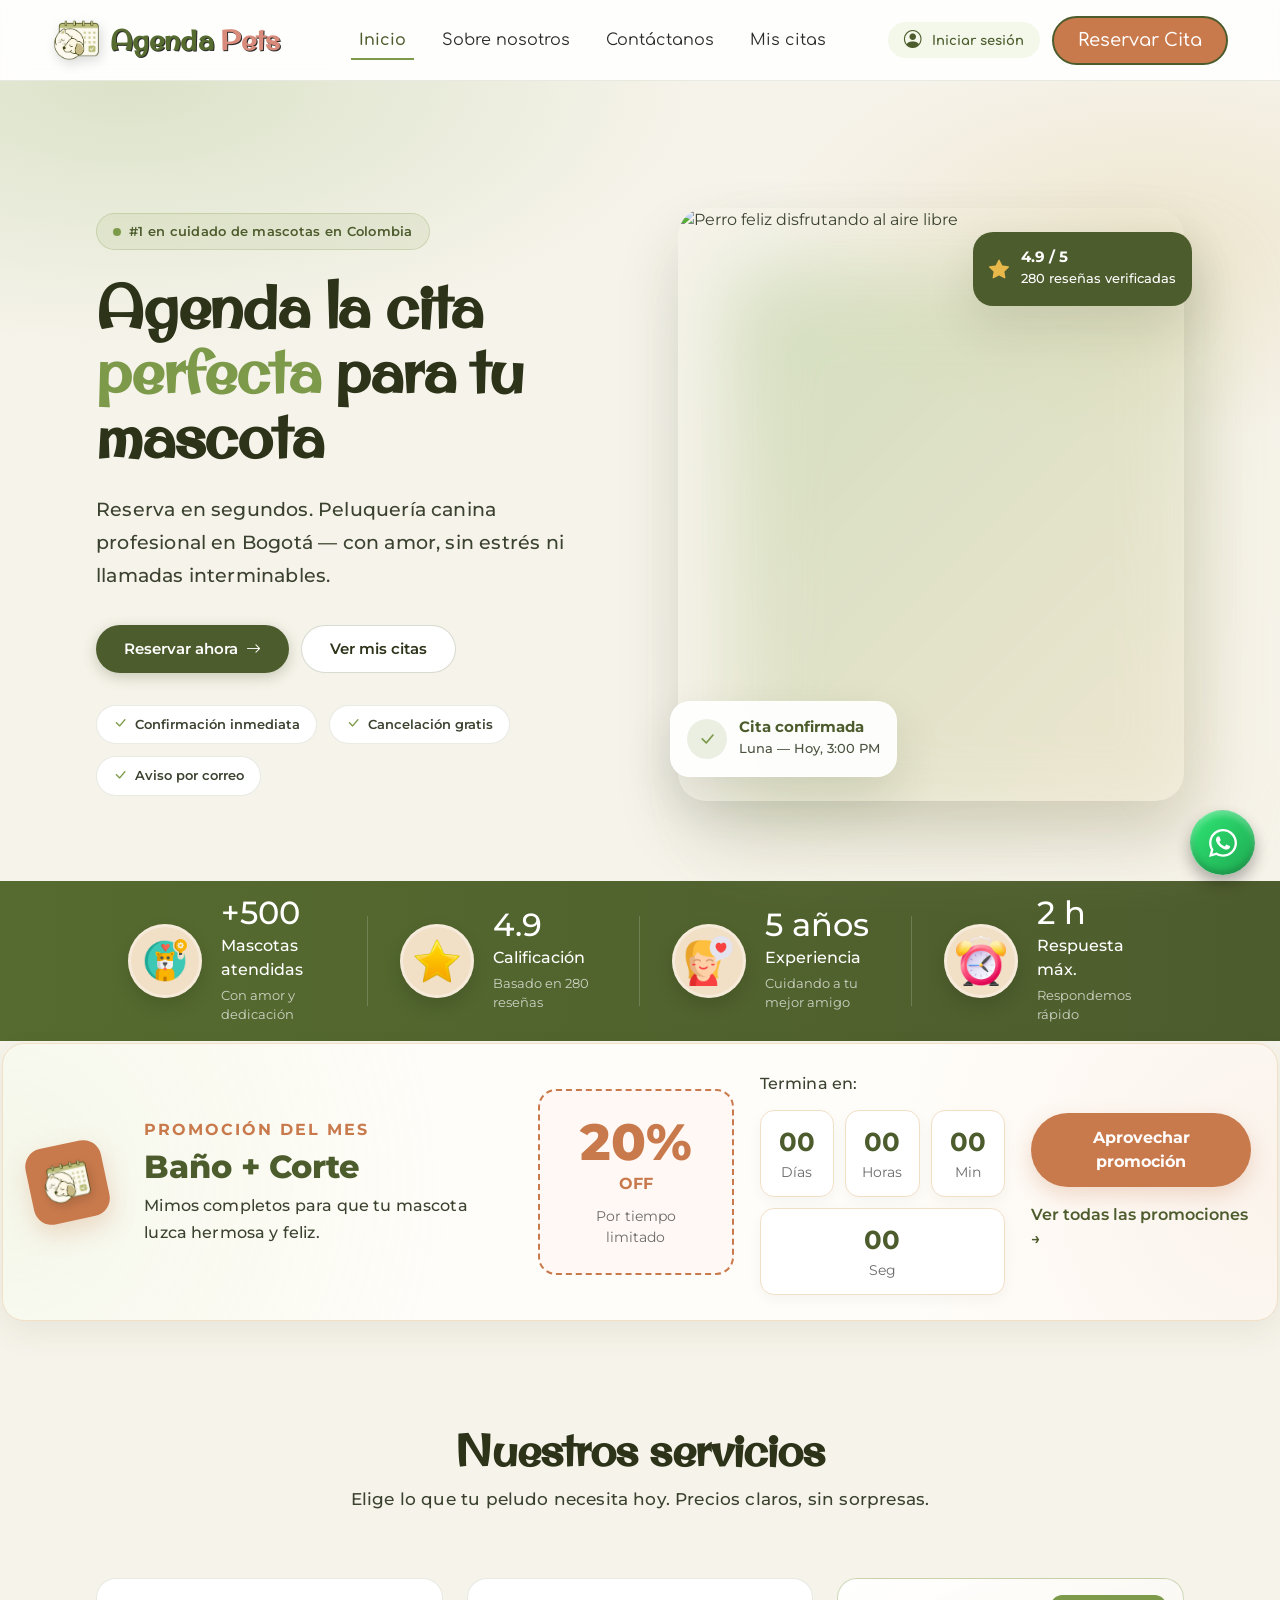
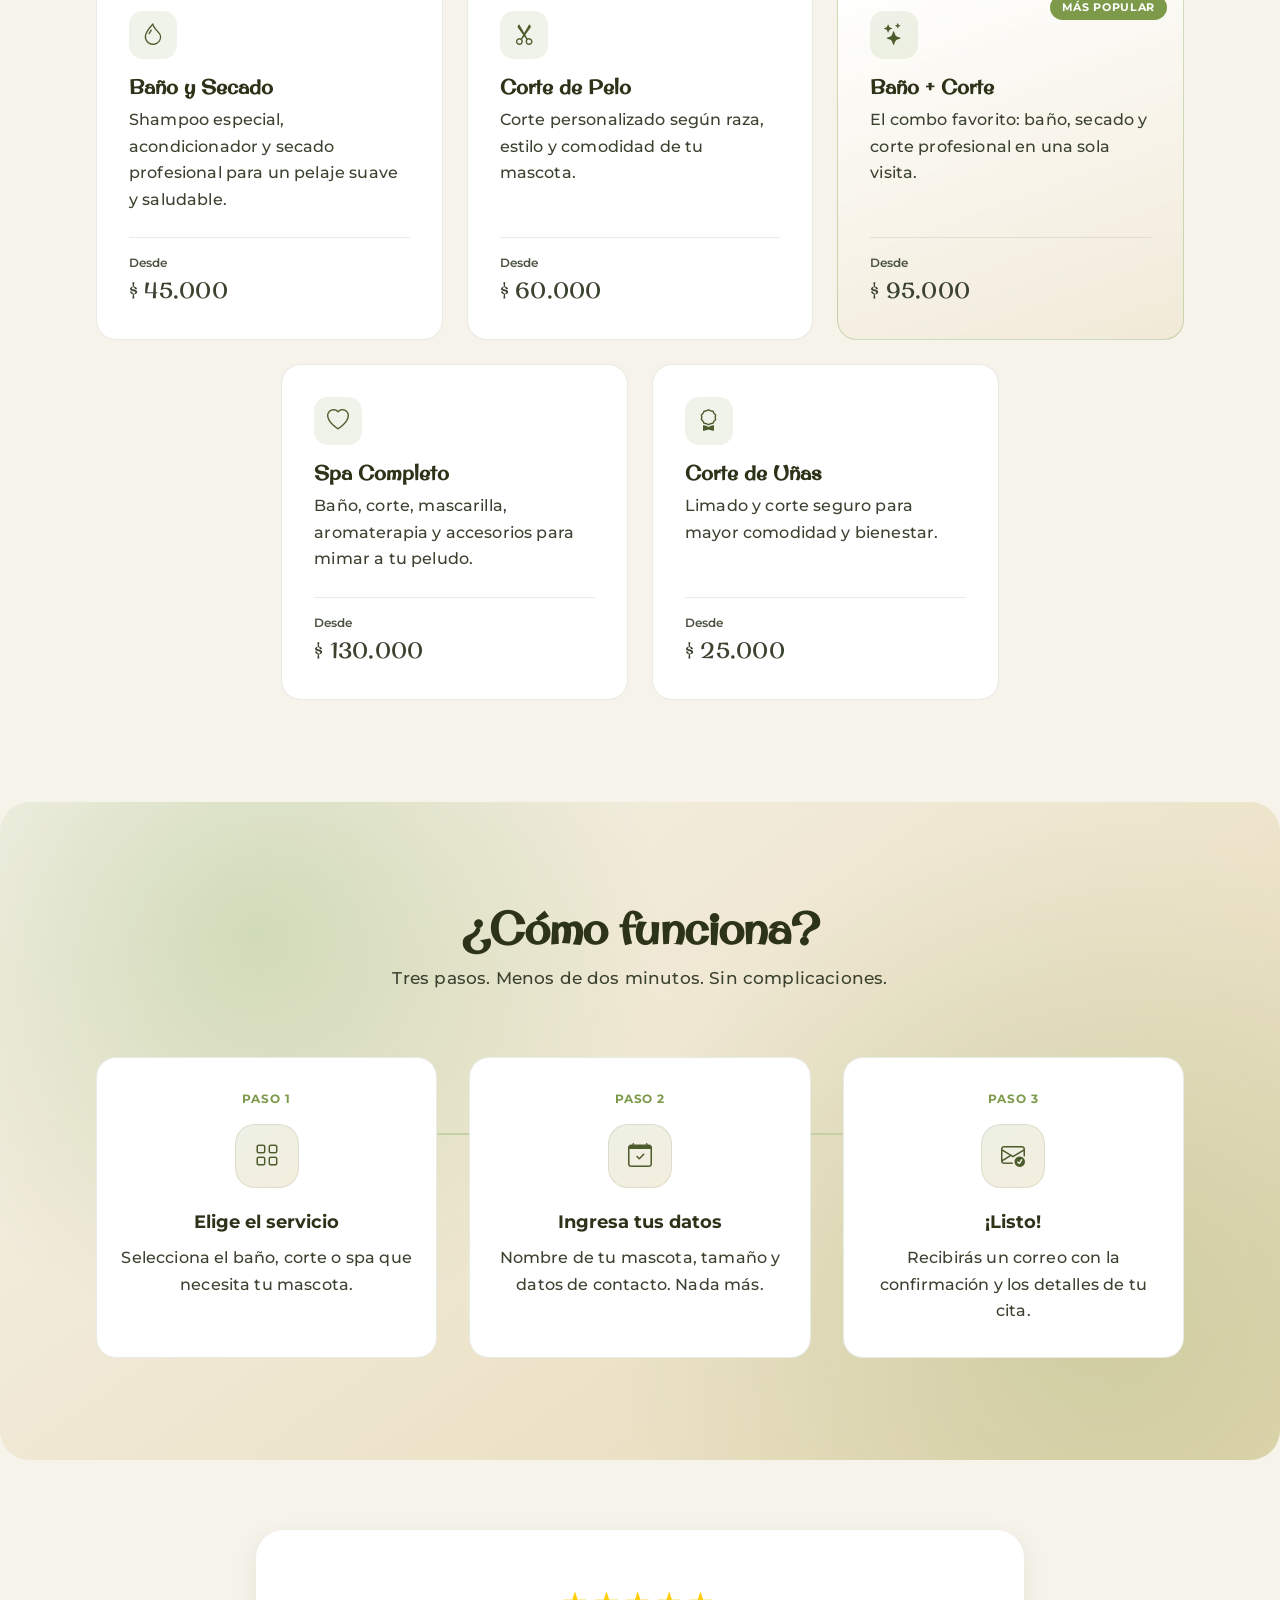
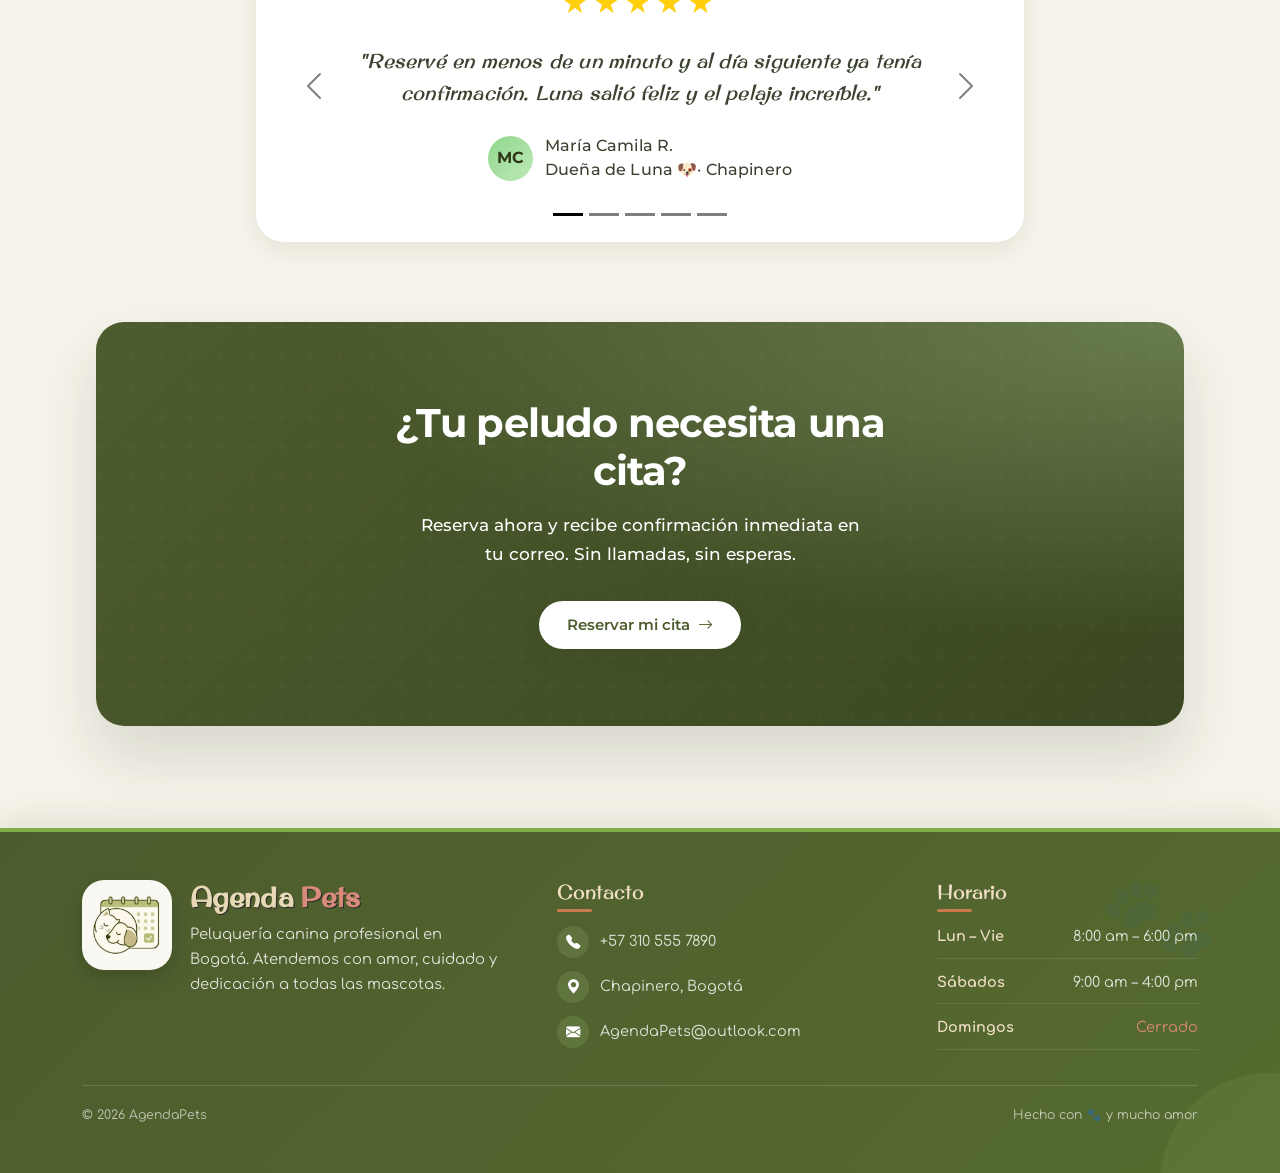
==== apps/client/index.html @ 938d4411 "estandar letras cada vista, boton wsp" ====
<!DOCTYPE html>
<html lang="es">

<head>
    <meta charset="UTF-8">
    <meta name="viewport" content="width=device-width, initial-scale=1.0">
    <meta name="description"
        content="AgendaPets — Reserva citas de peluquería canina en Bogotá en segundos. Confirmación inmediata, cancelación gratis y atención profesional.">
    <title>Inicio | AgendaPets — Reserva citas para tu mascota</title>
   
    <link rel="preconnect" href="https://fonts.gstatic.com" crossorigin>
    <link href="https://fonts.googleapis.com/css2?family=Comfortaa:wght@300..700&family=Montserrat:ital,wght@0,100..900;1,100..900&family=Original+Surfer&display=swap" rel="stylesheet">
    <link href="https://cdn.jsdelivr.net/npm/bootstrap@5.3.8/dist/css/bootstrap.min.css"  rel="stylesheet" integrity="sha384-sRIl4kxILFvY47J16cr9ZwB07vP4J8+LH7qKQnuqkuIAvNWLzeN8tE5YBujZqJLB" crossorigin="anonymous"> 
    <link rel="stylesheet"   href="https://cdn.jsdelivr.net/npm/bootstrap-icons@1.11.3/font/bootstrap-icons.min.css">

    <link rel="stylesheet" href="css/home.css">
    <link rel="stylesheet" href="./css/navbar.css">
    <link rel="stylesheet" href="./css/promo.css">
    <link rel="stylesheet" href="./css/auth.css">
    <link rel="stylesheet" href="styles.css">


</head>

<body class="home-page">

    <!-- TRAE NAVBAR -->
    <div id="navbar-container"></div>


    <main id="contenido-principal">
        <!-- Hero: valor + CTA principal (above the fold) -->
        <section class="home-hero" aria-labelledby="hero-heading">
            <div class="home-hero__bg" aria-hidden="true"></div>
            <div class="home-container">
                <div class="home-hero__grid">
                    <div class="home-reveal">
                        <div class="home-eyebrow">
                            <span class="home-eyebrow__dot" aria-hidden="true"></span>
                            #1 en cuidado de mascotas en Colombia
                        </div>
                        <h1 class="home-display" id="hero-heading">
                            Agenda la cita <em>perfecta</em> para tu mascota
                        </h1>
                        <p class="home-lead">
                            Reserva en segundos. Peluquería canina profesional en Bogotá — con amor, sin estrés ni
                            llamadas interminables.
                        </p>
                        <div class="home-actions" id="reservar">
                            <a href="reservar.html" class="home-btn home-btn--primary">
                                Reservar ahora
                                <i class="bi bi-arrow-right" aria-hidden="true"></i>
                            </a>
                            <a href="#" class="home-btn home-btn--ghost">Ver mis citas</a>
                        </div>
                        <ul class="home-trust" aria-label="Beneficios de reservar">
                            <li><i class="bi bi-check-lg" aria-hidden="true"></i> Confirmación inmediata</li>
                            <li><i class="bi bi-check-lg" aria-hidden="true"></i> Cancelación gratis</li>
                            <li><i class="bi bi-check-lg" aria-hidden="true"></i> Aviso por correo</li>
                        </ul>
                    </div>
                    <div class="home-hero__visual home-reveal">
                        <div class="home-hero__glow" aria-hidden="true"></div>
                        <img src="https://images.unsplash.com/photo-1745130179738-e9a8eafaf989?q=80&w=1160&auto=format&fit=crop"
                            alt="Perro feliz disfrutando al aire libre" class="home-hero__frame" width="580"
                            height="680" fetchpriority="high">
                        <div class="home-float home-float--rating" role="status" aria-label="Calificación 4.9 de 5">
                            <i class="bi bi-star-fill" aria-hidden="true"></i>
                            <div>
                                <strong>4.9 / 5</strong>
                                <span>280 reseñas verificadas</span>
                            </div>
                        </div>
                        <div class="home-float home-float--appointment">
                            <i class="bi bi-check-lg" aria-hidden="true"></i>
                            <div>
                                <strong>Cita confirmada</strong>
                                <span>Luna — Hoy, 3:00 PM</span>
                            </div>
                        </div>
                    </div>
                </div>
            </div>
        </section>



        <!-- Social proof: métricas de confianza -->
        <section class="home-stats">
            <div class="home-container">

                <div class="home-stats__grid">

                    <div class="home-stats__item">
                        <div class="home-stats__icon">
                            <img src="./assets/icons/perro.png" alt="">
                        </div>

                        <div>
                            <p class="home-stats__value">+500</p>
                            <p class="home-stats__label">Mascotas atendidas</p>
                            <span>Con amor y dedicación</span>
                        </div>
                    </div>

                    <div class="home-stats__item">
                        <div class="home-stats__icon">
                            <img src="./assets/icons/star.png" alt="">
                        </div>

                        <div>
                            <p class="home-stats__value">4.9</p>
                            <p class="home-stats__label">Calificación</p>
                            <span>Basado en 280 reseñas</span>
                        </div>
                    </div>

                    <div class="home-stats__item">
                        <div class="home-stats__icon">
                            <img src="./assets/icons/happy.png" alt="">
                        </div>

                        <div>
                            <p class="home-stats__value">5 años</p>
                            <p class="home-stats__label">Experiencia</p>
                            <span>Cuidando a tu mejor amigo</span>
                        </div>
                    </div>

                    <div class="home-stats__item">
                        <div class="home-stats__icon">
                            <img src="./assets/icons/time.png" alt="">
                        </div>

                        <div>
                            <p class="home-stats__value">2 h</p>
                            <p class="home-stats__label">Respuesta máx.</p>
                            <span>Respondemos rápido</span>
                        </div>
                    </div>

                </div>

            </div>
        </section>

        <div id="promo"></div>


        <!-- Servicios: progressive disclosure por tarjeta -->
        <section class="home-services home-section" id="servicios" aria-labelledby="services-heading">
            <div class="home-container">
                <header class="home-section-header home-section-header--center home-reveal">
                    <h2 class="home-display" id="services-heading">Nuestros servicios</h2>
                    <p>Elige lo que tu peludo necesita hoy. Precios claros, sin sorpresas.</p>
                </header>
                <div class="home-services__grid home-services__grid--five">
                    <article class="home-service home-reveal">
                        <div class="home-service__icon" aria-hidden="true"><i class="bi bi-droplet"></i></div>
                        <h3 class="home-service__title">Baño y Secado</h3>
                        <p class="home-service__text">Shampoo especial, acondicionador y secado profesional para un
                            pelaje suave y saludable.</p>
                        <div class="home-service__footer">
                            <div>
                                <span class="home-service__price-label">Desde</span>
                                <p class="home-service__price">$ 45.000</p>
                            </div>
                        </div>
                    </article>
                    <article class="home-service home-reveal">
                        <div class="home-service__icon" aria-hidden="true"><i class="bi bi-scissors"></i></div>
                        <h3 class="home-service__title">Corte de Pelo</h3>
                        <p class="home-service__text">Corte personalizado según raza, estilo y comodidad de tu mascota.
                        </p>
                        <div class="home-service__footer">
                            <div>
                                <span class="home-service__price-label">Desde</span>
                                <p class="home-service__price">$ 60.000</p>
                            </div>
                        </div>
                    </article>
                    <article class="home-service home-service--featured home-reveal">
                        <span class="home-service__badge">Más popular</span>
                        <div class="home-service__icon" aria-hidden="true"><i class="bi bi-stars"></i></div>
                        <h3 class="home-service__title">Baño + Corte</h3>
                        <p class="home-service__text">El combo favorito: baño, secado y corte profesional en una sola
                            visita.</p>
                        <div class="home-service__footer">
                            <div>
                                <span class="home-service__price-label">Desde</span>
                                <p class="home-service__price">$ 95.000</p>
                            </div>
                        </div>
                    </article>
                    <article class="home-service home-reveal">
                        <div class="home-service__icon" aria-hidden="true"><i class="bi bi-heart"></i></div>
                        <h3 class="home-service__title">Spa Completo</h3>
                        <p class="home-service__text">Baño, corte, mascarilla, aromaterapia y accesorios para mimar a tu
                            peludo.</p>
                        <div class="home-service__footer">
                            <div>
                                <span class="home-service__price-label">Desde</span>
                                <p class="home-service__price">$ 130.000</p>
                            </div>
                        </div>
                    </article>
                    <article class="home-service home-reveal">
                        <div class="home-service__icon" aria-hidden="true"><i class="bi bi-award"></i></div>
                        <h3 class="home-service__title">Corte de Uñas</h3>
                        <p class="home-service__text">Limado y corte seguro para mayor comodidad y bienestar.</p>
                        <div class="home-service__footer">
                            <div>
                                <span class="home-service__price-label">Desde</span>
                                <p class="home-service__price">$ 25.000</p>
                            </div>
                        </div>
                    </article>
                </div>
            </div>
        </section>

        <!-- Proceso: reducir fricción cognitiva (3 pasos) -->
        <section class="home-process home-section" id="como-funciona" aria-labelledby="process-heading">
            <div class="home-container">
                <header class="home-section-header home-section-header--center home-reveal">
                    <h2 class="home-display" id="process-heading">¿Cómo funciona?</h2>
                    <p>Tres pasos. Menos de dos minutos. Sin complicaciones.</p>
                </header>
                <div class="home-process__grid">
                    <article class="home-step home-reveal">
                        <span class="home-step__eyebrow">Paso 1</span>
                        <div class="home-step__icon-wrap" aria-hidden="true">
                            <i class="bi bi-grid"></i>
                        </div>
                        <h3 class="home-step__title">Elige el servicio</h3>
                        <p class="home-step__text">Selecciona el baño, corte o spa que necesita tu mascota.</p>
                    </article>
                    <article class="home-step home-reveal">
                        <span class="home-step__eyebrow">Paso 2</span>
                        <div class="home-step__icon-wrap" aria-hidden="true">
                            <i class="bi bi-calendar-check"></i>
                        </div>
                        <h3 class="home-step__title">Ingresa tus datos</h3>
                        <p class="home-step__text">Nombre de tu mascota, tamaño y datos de contacto. Nada más.</p>
                    </article>
                    <article class="home-step home-reveal">
                        <span class="home-step__eyebrow">Paso 3</span>
                        <div class="home-step__icon-wrap" aria-hidden="true">
                            <i class="bi bi-envelope-check"></i>
                        </div>
                        <h3 class="home-step__title">¡Listo!</h3>
                        <p class="home-step__text">Recibirás un correo con la confirmación y los detalles de tu cita.
                        </p>
                    </article>
                </div>
            </div>
        </section>

        <!-- Testimonial: prueba social, PENDIENTE VOLVERLO CARRUSEL O INCORPORAR ANIMACIÓN -->


        <div id="carouselExampleDark" class="carousel carousel-dark slide">
            <div class="carousel-indicators">
                <button type="button" data-bs-target="#carouselExampleDark" data-bs-slide-to="0" class="active"
                    aria-current="true" aria-label="Slide 1"></button>
                <button type="button" data-bs-target="#carouselExampleDark" data-bs-slide-to="1"
                    aria-label="Slide 2"></button>
                <button type="button" data-bs-target="#carouselExampleDark" data-bs-slide-to="2"
                    aria-label="Slide 3"></button>
                <button type="button" data-bs-target="#carouselExampleDark" data-bs-slide-to="3"
                    aria-label="Slide 4"></button>
                <button type="button" data-bs-target="#carouselExampleDark" data-bs-slide-to="4"
                    aria-label="Slide 5"></button>
            </div>
            <div class="carousel-inner">
                <div class="carousel-item active" data-bs-interval="10000">
                    <div class="home-proof__stars" aria-hidden="true">★★★★★</div>
                    <p class="home-proof__quote">
                        "Reservé en menos de un minuto y al día siguiente ya tenía confirmación. Luna salió feliz y
                        el pelaje increíble."
                    </p>
                    <footer class="home-proof__author">
                        <div class="home-proof__avatar" aria-hidden="true">MC</div>
                        <div>
                            <p class="home-proof__name">María Camila R.</p>
                            <p class="home-proof__meta">Dueña de Luna 🐶· Chapinero</p>
                        </div>
                    </footer>
                </div>
                <div class="carousel-item" data-bs-interval="2000">
                    <div class="home-proof__stars" aria-hidden="true">★★★★★</div>
                    <p class="home-proof__quote">
                        "Reservar en Agenda Pets fue muy facil y atendieron excelente a mi gatito Romeo."
                    </p>
                    <footer class="home-proof__author">
                        <div class="home-proof__avatar" aria-hidden="true">ET</div>
                        <div>
                            <p class="home-proof__name">Estefany Trujillo</p>
                            <p class="home-proof__meta">Dueña de Romeo 😺· Fontibrons</p>
                        </div>
                    </footer>
                </div>
                <div class="carousel-item">
                    <div class="home-proof__stars" aria-hidden="true">★★★★★</div>
                    <p class="home-proof__quote">
                        “Me encantó el servicio. Todo fue rápido,sencillo y mi perrito quedó hermoso.”
                    </p>
                    <footer class="home-proof__author">
                        <div class="home-proof__avatar" aria-hidden="true">JL</div>
                        <div>
                            <p class="home-proof__name">Juan López</p>
                            <p class="home-proof__meta">Dueño de Max 🐶· Teusaquillo</p>
                        </div>
                    </footer>
                </div>
                <div class="carousel-item">
                    <div class="home-proof__stars" aria-hidden="true">★★★★★</div>
                    <p class="home-proof__quote">
                        "Antes me demoraba mucho buscando dónde llevar a Toby. Ahora puedo reservar su cita rápidamente
                        y recibir la confirmación sin complicaciones."
                    </p>
                    <footer class="home-proof__author">
                        <div class="home-proof__avatar" aria-hidden="true">AC</div>
                        <div>
                            <p class="home-proof__name">Andrés Cepeda</p>
                            <p class="home-proof__meta">Dueño de Toby 🐶 · La Candelaria</p>
                        </div>
                    </footer>
                </div>
                <div class="carousel-item">
                    <div class="home-proof__stars" aria-hidden="true">★★★★★</div>
                    <p class="home-proof__quote">
                        "La atención fue excelente y trataron a mi gatita con muchísimo cuidado. Me gustó poder
                        encontrar todo en un solo lugar."
                    <footer class="home-proof__author">
                        <div class="home-proof__avatar" aria-hidden="true">AM</div>
                        <div>
                            <p class="home-proof__name">Alejandra Manjarres</p>
                            <p class="home-proof__meta">Dueña de Nala 🐱 · Chapinero</p>
                        </div>
                    </footer>
                </div>
            </div>

            <button class="carousel-control-prev" type="button" data-bs-target="#carouselExampleDark"
                data-bs-slide="prev">
                <span class="carousel-control-prev-icon" aria-hidden="true"></span>
                <span class="visually-hidden">Previous</span>
            </button>
            <button class="carousel-control-next" type="button" data-bs-target="#carouselExampleDark"
                data-bs-slide="next">
                <span class="carousel-control-next-icon" aria-hidden="true"></span>
                <span class="visually-hidden">Next</span>
            </button>
        </div>

        <!-- Testimonial: prueba social, PENDIENTE VOLVERLO CARRUSEL O INCORPORAR ANIMACIÓN -->


        <!-- CTA final: peak-end rule -->
        <section class="home-cta" aria-labelledby="cta-heading">
            <div class="home-container">
                <div class="home-cta__panel home-reveal">
                    <div class="home-cta__content">
                        <h2 class="home-cta__title" id="cta-heading">¿Tu peludo necesita una cita?</h2>
                        <p class="home-cta__text">Reserva ahora y recibe confirmación inmediata en tu correo. Sin
                            llamadas, sin esperas.</p>
                        <a href="reservar.html" class="home-btn home-btn--inverse">
                            Reservar mi cita
                            <i class="bi bi-arrow-right" aria-hidden="true"></i>
                        </a>
                    </div>
                </div>
            </div>
        </section>


  <a href="https://wa.me" class="whatsapp-3d" target="_blank" rel="noopener noreferrer">
  <!-- Icono de WhatsApp en SVG -->
  <svg viewBox="0 0 448 512" width="32" height="32">
    <path fill="currentColor" d="M380.9 97.1C339 55.1 283.2 32 223.9 32c-122.4 0-222 99.6-222 222 0 39.1 10.2 77.3 29.6 111L0 480l117.7-30.9c32.4 17.7 68.9 27 106.1 27h.1c122.3 0 224.1-99.6 224.1-222 0-59.3-25.2-115-67.1-157zm-157 341.6c-33.2 0-65.7-8.9-94-25.7l-6.7-4-69.8 18.3L72 359.2l-4.4-7c-18.5-29.4-28.2-63.3-28.2-98.2 0-101.7 82.8-184.5 184.6-184.5 49.3 0 95.6 19.2 130.4 54.1 34.8 34.9 56.2 81.2 56.1 130.5 0 101.8-84.9 184.6-186.6 184.6zm101.2-138.2c-5.5-2.8-32.8-16.2-37.9-18-5.1-1.9-8.8-2.8-12.5 2.8-3.7 5.6-14.3 18-17.6 21.8-3.2 3.7-6.5 4.2-12 1.4-32.6-16.3-54-29.1-75.5-66-5.7-9.8 5.7-9.1 16.3-30.3 1.8-3.7.9-6.9-.5-9.7-1.4-2.8-12.5-30.1-17.1-41.2-4.5-10.8-9.1-9.3-12.5-9.5-3.2-.2-6.9-.2-10.6-.2-3.7 0-9.7 1.4-14.8 6.9-5.1 5.6-19.4 19-19.4 46.3 0 27.3 19.9 53.7 22.6 57.4 2.8 3.7 39.1 59.7 94.8 83.8 35.2 15.2 49 16.5 66.6 13.9 10.7-1.6 32.8-13.4 37.4-26.4 4.6-13 4.6-24.1 3.2-26.4-1.3-2.5-5-3.9-10.5-6.6z"/>
  </svg>
</a>

    </main>


    <!-- INCLUYE EL FOOTER -->
    <div id="footer-container"></div>

    <script src="https://cdn.jsdelivr.net/npm/bootstrap@5.3.8/dist/js/bootstrap.bundle.min.js"  integrity="sha384-FKyoEForCGlyvwx9Hj09JcYn3nv7wiPVlz7YYwJrWVcXK/BmnVDxM+D2scQbITxI"  crossorigin="anonymous"></script>
    <script src="https://cdn.jsdelivr.net/npm/sweetalert2@11"></script>
    <script src="js/home.js"></script>
    <script src="./js/auth.js"></script>
    <script src="./js/promo.js" defer></script>
    <script src="./js/nav-footer.js" defer></script>
</body>

</html>
---- apps/client/css/home.css ----
/**
 * AgendaPets — Home Design System
 * Tokens + componentes exclusivos de la landing
 */

:root {
  /* Color */
  --color-bg: #F6F3EA;
  --color-bg-elevated: #FFFFFF;
  --color-bg-muted: #EDE8DC;
  --color-primary: #4D5C2D;
  --color-primary-hover: #3E4A24;
  --color-accent: #7C9A4A;
  --color-accent-soft: #A8C48A;
  --color-accent-muted: #E7D9B5;
  --color-text: #2C3319;
  --color-text-body: #3B4330;
  --color-text-secondary: #4A5340;
  --color-text-muted: #5D6652;
  --color-border: rgba(77, 92, 45, 0.12);
  --color-border-strong: rgba(77, 92, 45, 0.22);
  --color-star: #E8B84A;
  


  --ap-crema: #FAF8F2;
  --ap-cards: #FFFDF9;
  --ap-verdeOscuro: #4D5C2D;
  --ap-acento: #C97A4C;
  --texto: #6B6B6B;

  --ap-verdeOscuroNuevo: #556B2F;
  --ap-verdeMedioNuevo: #7C9A4A;
  --ap-verdeClaroNuevo: #BFD99A;
  --ap-beigeNuevo: #F1DFC6;
  --ap-doradosuave: #D2A441;
  --ap-coral: #D98B7B;
  --ap-blanco:#ffffff;
  --ap-negro:#2b2b2b;

  /* Anteriores */
  --ap-cream: #F6F3EA;
  --ap-dark-green: #4D5C2D;
  --ap-medium-green: #7C9A4A;
  --ap-light-green: #A8C48A;
  --ap-tan: #E7D9B5;

  /* Typography */
  --font-display: "Original Surfer", "Comfortaa", serif;
  --font-body: "Montserrat", system-ui, sans-serif;

  /* Spacing */
  --space-1: 0.25rem;
  --space-2: 0.5rem;
  --space-3: 0.75rem;
  --space-4: 1rem;
  --space-5: 1.5rem;
  --space-6: 2rem;
  --space-8: 3rem;
  --space-10: 4rem;
  --space-12: 5rem;
  --space-16: 7rem;

  /* Radius */
  --radius-sm: 0.5rem;
  --radius-md: 0.875rem;
  --radius-lg: 1.25rem;
  --radius-xl: 1.75rem;
  --radius-full: 9999px;

  /* Shadow */
  --shadow-sm: 0 1px 2px rgba(44, 51, 25, 0.06);
  --shadow-md: 0 8px 24px rgba(44, 51, 25, 0.08);
  --shadow-lg: 0 20px 48px rgba(44, 51, 25, 0.12);
  --shadow-xl: 0 32px 64px rgba(44, 51, 25, 0.14);

  /* Motion */
  --motion-fast: 150ms cubic-bezier(0.4, 0, 0.2, 1);
  --motion-base: 280ms cubic-bezier(0.4, 0, 0.2, 1);
  --motion-slow: 480ms cubic-bezier(0.22, 1, 0.36, 1);

  /* Layout */
  --container-max: 72rem;
  --nav-height: 5rem;
}

/* ── Page shell ── */
.home-page {
  background-color: var(--color-bg);
  color: var(--color-text-body);
  font-family: var(--font-body);
  -webkit-font-smoothing: antialiased;
  text-rendering: optimizeLegibility;
}

/* Párrafos en main: color sólido WCAG AA (excepto bloques oscuros) */
.home-page main p {
  color: var(--color-text-body);
  font-weight: 500;
  letter-spacing: 0.01em;
}

.home-page main .home-stats p,
.home-page main .home-cta__panel p {
  color: #ffffff;
  font-family: var(--font-body);
  letter-spacing: normal;
}

.home-page main {
  overflow-x: clip;
}

.home-container {
  margin-inline: auto;
  max-width: var(--container-max);
  padding-inline: clamp(var(--space-4), 4vw, var(--space-6));
}

.home-section {
  padding-block: clamp(var(--space-10), 8vw, var(--space-16));
}

.home-section--tight {
  padding-block: clamp(var(--space-8), 6vw, var(--space-10));
}

/* ── Eyebrow & headings ── */
.home-eyebrow {
  align-items: center;
  background: rgba(124, 154, 74, 0.1);
  border: 1px solid rgba(124, 154, 74, 0.25);
  border-radius: var(--radius-full);
  color: var(--color-primary);
  display: inline-flex;
  font-size: 0.8125rem;
  font-weight: 600;
  gap: var(--space-2);
  letter-spacing: 0.02em;
  margin-bottom: var(--space-5);
  padding: var(--space-2) var(--space-4);
}

.home-eyebrow__dot {
  animation: home-pulse 2s ease-in-out infinite;
  background: var(--color-accent);
  border-radius: 50%;
  flex-shrink: 0;
  height: 0.5rem;
  width: 0.5rem;
}

@keyframes home-pulse {

  0%,
  100% {
    opacity: 1;
    transform: scale(1);
  }

  50% {
    opacity: 0.6;
    transform: scale(0.85);
  }
}

.home-display {
  color: var(--color-text);
  font-family: var(--font-display);
  font-size: clamp(2.25rem, 5vw, 3.75rem);
  font-weight: 600;
  letter-spacing: -0.02em;
  line-height: 1.08;
  margin-bottom: var(--space-5);
}

.home-display em {
  color: var(--color-accent);
  font-style: normal;
}

.home-lead {
  color: var(--color-text-body);
  font-size: clamp(1.0625rem, 2vw, 1.1875rem);
  font-weight: 500;
  line-height: 1.75;
  margin-bottom: var(--space-6);
  max-width: 34rem;
}

.home-section-header {
  margin-bottom: clamp(var(--space-8), 6vw, var(--space-10));
  max-width: 40rem;
  text-align: center;
}

.home-section-header--center {
  margin-inline: auto;
}

.home-section-header .home-display {
  font-size: clamp(1.75rem, 3.5vw, 2.75rem);
  margin-bottom: var(--space-3);
}

.home-section-header p {
  color: var(--color-text-body);
  font-size: 1.0625rem;
  font-weight: 500;
  line-height: 1.7;
  margin-bottom: 0;
}

/* ── Buttons ── */
.home-actions {
  align-items: center;
  display: flex;
  flex-wrap: wrap;
  gap: var(--space-3);
  margin-bottom: var(--space-6);
}

.home-btn {
  align-items: center;
  border: none;
  border-radius: var(--radius-full);
  cursor: pointer;
  display: inline-flex;
  font-family: var(--font-body);
  font-size: 0.9375rem;
  font-weight: 600;
  gap: var(--space-2);
  justify-content: center;
  line-height: 1;
  min-height: 3rem;
  padding: 0.875rem 1.75rem;
  text-decoration: none;
  transition:
    background-color var(--motion-base),
    border-color var(--motion-base),
    box-shadow var(--motion-base),
    transform var(--motion-fast),
    color var(--motion-base);
}

.home-btn:focus-visible {
  outline: 2px solid var(--color-accent);
  outline-offset: 3px;
}

.home-btn--primary {
  background: var(--color-primary);
  box-shadow: 0 4px 14px rgba(77, 92, 45, 0.28);
  color: #fff;
}

.home-btn--primary:hover {
  background: var(--color-primary-hover);
  box-shadow: 0 8px 24px rgba(77, 92, 45, 0.32);
  color: #fff;
  transform: translateY(-1px);
}

.home-btn--ghost {
  background: var(--color-bg-elevated);
  border: 1px solid var(--color-border-strong);
  color: var(--color-text);
}

.home-btn--ghost:hover {
  background: var(--color-bg-muted);
  border-color: var(--color-primary);
  color: var(--color-primary);
}

.home-btn--inverse {
  background: #fff;
  box-shadow: var(--shadow-md);
  color: var(--color-primary);
}

.home-btn--inverse:hover {
  background: var(--color-accent-muted);
  color: var(--color-primary);
  transform: translateY(-1px);
}

.home-btn--sm {
  font-size: 0.875rem;
  min-height: 2.625rem;
  padding: 0.625rem 1.25rem;
}

.home-btn--block {
  width: 100%;
}

/* ── Trust chips ── */
.home-trust {
  display: flex;
  flex-wrap: wrap;
  gap: var(--space-3);
  list-style: none;
  margin: 0;
  padding: 0;
}

.home-trust li {
  align-items: center;
  background: var(--color-bg-elevated);
  border: 1px solid var(--color-border);
  border-radius: var(--radius-full);
  color: var(--color-text-body);
  display: inline-flex;
  font-size: 0.8125rem;
  font-weight: 600;
  gap: var(--space-2);
  padding: var(--space-2) var(--space-4);
}

.home-trust i {
  color: var(--color-accent);
  font-size: 0.9rem;
}

/* ── Hero ── */
.home-hero {
  isolation: isolate;
  padding-block: calc(var(--nav-height) + var(--space-8)) clamp(var(--space-10), 8vw, var(--space-12));
  position: relative;
}

.home-hero__bg {
  background:
    radial-gradient(ellipse 80% 60% at 10% 0%, rgba(168, 196, 138, 0.35), transparent 55%),
    radial-gradient(ellipse 60% 50% at 90% 20%, rgba(231, 217, 181, 0.5), transparent 50%),
    var(--color-bg);
  inset: 0;
  position: absolute;
  z-index: -1;

}

.home-hero__grid {
  align-items: center;
  display: grid;
  gap: clamp(var(--space-8), 6vw, var(--space-12));
  grid-template-columns: 1fr;
}

@media (min-width: 992px) {
  .home-hero__grid {
    grid-template-columns: 1fr 1fr;
  }
}

.home-hero__visual {
  position: relative;
}

.home-hero__frame {
  border-radius: var(--radius-xl);
  box-shadow: var(--shadow-xl);
  display: block;
  height: auto;
  object-fit: cover;
  width: 100%;
}

.home-hero__glow {
  background: linear-gradient(135deg, var(--color-accent-soft), var(--color-accent-muted));
  border-radius: var(--radius-xl);
  filter: blur(40px);
  inset: 10% -5% -5% 10%;
  opacity: 0.45;
  position: absolute;
  z-index: -1;
}

.home-float {
  backdrop-filter: blur(12px);
  background: rgba(255, 255, 255, 0.92);
  border: 1px solid rgba(255, 255, 255, 0.8);
  border-radius: var(--radius-lg);
  box-shadow: var(--shadow-lg);
  display: flex;
  gap: var(--space-3);
  padding: var(--space-4);
  position: absolute;
}

.home-float strong {
  color: var(--color-primary);
  display: block;
  font-size: 0.9375rem;
  font-weight: 700;
  line-height: 1.2;
}

.home-float span {
  color: var(--color-text-secondary);
  font-size: 0.8125rem;
  font-weight: 500;
}

.home-float--rating {
  align-items: center;
  background: var(--color-primary);
  border: none;
  color: #fff;
  right: -0.5rem;
  top: var(--space-5);
}

.home-float--rating i {
  color: var(--color-star);
  font-size: 1.25rem;
}

.home-float--rating strong,
.home-float--rating span {
  color: #fff;
}

.home-float--appointment {
  align-items: center;
  bottom: var(--space-5);
  left: -0.5rem;
}

.home-float--appointment i {
  align-items: center;
  background: rgba(124, 154, 74, 0.15);
  border-radius: 50%;
  color: var(--color-accent);
  display: flex;
  font-size: 1.125rem;
  height: 2.5rem;
  justify-content: center;
  width: 2.5rem;
}

/* FRANJA VERDE */
.home-stats{
background:linear-gradient(90deg,var(--ap-verdeOscuroNuevo),var(--ap-verdeOscuro));
padding:1rem 0;
overflow:hidden;
}

.home-stats__grid{
display:grid;
grid-template-columns:repeat(4,1fr);
}

.home-stats__item{
display:flex;
align-items:center;
gap:1.2rem;
padding:0 2rem;
position:relative;
}

.home-stats__item:not(:last-child)::after{
content:"";
position:absolute;
right:0;
top:50%;
transform:translateY(-50%);
width:1px;
height:70%;
background:rgba(255,255,255,.18);
}

.home-stats__icon{
width:74px;
height:74px;
background:var(--ap-beigeNuevo);
border-radius:50%;
display:flex;
justify-content:center;
align-items:center;
flex-shrink:0;
box-shadow:
0 8px 18px rgba(0,0,0,.12),
inset 0 0 0 3px rgba(255,255,255,.35);
transition:.35s;
}

.home-stats__icon:hover{
transform:translateY(-6px);
}

.home-stats__icon img{
width:50px;
height:50px;
object-fit:contain;
}

.home-stats__value{
font-size:2rem;
font-weight:700;
color:white;
line-height:1;
margin-bottom:.35rem;
}

.home-stats__label{
font-size:1rem;
font-weight:600;
color:white;
margin-bottom:.2rem;
}

.home-stats__item span{
display:block;
font-size:.82rem;
color:rgba(255,255,255,.72);
}

@media(max-width:992px){

.home-stats__grid{
grid-template-columns:repeat(2,1fr);
row-gap:2rem;
}

.home-stats__item:nth-child(2)::after{
display:none;
}

}

@media(max-width:640px){

.home-stats{
padding:2.5rem 0;
}

.home-stats__grid{
grid-template-columns:1fr;
gap:2rem;
}

.home-stats__item{
justify-content:center;
text-align:left;
}

.home-stats__item::after{
display:none;
}

.home-stats__icon{
width:68px;
height:68px;
}

.home-stats__value{
font-size:1.8rem;
}

}
/* ── Service cards ── */
.home-services {
  background: var(--color-bg);
}

.home-services__grid {
  display: grid;
  gap: var(--space-5);
  grid-template-columns: 1fr;
}

@media (min-width: 768px) {
  .home-services__grid {
    grid-template-columns: repeat(2, 1fr);
  }
}

@media (min-width: 1200px) {
  .home-services__grid--five {
    grid-template-columns: repeat(6, 1fr);
  }

  .home-services__grid--five .home-service {
    grid-column: span 2;
  }

  .home-services__grid--five .home-service:nth-child(4) {
    grid-column: 2 / span 2;
  }

  .home-services__grid--five .home-service:nth-child(5) {
    grid-column: 4 / span 2;
  }
}

@media (min-width: 1200px) {
  .home-services__grid:not(.home-services__grid--five) {
    grid-template-columns: repeat(3, 1fr);
  }
}

.home-service {
  background: var(--color-bg-elevated);
  border: 1px solid var(--color-border);
  border-radius: var(--radius-lg);
  display: flex;
  flex-direction: column;
  padding: var(--space-6);
  position: relative;
  transition:
    border-color var(--motion-base),
    box-shadow var(--motion-base),
    transform var(--motion-base);
}

.home-service:hover {
  border-color: var(--color-border-strong);
  box-shadow: var(--shadow-md);
  transform: translateY(-4px);
}

.home-service--featured {
  background: linear-gradient(160deg, #fff 0%, rgba(231, 217, 181, 0.35) 100%);
  border-color: rgba(124, 154, 74, 0.35);
}

.home-service__badge {
  background: var(--color-accent);
  border-radius: var(--radius-full);
  color: #fff;
  font-size: 0.6875rem;
  font-weight: 700;
  letter-spacing: 0.06em;
  padding: var(--space-1) var(--space-3);
  position: absolute;
  right: var(--space-4);
  text-transform: uppercase;
  top: var(--space-4);
}

.home-service__icon {
  align-items: center;
  background: rgba(124, 154, 74, 0.12);
  border-radius: var(--radius-md);
  color: var(--color-primary);
  display: flex;
  font-size: 1.375rem;
  height: 3rem;
  justify-content: center;
  margin-bottom: var(--space-4);
  width: 3rem;
}

.home-service__title {
  color: var(--color-text);
  font-family: var(--font-display);
  font-size: 1.25rem;
  font-weight: 600;
  margin-bottom: var(--space-2);
}

.home-service__text {
  color: var(--color-text-body);
  flex-grow: 1;
  font-size: 0.975rem;
  font-weight: 500;
  line-height: 1.7;
  margin-bottom: var(--space-5);
}

.home-service__footer {
  align-items: flex-end;
  border-top: 1px solid var(--color-border);
  display: flex;
  justify-content: space-between;
  padding-top: var(--space-4);
}

.home-service__price-label {
  color: var(--color-text-secondary);
  display: block;
  font-size: 0.75rem;
  font-weight: 600;
  margin-bottom: 0.125rem;
}

.home-service__price {
  color: var(--color-text);
  font-family: var(--font-display);
  font-size: 1.375rem;
  font-weight: 600;
  margin: 0;
}



/* ── Process ── */
.home-process {

  border-radius: 30px;
  color: #4D5C2D;

  background:
    radial-gradient(circle at 20% 20%,
      rgba(168, 196, 138, 0.45),
      transparent 35%),
    radial-gradient(circle at 85% 75%,
      rgba(124, 154, 74, 0.25),
      transparent 40%),
    linear-gradient(145deg,
      #F6F3EA,
      #E7D9B5);

}

.home-process__grid {
  display: grid;
  gap: var(--space-5);
  grid-template-columns: 1fr;
  position: relative;
}

@media (min-width: 992px) {
  .home-process__grid {
    gap: var(--space-6);
    grid-template-columns: repeat(3, 1fr);
  }

  .home-process__grid::before {
    background: linear-gradient(90deg, transparent, var(--color-accent-soft), transparent);
    content: "";
    height: 2px;
    left: 12%;
    position: absolute;
    right: 12%;
    top: 4.75rem;
    z-index: 0;
  }
}

.home-step {
  background: var(--color-bg-elevated);
  border: 1px solid var(--color-border);
  border-radius: var(--radius-lg);
  padding: var(--space-6) var(--space-5);
  position: relative;
  text-align: center;
  z-index: 1;
}

.home-step__eyebrow {
  color: var(--color-accent);
  display: block;
  font-family: var(--font-body);
  font-size: 0.75rem;
  font-weight: 700;
  letter-spacing: 0.08em;
  margin-bottom: var(--space-4);
  text-transform: uppercase;
}

.home-step__icon-wrap {
  align-items: center;
  background: linear-gradient(145deg, rgba(124, 154, 74, 0.14), rgba(231, 217, 181, 0.45));
  border: 1px solid var(--color-border);
  border-radius: var(--radius-lg);
  color: var(--color-primary);
  display: inline-flex;
  font-size: 1.5rem;
  height: 4rem;
  justify-content: center;
  margin: 0 auto var(--space-5);
  width: 4rem;
}

.home-step__title {
  color: var(--color-text);
  font-family: var(--font-body);
  font-size: 1.125rem;
  font-weight: 700;
  margin-bottom: var(--space-3);
}

.home-step__text {
  color: var(--color-text-body);
  font-size: 0.975rem;
  font-weight: 500;
  line-height: 1.7;
  margin: 0;
}

/* ── Social proof TESTIMONIOS ── */
#carouselExampleDark {
  max-width: 48rem;
  margin: 70px auto 80px;
  background: var(--color-bg-elevated);
  border-radius: var(--radius-xl);
  box-shadow: var(--shadow-md);
  overflow: hidden;
}

#carouselExampleDark .carousel-item {
  min-height: 280px;
  padding: 50px 80px 60px;
  text-align: center;
}

/* Animación */
#carouselExampleDark:hover {
  transform: translateY(-6px);
  box-shadow: 0 18px 40px rgba(0, 0, 0, 0.12);
}

.home-proof__stars {
  color: #FFCF0D;
  font-size: 30px;
  letter-spacing: .15em;
  margin-bottom: 20px;
}


.home-proof__quote {
  color: var(--color-text-body);
  font-family: var(--font-display);
  font-size: 1.25rem;
  font-style: italic;
  line-height: 1.6;
  max-width: 38rem;
  margin: 0 auto 25px;
}

.home-proof__author {
  display: flex;
  align-items: center;
  justify-content: center;
  gap: 12px;
}

.home-proof__avatar {
  display: flex;
  align-items: center;
  justify-content: center;
  width: 45px;
  height: 45px;
  border-radius: 50%;
  background: linear-gradient(135deg, #4fc049a3, #9cdd92a5);
  color: #2e3819;
  font-weight: bold;
}

.home-proof__name,
.home-proof__meta {
  margin: 0;
  text-align: left;
}


/* ── CTA ── */
.home-cta {
  background: var(--color-bg);
  padding-bottom: clamp(var(--space-10), 8vw, var(--space-16));
}

.home-cta__panel {
  background:
    radial-gradient(ellipse at top right, rgba(168, 196, 138, 0.4), transparent 55%),
    linear-gradient(135deg, var(--color-primary) 0%, #3a4722 100%);
  border-radius: var(--radius-xl);
  box-shadow: var(--shadow-xl);
  overflow: hidden;
  padding: clamp(var(--space-8), 6vw, var(--space-12));
  position: relative;
  text-align: center;
}

.home-cta__panel::before {
  background: url("data:image/svg+xml,%3Csvg width='60' height='60' viewBox='0 0 60 60' xmlns='http://www.w3.org/2000/svg'%3E%3Cg fill='none' fill-rule='evenodd'%3E%3Cg fill='%23ffffff' fill-opacity='0.04'%3E%3Cpath d='M36 34v-4h-2v4h-4v2h4v4h2v-4h4v-2h-4zm0-30V0h-2v4h-4v2h4v4h2V6h4V4h-4zM6 34v-4H4v4H0v2h4v4h2v-4h4v-2H6zM6 4V0H4v4H0v2h4v4h2V6h4V4H6z'/%3E%3C/g%3E%3C/g%3E%3C/svg%3E");
  content: "";
  inset: 0;
  opacity: 0.5;
  position: absolute;
}

.home-cta__content {
  margin-inline: auto;
  max-width: 32rem;
  position: relative;
  z-index: 1;
}

.home-cta__title {
  color: #ffffff;
  font-family: var(--font-body);
  font-size: clamp(1.75rem, 4vw, 2.5rem);
  font-weight: 700;
  letter-spacing: -0.02em;
  line-height: 1.2;
  margin-bottom: var(--space-4);
}

.home-cta__text {
  color: #f0f4e8;
  font-size: 1.0625rem;
  font-weight: 500;
  line-height: 1.7;
  margin-bottom: var(--space-6);
  max-width: 28rem;
  margin-inline: auto;
}

/* ── Reveal animation ── */
.home-reveal {
  opacity: 0;
  transform: translateY(24px);
  transition:
    opacity var(--motion-slow),
    transform var(--motion-slow);
}

.home-reveal.is-visible {
  opacity: 1;
  transform: translateY(0);
}

/* ── Navbar enhancement on home ── */
.home-page .navbar {
  backdrop-filter: blur(12px);
  background: rgba(255, 255, 255, 0.85) !important;
  border-bottom: 1px solid var(--color-border);
  transition: box-shadow var(--motion-base);
}

.home-page .navbar.is-scrolled {
  box-shadow: var(--shadow-sm);
}

.home-page .nav-link.active {
  color: var(--color-primary) !important;
  font-weight: 600;
}

/* ── Reduced motion ── */
@media (prefers-reduced-motion: reduce) {
  .home-reveal {
    opacity: 1;
    transform: none;
    transition: none;
  }

  .home-eyebrow__dot {
    animation: none;
  }

  .home-btn,
  .home-service {
    transition: none;
  }
}

/* ── Mobile refinements ── */
@media (max-width: 767.98px) {
  .home-float--rating {
    right: var(--space-2);
    top: var(--space-2);
  }

  .home-float--appointment {
    bottom: var(--space-2);
    left: var(--space-2);
  }

  .home-actions {
    flex-direction: column;
    align-items: stretch;
  }

  .home-service__footer {
    align-items: stretch;
    flex-direction: column;
    gap: var(--space-4);
  }
}

/* ── Mobile refinements testimonios ── */
@media (max-width: 768px) {

  #carouselExampleDark {
    margin: var(--space-6) var(--space-4) var(--space-8);
  }

  #carouselExampleDark .carousel-item {
    min-height: 330px;
    padding: 50px 45px 65px;
  }

  .home-proof__quote {
    font-size: 1rem;
  }

}
---- apps/client/css/navbar.css ----
:root {
     --ap-crema: #FAF8F2;
     --ap-cards: #FFFDF9;
     --ap-verdeOscuro: #4D5C2D;
     --ap-acento: #C97A4C;
     --texto: #6B6B6B;

     --ap-verdeOscuroNuevo: #556B2F;
     --ap-verdeMedioNuevo: #7C9A4A;
     --ap-verdeClaroNuevo: #BFD99A;
     --ap-beigeNuevo: #F1DFC6;
     --ap-doradosuave: #D2A441;
     --ap-coral: #D98B7B;
    --ap-blanco:#ffffff;
    --ap-negro:#2b2b2b;

     /* Anteriores */
     --ap-cream: #F6F3EA;
     --ap-dark-green: #4D5C2D;
     --ap-medium-green: #7C9A4A;
     --ap-light-green: #A8C48A;
     --ap-tan: #E7D9B5;
 }


 /* =========================
   NAVBAR
========================= */


 .navbar {
     background-color: var(--ap-blanco);
     padding: 10px 40px;
     font-family: "Comfortaa", sans-serif;
     position: fixed;
    top: 0;
    left: 0;
    width: 100%;
    z-index: 1000;
 }

 /* =========================
   LOGO
========================= */

 .navbar-brand {
     display: flex;
     align-items: center;
     gap: 8px;
     color: var(--ap-negro);
     text-decoration: none;
     font-size: 25px;
     font-weight: 900;
     letter-spacing: 0.2px;
     font-family: 'Original Surfer', sans-serif;
     transition: transform 0.3s ease;
 }



 /* =========================
   CONTENEDOR DEL MENÚ
========================= */

 .navbar-collapse {
     display: flex;
     align-items: center;
 }

 /* =========================
   LINKS
========================= */

 .navbar-nav {
     display: flex;
     gap: 20px;

     margin: 0 auto;
 }


 .nav-link:hover {
     color: var(--ap-medium-green);
 }

 /* =========================
   BOTONES DEL NAVBAR
========================= */

 .navbar-actions {
     display: flex;
     align-items: center;
     gap: 12px;
 }

 
 .btn-inicioSesion {
    background-color: var(--ap-blanco);
     color: var(--ap-dark-green);
     border: 2px solid var(--ap-dark-green);
     border-radius: 50px;
     padding: 9px 24px;
     font-size: 18px;
     font-weight: 500;
     text-decoration: none;
     transition: all 0.3s ease;
     white-space: nowrap;
 }

 .btn-inicioSesion:hover {
     background-color: var(--ap-verdeOscuroNuevo);
     color: var(--ap-blanco);
 }

 .btn-reserva {
    
     background-color: var(--ap-acento);
     color: var(--ap-blanco);
     border: 2px solid var(--ap-dark-green);
     border-radius: 50px;
     padding: 9px 24px;
     font-size: 18px;
     font-weight: 500;
     text-decoration: none;
     transition: all 0.3s ease;
     white-space: nowrap;
 }

 .btn-reserva:hover {
     background-color: var(--ap-verdeOscuro);
     color: var(--ap-blanco);
     border: 2px solid var(--ap-beigeNuevo);
 }

 /* =========================
   HAMBURGUESA
========================= */

 .navbar-toggler {
     border: 1px solid #ddd;
 }

 .navbar-toggler:focus {
     box-shadow: none;
 }

 @media (max-width: 991.98px) {

     .navbar {
         padding: 8px 20px;
     }

     .navbar-collapse {
         flex-direction: column;
         align-items: center;

         padding-top: 20px;
         padding-bottom: 20px;
     }

     .navbar-nav {
         flex-direction: column;
         align-items: center;

         gap: 5px;

         margin: 0;
     }

     .navbar-actions {
         flex-direction: column;
         margin-top: 15px;
         width: 100%;
     }

     .btn-inicioSesion,
     .btn-reserva,
     .sesion-chip--out,
     .sesion-chip--in {
         width: 100%;
         justify-content: center;
         text-align: center;
     }
 }



 /* =========================
   INDICADOR DE PÁGINA ACTIVA
========================= */

 /* Línea */
 .nav-link::after {
     content: "";
     position: absolute;

     left: 0;
     bottom: 0;

     width: 0;
     height: 2px;

     background-color: var(--ap-medium-green);

     transition: width 0.5s ease;
 }

 /* Hover */
 .nav-link:hover::after {
     width: 100%;
 }

 /* Página actual */
 .nav-link.active {
     color: var(--ap-negro);
 }

 .nav-link.active::after {
     width: 100%;
 }


 /* //// */
 /* =========================
   INDICADOR DE PÁGINA ACTIVA
========================= */

 .nav-link {
     position: relative;
     color: var(--ap-negro);
     font-size: 16px;
     text-decoration: none;
     padding: 8px 2px;
 }


 .nav-link.disabled::after {
     display: none;
 }

 .navbar-toggler-icon {
     background-image: none;

     width: 24px;
     height: 18px;

     position: relative;

     border-top: 2px solid var(--ap-dark-green);
     /* border-bottom: 2px solid var(--ap-dark-green); */
 }

 .navbar-toggler-icon::before {
     content: "";

     position: absolute;

     left: 0;
     top: 7px;

     width: 24px;
     height: 2px;

     background-color: var(--ap-dark-green);
 }

 .navbar-toggler[aria-expanded="true"] .navbar-toggler-icon {
     border-top: none;
     border-bottom: none;
 }

 .navbar-toggler[aria-expanded="true"] .navbar-toggler-icon::before {
     transform: rotate(45deg);
     transition: transform 0.3s ease;
 }



 /* Animación sutil al pasar el cursor sobre todo el bloque */
 .navbar-brand:hover {
     transform: translateY(-2px);
 }

 /* /* Estilo para el logo / */
 .logo-agenda {
     height: 50px;
     width: auto;
     filter: drop-shadow(2px 4px 6px rgba(0, 0, 0, 0.15));
     transition: transform 0.4s cubic-bezier(0.175, 0.885, 0.32, 1.275);
 }


 /* /* Contenedor del texto / */
 .brand-text {
     display: flex;
     gap: 6px;
     font-size: 28px;
     font-weight: 700;
     letter-spacing: 0.1px;
 }

 /* /* Estilo para la palabra "Agenda" (Color sólido amigable) / */
 .word-agenda {
     color: var(--ap-verdeOscuroNuevo);
     text-shadow: 1px 1px 0px var(--ap-negro),
         1px 1px 0px rgba(0, 0, 0, 0.05);
 }

  .word-agenda-footer {
     color: var(--ap-tan);
     text-shadow: 1px 1px 0px var(--ap-negro),
         1px 1px 0px rgba(0, 0, 0, 0.05);
 }



 /* /* Estilo para la palabra "Pets" (Efecto Gradiente y Brillo) / */
 .word-pets {
     color: var(--ap-coral);
     text-shadow: 1px 1px 0px var(--ap-negro),
         1px 1px 0px rgba(0, 0, 0, 0.05);
     
     transition: color 0.3s ease, text-shadow 0.3s ease; 
 }
---- apps/client/css/promo.css ----
.promo{
display:grid;
grid-template-columns:90px minmax(250px,1.5fr) minmax(180px,.8fr) minmax(220px,1fr) minmax(220px,.9fr);
gap:clamp(1rem,2vw,2rem);
align-items:center;
padding:clamp(1rem,2vw,2rem);
background:var(--ap-cards);
border:1px solid var(--ap-beigeNuevo);
border-radius:22px;
box-shadow:0 12px 30px rgba(77,92,45,.08);
margin:2px;
position:relative;
overflow:hidden;
}

.promo:before{
content:"";
position:absolute;
inset:0;
background:
radial-gradient(circle at left,rgba(191,217,154,.16),transparent 35%),
radial-gradient(circle at right,rgba(201,122,76,.08),transparent 30%);
pointer-events:none;
}

.promo>*{
position:relative;
z-index:1;
}

.promo__tag{
width:clamp(60px,6vw,78px);
height:clamp(60px,6vw,78px);
background:var(--ap-acento);
border-radius:18px;
display:flex;
justify-content:center;
align-items:center;
color:#fff;
font-size:clamp(1.6rem,2vw,2.3rem);
transform:rotate(-12deg);
box-shadow:0 10px 25px rgba(201,122,76,.25);
transition:.35s;
}

.promo:hover .promo__tag{
transform:rotate(-12deg) translateY(-6px);
}

.promo__label{
font-size:clamp(.75rem,.5vw+.6rem,.9rem);
letter-spacing:2px;
font-weight:700;
color:var(--ap-acento);
}

.promo h2{
margin:.4rem 0;
font-size:clamp(1.4rem,2vw+1rem,2.4rem);
font-weight:800;
line-height:1.15;
color:var(--ap-verdeOscuro);
}

.promo p{
margin:0;
font-size:clamp(.9rem,.5vw+.8rem,1.05rem);
line-height:1.7;
color:var(--texto);
}

.promo__discount{
padding:clamp(1rem,2vw,1.6rem);
border:2px dashed var(--ap-acento);
border-radius:18px;
background:#FFF8F4;
text-align:center;
}

.promo__number{
display:block;
font-size:clamp(2rem,4vw,3.8rem);
font-weight:800;
color:var(--ap-acento);
line-height:1;
}

.promo__off{
display:block;
margin-top:.3rem;
font-size:clamp(1rem,1vw+.7rem,1.5rem);
font-weight:700;
color:var(--ap-acento);
}

.promo__discount small{
display:block;
margin-top:.6rem;
font-size:clamp(.75rem,.4vw+.65rem,.9rem);
color:var(--texto);
}

.promo__count p{
margin-bottom:.8rem;
font-weight:700;
font-size:clamp(.9rem,.5vw+.7rem,1rem);
color:var(--ap-verdeOscuro);
}

.promo__timer{
display:flex;
gap:.7rem;
flex-wrap:wrap;
}

.promo__timer div{
flex:1;
min-width:60px;
padding:.8rem .5rem;
display:flex;
flex-direction:column;
justify-content:center;
align-items:center;
background:#fff;
border:1px solid var(--ap-beigeNuevo);
border-radius:14px;
box-shadow:0 5px 14px rgba(0,0,0,.04);
}

.promo__timer span{
font-size:clamp(1.2rem,2vw,2rem);
font-weight:700;
color:var(--ap-verdeOscuro);
}

.promo__timer small{
font-size:clamp(.65rem,.4vw+.55rem,.8rem);
color:var(--texto);
}

.promo__action{
display:flex;
flex-direction:column;
gap:1rem;
}

.promo__button{
padding:clamp(.8rem,1vw,1rem) clamp(1.3rem,2vw,2rem);
background:var(--ap-acento);
border:none;
border-radius:999px;
font-size:clamp(.85rem,.5vw+.8rem,1rem);
font-weight:700;
color:#fff;
cursor:pointer;
transition:.3s;
box-shadow:0 8px 20px rgba(201,122,76,.25);
}

.promo__button:hover{
background:var(--ap-coral);
transform:translateY(-3px);
}

.promo__action a{
font-size:clamp(.8rem,.5vw+.7rem,.95rem);
font-weight:600;
text-decoration:none;
color:var(--ap-verdeOscuro);
}

.promo__action a:hover{
color:var(--ap-acento);
}

@media(max-width:1200px){

.promo{
grid-template-columns:1fr 1fr;
}

.promo__tag{
grid-column:1/-1;
justify-self:center;
}

}

@media(max-width:768px){

.promo{
grid-template-columns:1fr;
text-align:center;
}

.promo__info,
.promo__discount,
.promo__count,
.promo__action{
width:100%;
}

.promo__timer{
justify-content:center;
}

.promo__action{
align-items:center;
}

.promo__button{
width:100%;
max-width:340px;
}

}

.promo__timer span{
display:inline-block;
}

.flip{
animation:flip .35s ease;
}

@keyframes flip{
0%{
transform:translateY(8px);
opacity:.4;
}
50%{
transform:scale(1.15);
}
100%{
transform:translateY(0);
opacity:1;
}
}

.promo__timer span{
display:inline-block;
}

.flip{
animation:numberFlip .45s cubic-bezier(.22,1,.36,1);
}

@keyframes numberFlip{

0%{
transform:translateY(12px) scale(.9);
opacity:0;
}

60%{
transform:translateY(-4px) scale(1.12);
opacity:1;
}

100%{
transform:translateY(0) scale(1);
opacity:1;
}

}
---- apps/client/css/auth.css ----
:root{
  --ink:#2c3319;
  --muted:#667056;
  --green:#4d5c2d;
  --sage:#7c9a4a;
  --leaf:#a8c48a;
  --tan:#e7d9b5;
  --cream:#f6f3ea;
  --card:#fffdf8;
}

.sesion-slot{display:flex;align-items:center}

.sesion-chip{
  display:inline-flex;
  align-items:center;
  gap:10px;
  max-width:280px;
  border:0;
  text-align:left;
  font:inherit;
  cursor:pointer;
}

.sesion-chip--out{
  border-radius:999px;
  padding:8px 16px;
  background:#f3f8ea;
  color:var(--green);
  font:700 .82rem Comfortaa,sans-serif;
  white-space:nowrap;
  transition:background .2s,transform .15s;
}
.sesion-chip--out:hover{background:#e3eed1;transform:translateY(-1px)}
.sesion-chip--out i{font-size:1.1rem}

.sesion-chip--in{
  border-radius:999px;
  padding:6px 8px 6px 6px;
  background:#fff;
  box-shadow:0 6px 18px rgba(44,51,25,.08);
  border:1px solid #ebe4d4;
  cursor:default;
}

.sesion-chip__avatar{
  width:36px;
  height:36px;
  border-radius:50%;
  display:grid;
  place-items:center;
  flex-shrink:0;
  background:linear-gradient(160deg,var(--sage),var(--green));
  color:#fff;
  font:700 .95rem Comfortaa,sans-serif;
}

.sesion-chip__copy{
  display:flex;
  flex-direction:column;
  min-width:0;
  line-height:1.2;
}
.sesion-chip__copy strong{
  font:700 .78rem Comfortaa,sans-serif;
  color:var(--ink);
  white-space:nowrap;
  overflow:hidden;
  text-overflow:ellipsis;
  max-width:130px;
}
.sesion-chip__copy small{
  color:var(--sage);
  font-size:.68rem;
  font-weight:600;
}

.sesion-chip__dot{
  width:7px;
  height:7px;
  border-radius:50%;
  background:#7c9a4a;
  box-shadow:0 0 0 3px rgba(124,154,74,.25);
  flex-shrink:0;
}

.sesion-chip__salir{
  border:0;
  border-radius:999px;
  padding:7px 12px;
  background:#f3eee3;
  color:var(--green);
  font:700 .72rem Comfortaa,sans-serif;
  white-space:nowrap;
}
.sesion-chip__salir:hover{background:#e7d9b5}

.auth-overlay{position:fixed;inset:0;z-index:1080;display:grid;place-items:center;padding:20px;background:rgba(44,51,25,.42);backdrop-filter:blur(10px)}
.auth-overlay[hidden]{display:none}
.auth-modal{position:relative;width:min(420px,100%);background:var(--card);border-radius:28px;padding:32px 28px 28px;box-shadow:0 24px 64px rgba(44,51,25,.22);animation:authIn .22s ease}
.auth-alerta{display:flex;align-items:flex-start;gap:10px;margin:0 28px 16px 0;padding:12px 14px;border-radius:16px;font-size:.86rem;line-height:1.35;animation:authIn .18s ease}
.auth-alerta[hidden]{display:none}
.auth-alerta i{font-size:1.15rem;margin-top:1px;flex-shrink:0}
.auth-alerta div{display:flex;flex-direction:column;gap:2px;min-width:0}
.auth-alerta strong{font:700 .82rem Comfortaa,sans-serif}
.auth-alerta span{font-weight:500}
.auth-alerta--error{background:#fdecea;color:#8a2b1f}
.auth-alerta--warning{background:#fff3e8;color:#8a4b1f}
.auth-alerta--success{background:#eef5e3;color:#3f5a22}
.auth-alerta--info{background:#eaf1fb;color:#3d5a80}
@keyframes authIn{from{opacity:0;transform:translateY(12px) scale(.98)}to{opacity:1;transform:none}}
.auth-modal__close{position:absolute;top:14px;right:14px;width:36px;height:36px;border:0;border-radius:50%;background:#f3eee3;color:var(--green);display:grid;place-items:center}
.auth-modal__logo{display:block;margin:0 auto 12px;border-radius:12px}
.auth-modal h2{margin:0 0 6px;font:500 1.7rem/1.15 Fraunces,serif;text-align:center;color:var(--ink)}
.auth-modal__lead{margin:0 auto 20px;max-width:320px;text-align:center;color:var(--muted);font-size:.9rem;line-height:1.45}
.auth-switch{display:grid;grid-template-columns:1fr 1fr;gap:4px;padding:4px;margin-bottom:22px;border-radius:999px;background:#f3eee3}
.auth-switch__btn{border:0;border-radius:999px;padding:10px 12px;background:transparent;color:var(--muted);font:700 .82rem Comfortaa,sans-serif;transition:background .2s,color .2s,box-shadow .2s}
.auth-switch__btn.is-on{background:#fff;color:var(--green);box-shadow:0 4px 12px rgba(44,51,25,.08)}
.auth-form label{display:block;margin:0 0 8px;font:700 .78rem Comfortaa,sans-serif;color:var(--green)}
.auth-form input{width:100%;border:1px solid #e4ddcf;border-radius:16px;padding:14px 16px;background:#fbfaf6;font:500 1rem Montserrat,sans-serif;color:var(--ink)}
.auth-form input:focus{outline:0;border-color:var(--sage);background:#fff;box-shadow:0 0 0 4px rgba(124,154,74,.18)}
.auth-email{display:flex;align-items:stretch;margin-bottom:16px;border:1px solid #e4ddcf;border-radius:16px;background:#fbfaf6;overflow:hidden}
.auth-email span{display:grid;place-items:center;padding:0 14px;font-weight:700;color:var(--green);background:#eef5e3;border-right:1px solid #e4ddcf}
.auth-email input{border:0;border-radius:0;background:transparent}
.auth-email input:focus{box-shadow:none;background:transparent}
.auth-email:focus-within{border-color:var(--sage);box-shadow:0 0 0 4px rgba(124,154,74,.18);background:#fff}
.auth-pass{position:relative;margin-bottom:16px;overflow:visible}
.auth-pass input{padding-right:48px}
.auth-pass__toggle{position:absolute;right:8px;top:50%;transform:translateY(-50%);width:38px;height:38px;border:0;border-radius:50%;background:#eef5e3;color:var(--green);z-index:3;display:grid;place-items:center;font-size:1.15rem;cursor:pointer}
.auth-pass__toggle:hover{background:#dce8c4;color:var(--ink)}
#auth-confirm-wrap,#auth-nombre-wrap{margin-bottom:8px}
.auth-form__submit{width:100%;margin-top:10px;padding:14px 26px;border:0;border-radius:999px;background:var(--sage);color:#fff;font:700 .95rem Comfortaa,sans-serif}
.auth-form__submit:hover{background:var(--green)}

@media (max-width:991.98px){
  .sesion-chip__copy small{display:none}
  .sesion-chip--in{max-width:100%}
}
@media (max-width:640px){
  .auth-modal{padding:28px 20px 22px}
}
---- apps/client/styles.css ----
/* //INCLUSION COLORES ESTANDARIZADOS */
 :root {
     --ap-crema: #FAF8F2;
     --ap-cards: #FFFDF9;
     --ap-verdeOscuro: #4D5C2D;
     --ap-acento: #C97A4C;
     --texto: #6B6B6B;

     --ap-verdeOscuroNuevo: #556B2F;
     --ap-verdeMedioNuevo: #7EAE45;
     --ap-verdeClaroNuevo: #BFD99A;
     --ap-beigeNuevo: #F1DFC6;
     --ap-doradosuave: #D2A441;
     --ap-coral: #D98B7B;
    --ap-blanco:#ffffff;
    --ap-negro:#2b2b2b;

     /* Anteriores */
     --ap-cream: #F6F3EA;
     --ap-dark-green: #4D5C2D;
     --ap-medium-green: #7C9A4A;
     --ap-light-green: #A8C48A;
     --ap-tan: #E7D9B5;
 }


body {
  background-color: var(--ap-cream);
  color: var(--ap-dark-green);
  font-family: "Montserrat", sans-serif;
 padding-top: 80px; 
}

/* ── Intro ── */
.about-hero {
  background-color: var(--ap-cream);
  padding: 4rem 0 3rem;
}

.about-hero__title {
  font-size: clamp(2rem, 5vw, 3.25rem);
  font-weight: 800;
  letter-spacing: 0.04em;
  line-height: 1.15;
  font-family: "Original Surfer", "Comfortaa";
}

.about-hero__title--dark {
  color: var(--ap-dark-green);
}

.about-hero__title--accent {
  color: var(--ap-medium-green);
}

.about-hero__text {
  color: var(--ap-dark-green);
  font-size: clamp(0.95rem, 2vw, 1.1rem);
  line-height: 1.75;
  max-width: 900px;
}

/* ── Misión ── */
.about-mission {
  background: linear-gradient(90deg, var(--ap-tan) 0%, var(--ap-cream) 65%);
  padding: 3.5rem 0;
}

/* ── Visión ── */
.about-vision {
  background-color: var(--ap-cream);
  padding: 3.5rem 0 3.5rem;
}

/* ── Equipo ── */
.team-section {
  background-color: var(--ap-cream);
  padding: 3.5rem 0 5rem;
}

.team-section__title {
  font-size: clamp(1.75rem, 4vw, 2.75rem);
  font-weight: 800;
  letter-spacing: 0.04em;
  line-height: 1.15;
  font-family: "Original Surfer", "Comfortaa";
}

.team-section__title--dark {
  color: var(--ap-dark-green);
}

.team-section__title--accent {
  color: var(--ap-medium-green);
}

.team-card {
  background-color: #fff;
  border: 1px solid var(--ap-light-green);
  border-radius: 1.25rem;
  box-shadow: 0 4px 18px rgba(77, 92, 45, 0.08);
  padding: 2rem 1.5rem 1.75rem;
}

.team-card__photo-wrapper {
  margin: 0 auto 1.25rem;
  max-width: 220px;
  position: relative;
}

.team-card__photo {
  display: block;
  height: 260px;
  margin: 0 auto;
  object-fit: cover;
  object-position: center top;
  width: 100%;
}

.team-card__avatar {
  align-items: center;
  background: linear-gradient(180deg, var(--ap-tan) 0%, var(--ap-light-green) 100%);
  border-radius: 0.75rem;
  color: var(--ap-dark-green);
  display: flex;
  font-size: 2.5rem;
  font-weight: 700;
  height: 260px;
  justify-content: center;
  margin: 0 auto;
  width: 100%;
}

.team-card__name {
  color: var(--ap-dark-green);
  font-size: clamp(1.1rem, 2.5vw, 1.35rem);
  font-weight: 700;
  margin-bottom: 0.35rem;
}

.team-card__role {
  color: var(--ap-medium-green);
  font-size: 0.95rem;
  font-weight: 600;
  margin-bottom: 0.75rem;
}

.team-card__description {
  color: var(--ap-dark-green);
  font-size: 0.9rem;
  line-height: 1.65;
  margin-bottom: 1.25rem;
  opacity: 0.9;
}

.team-card__social {
  display: flex;
  gap: 0.65rem;
  justify-content: center;
  padding-top: 0.25rem;
}

.team-card__social-link {
  align-items: center;
  background-color: var(--ap-dark-green);
  border-radius: 0.45rem;
  color: #fff;
  display: inline-flex;
  font-size: 1rem;
  height: 2.25rem;
  justify-content: center;
  text-decoration: none;
  transition: background-color 0.2s ease, transform 0.2s ease;
  width: 2.25rem;
}

.team-card__social-link:hover {
  background-color: var(--ap-medium-green);
  color: #fff;
  transform: translateY(-2px);
}



/* ── Cards Misión / Visión ─REVISARRRRRRRRRR */
.about-card {
  background-color: #fff;
  border: 1px solid #d9d9d9;
  border-radius: 1.25rem;
  box-shadow: 0 4px 18px rgba(77, 92, 45, 0.08);
  padding: 2.5rem 2rem;
}

.about-card__title {
  color: var(--ap-medium-green);
  font-size: clamp(1.75rem, 3vw, 2.25rem);
  font-weight: 700;
  margin-bottom: 1.25rem;
}

.about-card__text {
  color: var(--ap-dark-green);
  font-size: clamp(0.95rem, 2vw, 1.05rem);
  line-height: 1.7;
  margin-bottom: 0;
}

/* ── Imágenes ── */
.about-image {
  border-radius: 1.25rem;
  box-shadow: 0 6px 20px rgba(77, 92, 45, 0.12);
  display: block;
  width: 100%;
}

.about-row {
  align-items: center;
}

@media (max-width: 767.98px) {
  .about-hero {
    padding: 3rem 0 2rem;
  }

  .about-mission,
  .about-vision,
  .team-section {
    padding: 2.5rem 0;
  }

  .team-card__photo,
  .team-card__avatar {
    height: 220px;
  }

  /*.team-section .offset-lg-2 {
    margin-left: 0;
  } */

  .about-card {
    margin-top: 1.5rem;
    padding: 2rem 1.5rem;
  }
}



/*ARREGLOS SOBRE NOSOTROS*/

.imgYtexHistoria {
  display: flex;
  align-items: center;
  gap: 40px;
}

.perro_feliz {
  width: 50%;
  border-radius: 10%;
}
@media (max-width: 768px) {
  .perro_feliz{
    width: 100%;
    margin-bottom: 35px;
  }

  .imgYtexHistoria {
  display: block;
  align-items: center;
  gap: 40px;
 
}

  
}

.texHistoria {
  text-align: left;

}

.imgYtexHistoria h3 {
  font-size: 1.8rem;
  margin-bottom: 15px;
  text-align: left;
}

.imgYtexHistoria .about-hero__text {
  margin: 0;
}


.team-card__photo-wrapper {
  margin: 0 auto 1.25rem;
  max-width: 80px;
  position: relative;
}

.team-card__photo {
  display: block;
  height: 80px;
  margin: 0 auto;
  object-fit: cover;
  object-position: center top;
  width: 100%;
}



/*SECCION Contactanos*/

.fondoContaco {
  padding-top: 30px;
  background-image: url("assets/contactanos/fondo.png");
  background-size: cover;
  
}

.Fotogato {
  max-width: 100%;
  height: auto;
  /* Mascara en degradado transparente al final para eliminar el corte brusco */
  -webkit-mask-image: linear-gradient(to bottom, rgba(0,0,0,1) 82%, rgba(0,0,0,0) 100%);
  mask-image: linear-gradient(to bottom, rgba(0,0,0,1) 82%, rgba(0,0,0,0) 100%);
}

@media (min-width: 768px) {
  .Fotogato {
    display: block;
    width: 100%;
    max-width: 520px;
    height: 500px;
    object-fit: contain;
    object-position: bottom;

    -webkit-mask-image: linear-gradient(to bottom,  black 80%, transparent 100%);
    mask-image: linear-gradient(to bottom, black 80%,  transparent 100%);  }
  
}


/* SECCION FAQ */
.botonEnviar {
  background-color: #7C9A4A;
  border: #384320;
}

.botonEnviar:hover {
  background-color: #A8C48A;
}

.botonEnviar {
  margin-bottom: 15px;
}

/* Estilos para la sección FAQ */
.faq-seccion {
  background-color: rgba(255, 255, 255, 0.4); /* Fondo sutil para diferenciarlo del formulario */
  border-radius: 24px;
  padding-top: 150px;
  margin-top: 90px;
  padding-bottom: 150px;
  margin-bottom: 0px;
}

/* Personalización del acordeón */
.accordion-button:not(.collapsed) {
  color: #556B2F !important;
  background-color: rgba(107, 142, 35, 0.08) !important;
  box-shadow: none !important;
}

.accordion-button:focus {
  box-shadow: none !important;
  border-color: rgba(0,0,0,0.125);
}

.titulo-faq {
  font-size: clamp(2rem, 5vw, 3.25rem);
  color: #556B2F;
  font-weight: 700;
  margin-bottom: 30px;
  font-family: "Original Surfer", "Comfortaa", cursive;
}

/* =====================================================
   FOOTER AGENDAPETS
===================================================== */

.footer {
    position: relative;
    overflow: hidden;
    margin-top: auto;
    background: linear-gradient(135deg, var(--ap-verdeOscuro) 0%, var(--ap-verdeOscuroNuevo) 100%  );
    color: white;
    border-top: 4px solid var(--ap-verdeMedioNuevo);
    box-shadow: 0 -8px 30px rgba(77, 92, 45, 0.12);
    font-family: "Comfortaa", sans-serif;
}


/* Decoración */
.footer::before {
    content: "🐾";
    position: absolute;
    right: 5%;
    top: 20px;
    font-size: 90px;
    opacity: 0.06;
    transform: rotate(-15deg);
    pointer-events: none;
}


/* Otra decoración */
.footer::after {
    content: "";
    position: absolute;
    width: 220px;
    height: 220px;
    right: -100px;
    bottom: -120px;
    background: var(--ap-verdeClaroNuevo);
    border-radius: 50%;
    opacity: 0.08;
    pointer-events: none;
}


/* =====================================================
   LOGO
===================================================== */

.footer-logo {
    width: 90px;
    min-width: 90px;
    margin-right: 18px;
    padding: 8px;
    background: var(--ap-crema);
    border-radius: 22px;
    box-shadow: 0 8px 20px rgba(0, 0, 0, 0.15);
    transition:
        transform 0.35s ease,
        box-shadow 0.35s ease;
}

.footer-logo img {
    display: block;
    width: 100%;
    height: auto;
}

.footer-logo:hover {
    transform: translateY(-6px) rotate(-3deg);
    box-shadow:
        0 14px 28px rgba(0, 0, 0, 0.22);
}


/* =====================================================
   TITULOS
===================================================== */

.footer-title {
    color: white;
    font-family: "Original Surfer", cursive;
    font-size: 1.8rem;
    letter-spacing: 0.5px;
}

.footer-heading {
    position: relative;
    display: inline-block;
    margin-bottom: 22px;
    color: var(--ap-beigeNuevo);
    font-family: "Original Surfer", cursive;
    font-size: 1.25rem;
}


/* Línea debajo del título */
.footer-heading::after {
    content: "";
    position: absolute;
    left: 0;
    bottom: -8px;
    width: 35px;
    height: 3px;
    background: var(--ap-acento);
    border-radius: 50px;
    transition: width 0.3s ease;
}

.footer-heading:hover::after {
    width: 70px;
}


/* =====================================================
   DESCRIPCIÓN
===================================================== */

.footer-description {
    max-width: 330px;
    color: rgba(255, 255, 255, 0.82);
    line-height: 1.7;
    font-size: 0.92rem;
}


/* =====================================================
   LISTAS
===================================================== */

.footer-list {
    display: flex;
    flex-direction: column;
    gap: 13px;
    padding: 0;
    margin: 0;
    list-style: none;
}

.footer-list li {
    color: rgba(255, 255, 255, 0.82);
    font-size: 0.9rem;
}


/* =====================================================
   LINKS
===================================================== */

.footer-list a {
    display: flex;
    align-items: center;
    gap: 11px;
    width: fit-content;
    color: rgba(255, 255, 255, 0.82);
    text-decoration: none;
    transition:
        color 0.3s ease,
        transform 0.3s ease;
}

.footer-list a i {
    display: flex;
    align-items: center;
    justify-content: center;
    width: 32px;
    height: 32px;
    color: white;
    background: rgba(191, 217, 154, 0.15);
    border-radius: 50%;
    transition:
        background 0.3s ease,
        transform 0.3s ease;
}

.footer-list a:hover {
    color: white;
    transform: translateX(6px);
}

.footer-list a:hover i {
    background: var(--ap-acento);
    transform: scale(1.1) rotate(8deg);
}


/* =====================================================
   HORARIOS
===================================================== */

.footer-hours li {
    display: flex;
    justify-content: space-between;
    gap: 15px;
    padding-bottom: 10px;
    border-bottom: 1px solid rgba(255, 255, 255, 0.1);
}

.footer-hours .day {
    color: var(--ap-beigeNuevo);
    font-weight: 700;
}

.footer-hours .closed {
    color: var(--ap-coral);
}


/* =====================================================
   PARTE INFERIOR
===================================================== */

.footer-bottom {
    position: relative;
    z-index: 2;
    display: flex;
    justify-content: space-between;
    align-items: center;
    gap: 20px;
    margin-top: 35px;
    padding-top: 20px;
    border-top: 1px solid rgba(255, 255, 255, 0.15);
    color: rgba(255, 255, 255, 0.65);
    font-size: 0.78rem;
}


/* =====================================================
   RESPONSIVE
===================================================== */

@media (max-width: 768px) {

    .footer {
        text-align: center;
    }

    .footer-brand {
        justify-content: center;
        text-align: left;
    }

    .footer-description {
        margin-left: auto;
        margin-right: auto;
    }

    .footer-heading::after {
        left: 50%;
        transform: translateX(-50%);
    }

    .footer-list a {
        margin: 0 auto;
    }

    .footer-hours li {
        max-width: 300px;
        margin: 0 auto;
    }

    .footer-bottom {
        flex-direction: column;
        justify-content: center;
    }
}


/* boton whatsapp/////////////////////////////////////////// */
.whatsapp-3d {
  position: fixed;
  bottom: 25px;
  right: 25px;
  width: 65px;
  height: 65px;
  /* Gradiente para dar volumen esférico */
  background: linear-gradient(135deg, #2fe675 0%, #1ea850 100%);
  color: #fff;
  border-radius: 50%;
  z-index: 1000;
  /* Alineación del icono */
  display: flex;
  align-items: center;
  justify-content: center;
  
  /* Efecto 3D: Borde superior iluminado y sombras profundas abajo */
  border-top: 1px solid rgba(255, 255, 255, 0.4);
  border-left: 1px solid rgba(255, 255, 255, 0.2);
  box-shadow:     inset 0 4px 6px rgba(255, 255, 255, 0.3),  /* Brillo interno */
    inset 0 -4px 6px rgba(0, 0, 0, 0.2),       /* Sombra interna inferior */
    0 8px 15px rgba(0, 0, 0, 0.3),             /* Sombra proyectada en el fondo */
    0 0 0 0 rgba(37, 211, 102, 0.5);           /* Base para la animación de pulso */
   /* Transiciones suaves */
  transition: all 0.3s cubic-bezier(0.175, 0.885, 0.32, 1.275);
  animation: pulso3d 2s infinite;
}

.whatsapp-3d:hover {
  transform: translateY(-5px) scale(1.05); /* Se eleva en el eje Y */
  box-shadow:  inset 0 4px 6px rgba(255, 255, 255, 0.4), inset 0 -4px 6px rgba(0, 0, 0, 0.1), 0 15px 25px rgba(0, 0, 0, 0.4);   /* La sombra se aleja aumentando el 3D */
  background: linear-gradient(135deg, #3df284 0%, #22b959 100%);
}

/* Efecto al hacer clic (Active) */
.whatsapp-3d:active {
  transform: translateY(2px) scale(0.98);    /* Se hunde al presionarlo */
  box-shadow:  inset 0 4px 8px rgba(0, 0, 0, 0.3), 0 3px 5px rgba(0, 0, 0, 0.2);
}

/* Animación de pulso de onda tridimensional en el fondo */
@keyframes pulso3d {
  0% {box-shadow: inset 0 4px 6px rgba(255, 255, 255, 0.3), inset 0 -4px 6px rgba(0, 0, 0, 0.2), 0 8px 15px rgba(0, 0, 0, 0.3), 0 0 0 0 rgba(37, 211, 102, 0.7);  }
  70% {box-shadow: inset 0 4px 6px rgba(255, 255, 255, 0.3), inset 0 -4px 6px rgba(0, 0, 0, 0.2), 0 8px 15px rgba(0, 0, 0, 0.3), 0 0 0 15px rgba(37, 211, 102, 0);  }
  100% { box-shadow: inset 0 4px 6px rgba(255, 255, 255, 0.3), inset 0 -4px 6px rgba(0, 0, 0, 0.2), 0 8px 15px rgba(0, 0, 0, 0.3), 0 0 0 0 rgba(37, 211, 102, 0);  }
}
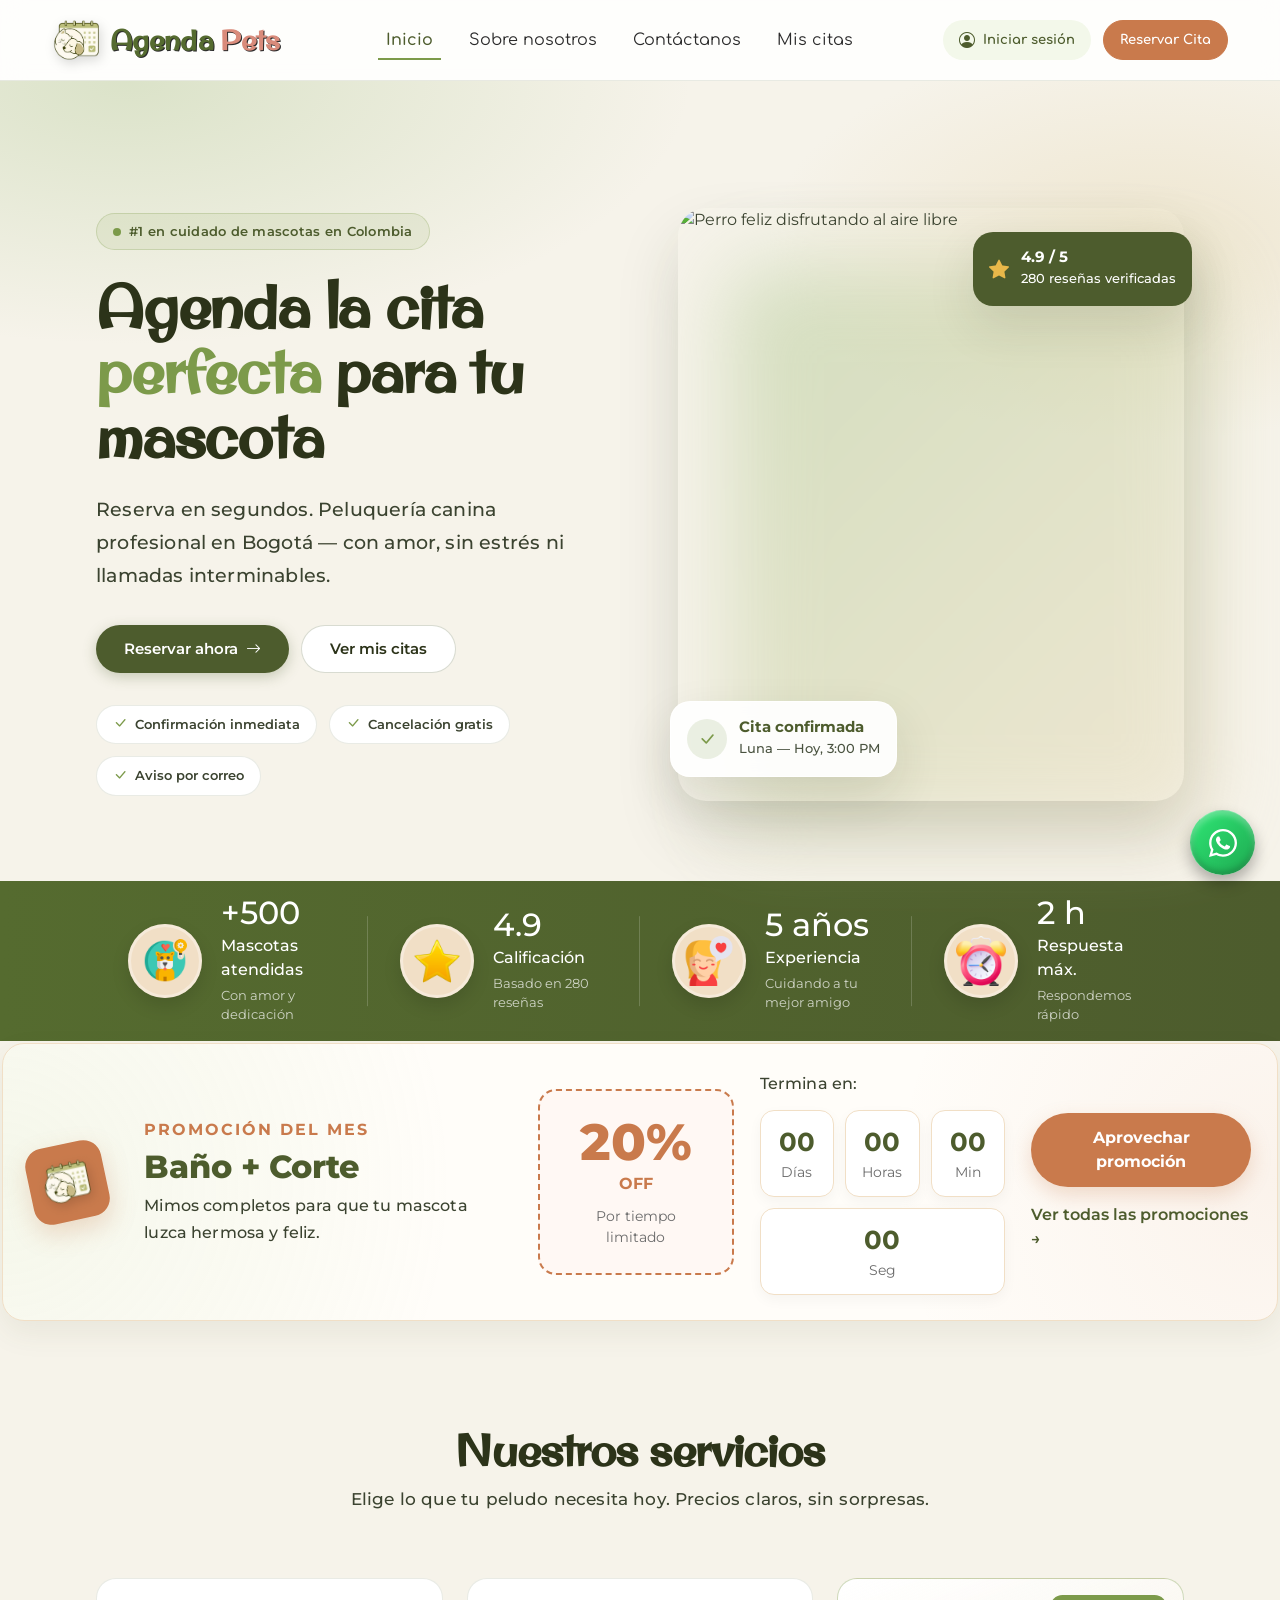
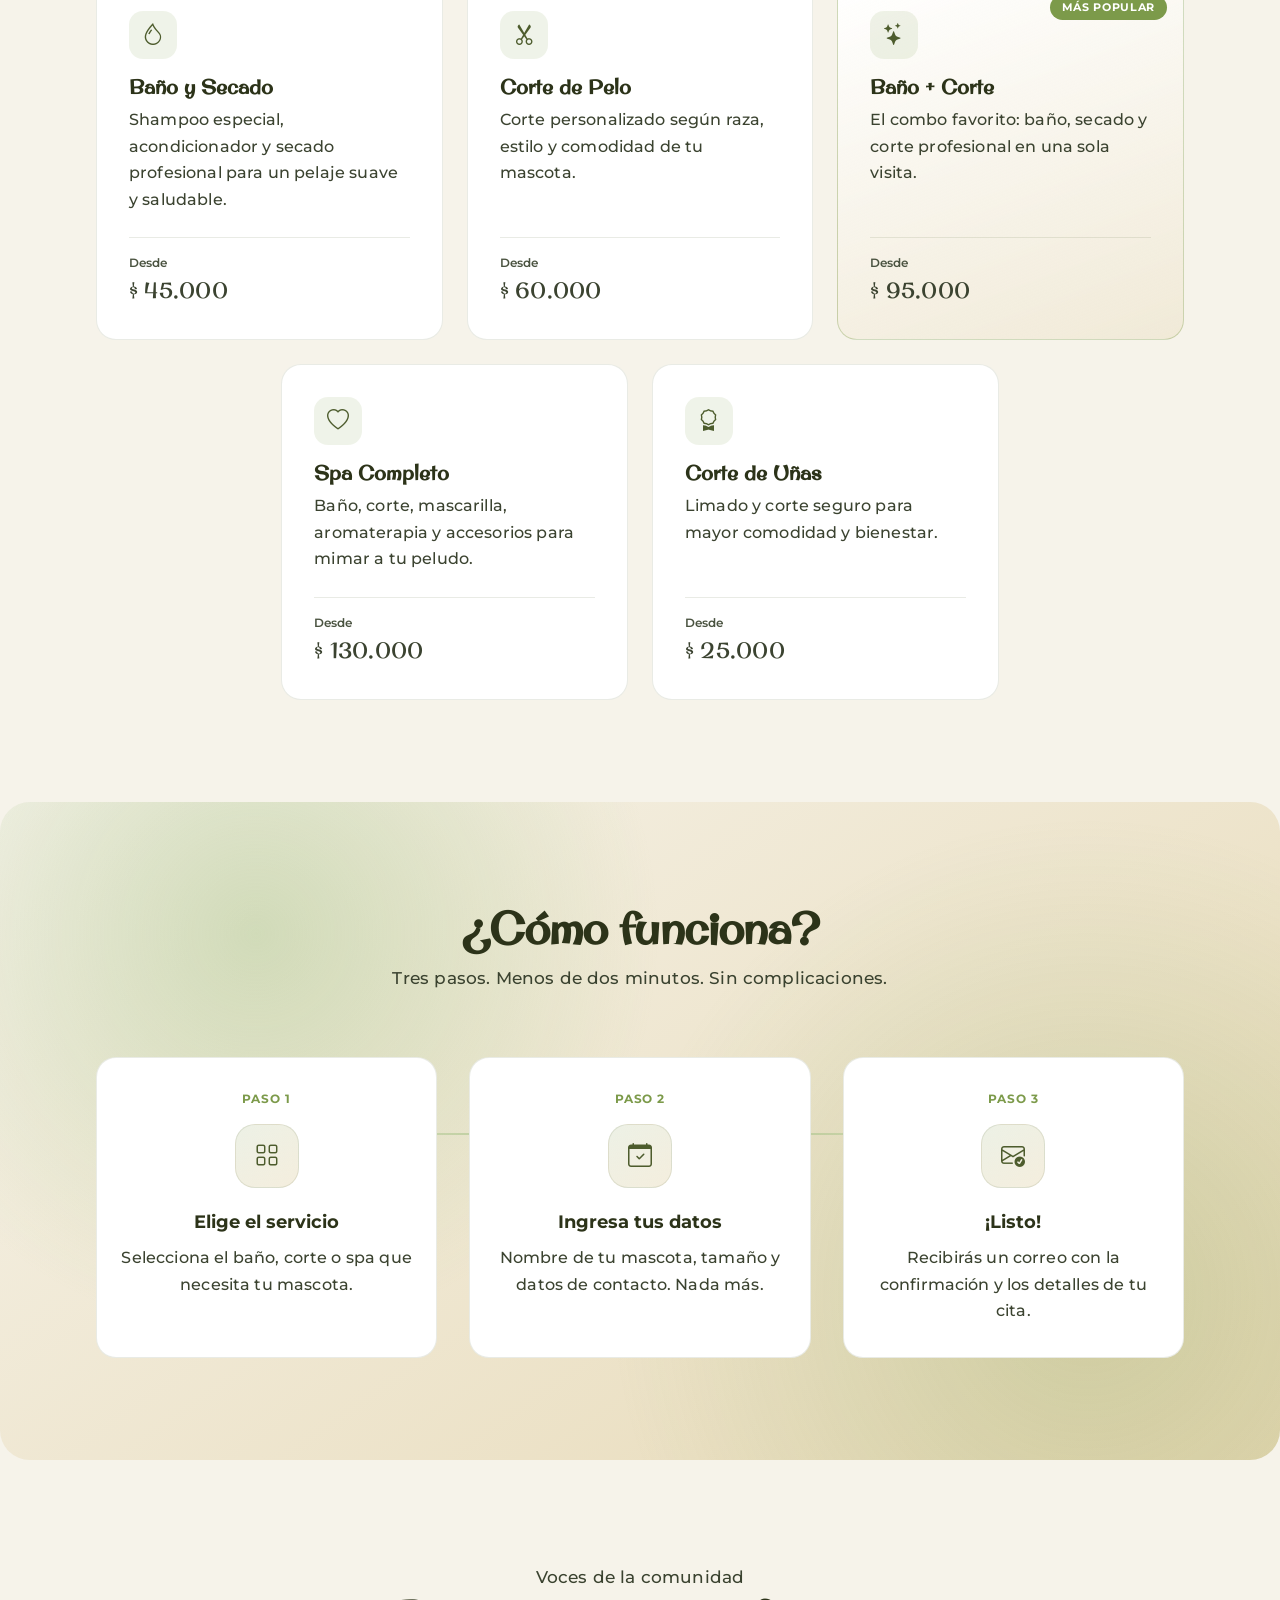
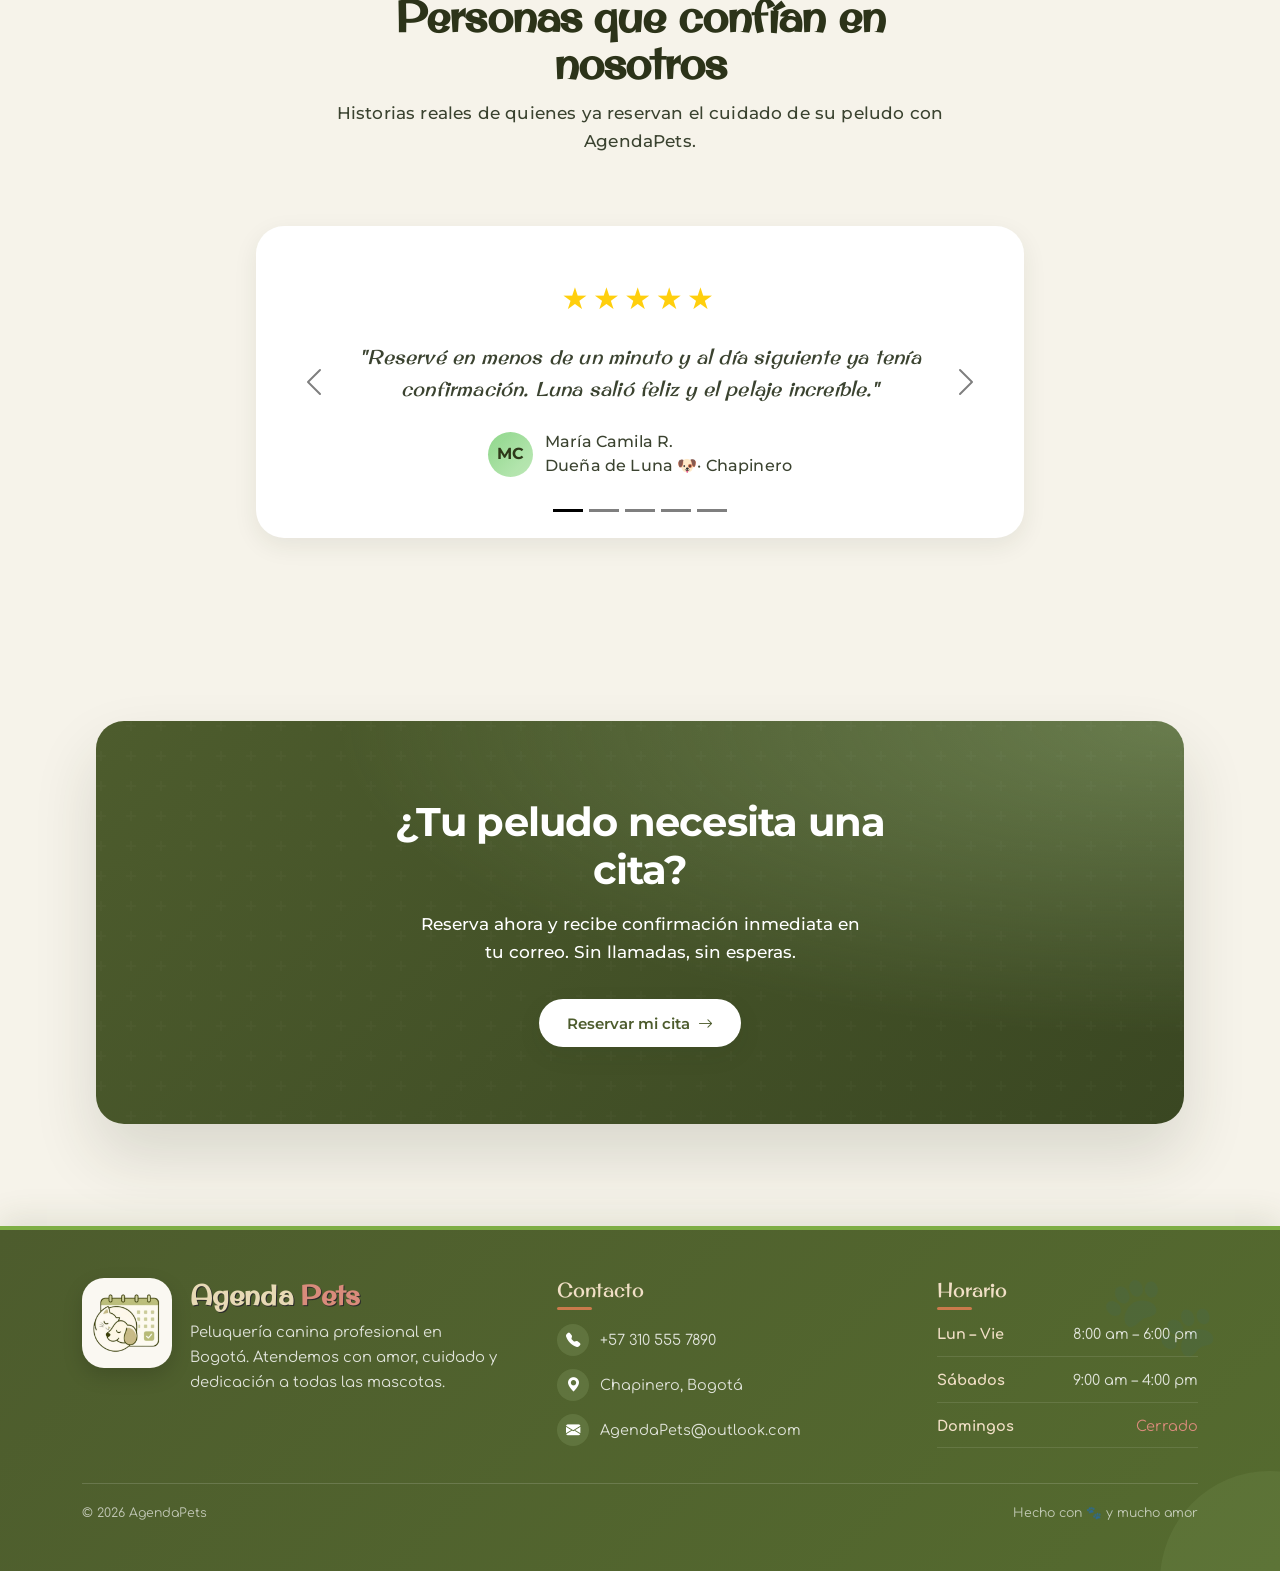
==== commit 2eae0801: "refactor(css): modularizar estilos por componente y página sin cambiar la UI" ====
--- a/apps/client/index.html
+++ b/apps/client/index.html
@@ -13,11 +13,13 @@
     <link href="https://cdn.jsdelivr.net/npm/bootstrap@5.3.8/dist/css/bootstrap.min.css"  rel="stylesheet" integrity="sha384-sRIl4kxILFvY47J16cr9ZwB07vP4J8+LH7qKQnuqkuIAvNWLzeN8tE5YBujZqJLB" crossorigin="anonymous"> 
     <link rel="stylesheet"   href="https://cdn.jsdelivr.net/npm/bootstrap-icons@1.11.3/font/bootstrap-icons.min.css">
 
-    <link rel="stylesheet" href="css/home.css">
-    <link rel="stylesheet" href="./css/navbar.css">
-    <link rel="stylesheet" href="./css/promo.css">
-    <link rel="stylesheet" href="./css/auth.css">
-    <link rel="stylesheet" href="styles.css">
+    <link rel="stylesheet" href="css/pages/_home-content.css">
+    <link rel="stylesheet" href="css/components/navbar.css">
+    <link rel="stylesheet" href="css/components/promo.css">
+    <link rel="stylesheet" href="css/components/auth.css">
+    <link rel="stylesheet" href="css/tokens.css">
+    <link rel="stylesheet" href="css/base.css">
+    <link rel="stylesheet" href="css/components/footer.css">
 
 
 </head>
@@ -256,9 +258,15 @@
             </div>
         </section>
 
-        <!-- Testimonial: prueba social, PENDIENTE VOLVERLO CARRUSEL O INCORPORAR ANIMACIÓN -->
-
-
+        <!-- Testimonios -->
+        <section class="home-testimonials home-section" id="testimonios" aria-labelledby="testimonios-heading">
+            <div class="home-container">
+                <header class="home-section-header home-section-header--center home-reveal">
+                    <p class="home-section-kicker">Voces de la comunidad</p>
+                    <h2 class="home-display" id="testimonios-heading">Personas que confían en nosotros</h2>
+                    <p>Historias reales de quienes ya reservan el cuidado de su peludo con AgendaPets.</p>
+                </header>
+            </div>
         <div id="carouselExampleDark" class="carousel carousel-dark slide">
             <div class="carousel-indicators">
                 <button type="button" data-bs-target="#carouselExampleDark" data-bs-slide-to="0" class="active"
@@ -332,6 +340,7 @@
                     <p class="home-proof__quote">
                         "La atención fue excelente y trataron a mi gatita con muchísimo cuidado. Me gustó poder
                         encontrar todo en un solo lugar."
+                    </p>
                     <footer class="home-proof__author">
                         <div class="home-proof__avatar" aria-hidden="true">AM</div>
                         <div>
@@ -353,9 +362,7 @@
                 <span class="visually-hidden">Next</span>
             </button>
         </div>
-
-        <!-- Testimonial: prueba social, PENDIENTE VOLVERLO CARRUSEL O INCORPORAR ANIMACIÓN -->
-
+        </section>
 
         <!-- CTA final: peak-end rule -->
         <section class="home-cta" aria-labelledby="cta-heading">
--- a/apps/client/css/pages/_home-content.css
+++ b/apps/client/css/pages/_home-content.css
@@ -0,0 +1,917 @@
+/* ── Page shell ── */
+.home-page {
+  background-color: var(--color-bg);
+  color: var(--color-text-body);
+  font-family: var(--font-body);
+  -webkit-font-smoothing: antialiased;
+  text-rendering: optimizeLegibility;
+}
+
+/* Párrafos en main: color sólido WCAG AA (excepto bloques oscuros) */
+.home-page main p {
+  color: var(--color-text-body);
+  font-weight: 500;
+  letter-spacing: 0.01em;
+}
+
+.home-page main .home-stats p,
+.home-page main .home-cta__panel p {
+  color: #ffffff;
+  font-family: var(--font-body);
+  letter-spacing: normal;
+}
+
+.home-page main {
+  overflow-x: clip;
+}
+
+.home-container {
+  margin-inline: auto;
+  max-width: var(--container-max);
+  padding-inline: clamp(var(--space-4), 4vw, var(--space-6));
+}
+
+.home-section {
+  padding-block: clamp(var(--space-10), 8vw, var(--space-16));
+}
+
+.home-section--tight {
+  padding-block: clamp(var(--space-8), 6vw, var(--space-10));
+}
+
+/* ── Eyebrow & headings ── */
+.home-eyebrow {
+  align-items: center;
+  background: rgba(124, 154, 74, 0.1);
+  border: 1px solid rgba(124, 154, 74, 0.25);
+  border-radius: var(--radius-full);
+  color: var(--color-primary);
+  display: inline-flex;
+  font-size: 0.8125rem;
+  font-weight: 600;
+  gap: var(--space-2);
+  letter-spacing: 0.02em;
+  margin-bottom: var(--space-5);
+  padding: var(--space-2) var(--space-4);
+}
+
+.home-eyebrow__dot {
+  animation: home-pulse 2s ease-in-out infinite;
+  background: var(--color-accent);
+  border-radius: 50%;
+  flex-shrink: 0;
+  height: 0.5rem;
+  width: 0.5rem;
+}
+
+@keyframes home-pulse {
+
+  0%,
+  100% {
+    opacity: 1;
+    transform: scale(1);
+  }
+
+  50% {
+    opacity: 0.6;
+    transform: scale(0.85);
+  }
+}
+
+.home-display {
+  color: var(--color-text);
+  font-family: var(--font-display);
+  font-size: clamp(2.25rem, 5vw, 3.75rem);
+  font-weight: 600;
+  letter-spacing: -0.02em;
+  line-height: 1.08;
+  margin-bottom: var(--space-5);
+}
+
+.home-display em {
+  color: var(--color-accent);
+  font-style: normal;
+}
+
+.home-lead {
+  color: var(--color-text-body);
+  font-size: clamp(1.0625rem, 2vw, 1.1875rem);
+  font-weight: 500;
+  line-height: 1.75;
+  margin-bottom: var(--space-6);
+  max-width: 34rem;
+}
+
+.home-section-header {
+  margin-bottom: clamp(var(--space-8), 6vw, var(--space-10));
+  max-width: 40rem;
+  text-align: center;
+}
+
+.home-section-header--center {
+  margin-inline: auto;
+}
+
+.home-section-header .home-display {
+  font-size: clamp(1.75rem, 3.5vw, 2.75rem);
+  margin-bottom: var(--space-3);
+}
+
+.home-section-header p {
+  color: var(--color-text-body);
+  font-size: 1.0625rem;
+  font-weight: 500;
+  line-height: 1.7;
+  margin-bottom: 0;
+}
+
+/* ── Buttons ── */
+.home-actions {
+  align-items: center;
+  display: flex;
+  flex-wrap: wrap;
+  gap: var(--space-3);
+  margin-bottom: var(--space-6);
+}
+
+.home-btn {
+  align-items: center;
+  border: none;
+  border-radius: var(--radius-full);
+  cursor: pointer;
+  display: inline-flex;
+  font-family: var(--font-body);
+  font-size: 0.9375rem;
+  font-weight: 600;
+  gap: var(--space-2);
+  justify-content: center;
+  line-height: 1;
+  min-height: 3rem;
+  padding: 0.875rem 1.75rem;
+  text-decoration: none;
+  transition:
+    background-color var(--motion-base),
+    border-color var(--motion-base),
+    box-shadow var(--motion-base),
+    transform var(--motion-fast),
+    color var(--motion-base);
+}
+
+.home-btn:focus-visible {
+  outline: 2px solid var(--color-accent);
+  outline-offset: 3px;
+}
+
+.home-btn--primary {
+  background: var(--color-primary);
+  box-shadow: 0 4px 14px rgba(77, 92, 45, 0.28);
+  color: #fff;
+}
+
+.home-btn--primary:hover {
+  background: var(--color-primary-hover);
+  box-shadow: 0 8px 24px rgba(77, 92, 45, 0.32);
+  color: #fff;
+  transform: translateY(-1px);
+}
+
+.home-btn--ghost {
+  background: var(--color-bg-elevated);
+  border: 1px solid var(--color-border-strong);
+  color: var(--color-text);
+}
+
+.home-btn--ghost:hover {
+  background: var(--color-bg-muted);
+  border-color: var(--color-primary);
+  color: var(--color-primary);
+}
+
+.home-btn--inverse {
+  background: #fff;
+  box-shadow: var(--shadow-md);
+  color: var(--color-primary);
+}
+
+.home-btn--inverse:hover {
+  background: var(--color-accent-muted);
+  color: var(--color-primary);
+  transform: translateY(-1px);
+}
+
+.home-btn--sm {
+  font-size: 0.875rem;
+  min-height: 2.625rem;
+  padding: 0.625rem 1.25rem;
+}
+
+.home-btn--block {
+  width: 100%;
+}
+
+/* ── Trust chips ── */
+.home-trust {
+  display: flex;
+  flex-wrap: wrap;
+  gap: var(--space-3);
+  list-style: none;
+  margin: 0;
+  padding: 0;
+}
+
+.home-trust li {
+  align-items: center;
+  background: var(--color-bg-elevated);
+  border: 1px solid var(--color-border);
+  border-radius: var(--radius-full);
+  color: var(--color-text-body);
+  display: inline-flex;
+  font-size: 0.8125rem;
+  font-weight: 600;
+  gap: var(--space-2);
+  padding: var(--space-2) var(--space-4);
+}
+
+.home-trust i {
+  color: var(--color-accent);
+  font-size: 0.9rem;
+}
+
+/* ── Hero ── */
+.home-hero {
+  isolation: isolate;
+  padding-block: calc(var(--nav-height) + var(--space-8)) clamp(var(--space-10), 8vw, var(--space-12));
+  position: relative;
+}
+
+.home-hero__bg {
+  background:
+    radial-gradient(ellipse 80% 60% at 10% 0%, rgba(168, 196, 138, 0.35), transparent 55%),
+    radial-gradient(ellipse 60% 50% at 90% 20%, rgba(231, 217, 181, 0.5), transparent 50%),
+    var(--color-bg);
+  inset: 0;
+  position: absolute;
+  z-index: -1;
+
+}
+
+.home-hero__grid {
+  align-items: center;
+  display: grid;
+  gap: clamp(var(--space-8), 6vw, var(--space-12));
+  grid-template-columns: 1fr;
+}
+
+@media (min-width: 992px) {
+  .home-hero__grid {
+    grid-template-columns: 1fr 1fr;
+  }
+}
+
+.home-hero__visual {
+  position: relative;
+}
+
+.home-hero__frame {
+  border-radius: var(--radius-xl);
+  box-shadow: var(--shadow-xl);
+  display: block;
+  height: auto;
+  object-fit: cover;
+  width: 100%;
+}
+
+.home-hero__glow {
+  background: linear-gradient(135deg, var(--color-accent-soft), var(--color-accent-muted));
+  border-radius: var(--radius-xl);
+  filter: blur(40px);
+  inset: 10% -5% -5% 10%;
+  opacity: 0.45;
+  position: absolute;
+  z-index: -1;
+}
+
+.home-float {
+  backdrop-filter: blur(12px);
+  background: rgba(255, 255, 255, 0.92);
+  border: 1px solid rgba(255, 255, 255, 0.8);
+  border-radius: var(--radius-lg);
+  box-shadow: var(--shadow-lg);
+  display: flex;
+  gap: var(--space-3);
+  padding: var(--space-4);
+  position: absolute;
+}
+
+.home-float strong {
+  color: var(--color-primary);
+  display: block;
+  font-size: 0.9375rem;
+  font-weight: 700;
+  line-height: 1.2;
+}
+
+.home-float span {
+  color: var(--color-text-secondary);
+  font-size: 0.8125rem;
+  font-weight: 500;
+}
+
+.home-float--rating {
+  align-items: center;
+  background: var(--color-primary);
+  border: none;
+  color: #fff;
+  right: -0.5rem;
+  top: var(--space-5);
+}
+
+.home-float--rating i {
+  color: var(--color-star);
+  font-size: 1.25rem;
+}
+
+.home-float--rating strong,
+.home-float--rating span {
+  color: #fff;
+}
+
+.home-float--appointment {
+  align-items: center;
+  bottom: var(--space-5);
+  left: -0.5rem;
+}
+
+.home-float--appointment i {
+  align-items: center;
+  background: rgba(124, 154, 74, 0.15);
+  border-radius: 50%;
+  color: var(--color-accent);
+  display: flex;
+  font-size: 1.125rem;
+  height: 2.5rem;
+  justify-content: center;
+  width: 2.5rem;
+}
+
+/* FRANJA VERDE */
+.home-stats{
+background:linear-gradient(90deg,var(--ap-verdeOscuroNuevo),var(--ap-verdeOscuro));
+padding:1rem 0;
+overflow:hidden;
+}
+
+.home-stats__grid{
+display:grid;
+grid-template-columns:repeat(4,1fr);
+}
+
+.home-stats__item{
+display:flex;
+align-items:center;
+gap:1.2rem;
+padding:0 2rem;
+position:relative;
+}
+
+.home-stats__item:not(:last-child)::after{
+content:"";
+position:absolute;
+right:0;
+top:50%;
+transform:translateY(-50%);
+width:1px;
+height:70%;
+background:rgba(255,255,255,.18);
+}
+
+.home-stats__icon{
+width:74px;
+height:74px;
+background:var(--ap-beigeNuevo);
+border-radius:50%;
+display:flex;
+justify-content:center;
+align-items:center;
+flex-shrink:0;
+box-shadow:
+0 8px 18px rgba(0,0,0,.12),
+inset 0 0 0 3px rgba(255,255,255,.35);
+transition:.35s;
+}
+
+.home-stats__icon:hover{
+transform:translateY(-6px);
+}
+
+.home-stats__icon img{
+width:50px;
+height:50px;
+object-fit:contain;
+}
+
+.home-stats__value{
+font-size:2rem;
+font-weight:700;
+color:white;
+line-height:1;
+margin-bottom:.35rem;
+}
+
+.home-stats__label{
+font-size:1rem;
+font-weight:600;
+color:white;
+margin-bottom:.2rem;
+}
+
+.home-stats__item span{
+display:block;
+font-size:.82rem;
+color:rgba(255,255,255,.72);
+}
+
+@media(max-width:992px){
+
+.home-stats__grid{
+grid-template-columns:repeat(2,1fr);
+row-gap:2rem;
+}
+
+.home-stats__item:nth-child(2)::after{
+display:none;
+}
+
+}
+
+@media(max-width:640px){
+
+.home-stats{
+padding:2.5rem 0;
+}
+
+.home-stats__grid{
+grid-template-columns:1fr;
+gap:2rem;
+}
+
+.home-stats__item{
+justify-content:center;
+text-align:left;
+}
+
+.home-stats__item::after{
+display:none;
+}
+
+.home-stats__icon{
+width:68px;
+height:68px;
+}
+
+.home-stats__value{
+font-size:1.8rem;
+}
+
+}
+/* ── Service cards ── */
+.home-services {
+  background: var(--color-bg);
+}
+
+.home-services__grid {
+  display: grid;
+  gap: var(--space-5);
+  grid-template-columns: 1fr;
+}
+
+@media (min-width: 768px) {
+  .home-services__grid {
+    grid-template-columns: repeat(2, 1fr);
+  }
+}
+
+@media (min-width: 1200px) {
+  .home-services__grid--five {
+    grid-template-columns: repeat(6, 1fr);
+  }
+
+  .home-services__grid--five .home-service {
+    grid-column: span 2;
+  }
+
+  .home-services__grid--five .home-service:nth-child(4) {
+    grid-column: 2 / span 2;
+  }
+
+  .home-services__grid--five .home-service:nth-child(5) {
+    grid-column: 4 / span 2;
+  }
+}
+
+@media (min-width: 1200px) {
+  .home-services__grid:not(.home-services__grid--five) {
+    grid-template-columns: repeat(3, 1fr);
+  }
+}
+
+.home-service {
+  background: var(--color-bg-elevated);
+  border: 1px solid var(--color-border);
+  border-radius: var(--radius-lg);
+  display: flex;
+  flex-direction: column;
+  padding: var(--space-6);
+  position: relative;
+  transition:
+    border-color var(--motion-base),
+    box-shadow var(--motion-base),
+    transform var(--motion-base);
+}
+
+.home-service:hover {
+  border-color: var(--color-border-strong);
+  box-shadow: var(--shadow-md);
+  transform: translateY(-4px);
+}
+
+.home-service--featured {
+  background: linear-gradient(160deg, #fff 0%, rgba(231, 217, 181, 0.35) 100%);
+  border-color: rgba(124, 154, 74, 0.35);
+}
+
+.home-service__badge {
+  background: var(--color-accent);
+  border-radius: var(--radius-full);
+  color: #fff;
+  font-size: 0.6875rem;
+  font-weight: 700;
+  letter-spacing: 0.06em;
+  padding: var(--space-1) var(--space-3);
+  position: absolute;
+  right: var(--space-4);
+  text-transform: uppercase;
+  top: var(--space-4);
+}
+
+.home-service__icon {
+  align-items: center;
+  background: rgba(124, 154, 74, 0.12);
+  border-radius: var(--radius-md);
+  color: var(--color-primary);
+  display: flex;
+  font-size: 1.375rem;
+  height: 3rem;
+  justify-content: center;
+  margin-bottom: var(--space-4);
+  width: 3rem;
+}
+
+.home-service__title {
+  color: var(--color-text);
+  font-family: var(--font-display);
+  font-size: 1.25rem;
+  font-weight: 600;
+  margin-bottom: var(--space-2);
+}
+
+.home-service__text {
+  color: var(--color-text-body);
+  flex-grow: 1;
+  font-size: 0.975rem;
+  font-weight: 500;
+  line-height: 1.7;
+  margin-bottom: var(--space-5);
+}
+
+.home-service__footer {
+  align-items: flex-end;
+  border-top: 1px solid var(--color-border);
+  display: flex;
+  justify-content: space-between;
+  padding-top: var(--space-4);
+}
+
+.home-service__price-label {
+  color: var(--color-text-secondary);
+  display: block;
+  font-size: 0.75rem;
+  font-weight: 600;
+  margin-bottom: 0.125rem;
+}
+
+.home-service__price {
+  color: var(--color-text);
+  font-family: var(--font-display);
+  font-size: 1.375rem;
+  font-weight: 600;
+  margin: 0;
+}
+
+
+
+/* ── Process ── */
+.home-process {
+
+  border-radius: 30px;
+  color: #4D5C2D;
+
+  background:
+    radial-gradient(circle at 20% 20%,
+      rgba(168, 196, 138, 0.45),
+      transparent 35%),
+    radial-gradient(circle at 85% 75%,
+      rgba(124, 154, 74, 0.25),
+      transparent 40%),
+    linear-gradient(145deg,
+      #F6F3EA,
+      #E7D9B5);
+
+}
+
+.home-process__grid {
+  display: grid;
+  gap: var(--space-5);
+  grid-template-columns: 1fr;
+  position: relative;
+}
+
+@media (min-width: 992px) {
+  .home-process__grid {
+    gap: var(--space-6);
+    grid-template-columns: repeat(3, 1fr);
+  }
+
+  .home-process__grid::before {
+    background: linear-gradient(90deg, transparent, var(--color-accent-soft), transparent);
+    content: "";
+    height: 2px;
+    left: 12%;
+    position: absolute;
+    right: 12%;
+    top: 4.75rem;
+    z-index: 0;
+  }
+}
+
+.home-step {
+  background: var(--color-bg-elevated);
+  border: 1px solid var(--color-border);
+  border-radius: var(--radius-lg);
+  padding: var(--space-6) var(--space-5);
+  position: relative;
+  text-align: center;
+  z-index: 1;
+}
+
+.home-step__eyebrow {
+  color: var(--color-accent);
+  display: block;
+  font-family: var(--font-body);
+  font-size: 0.75rem;
+  font-weight: 700;
+  letter-spacing: 0.08em;
+  margin-bottom: var(--space-4);
+  text-transform: uppercase;
+}
+
+.home-step__icon-wrap {
+  align-items: center;
+  background: linear-gradient(145deg, rgba(124, 154, 74, 0.14), rgba(231, 217, 181, 0.45));
+  border: 1px solid var(--color-border);
+  border-radius: var(--radius-lg);
+  color: var(--color-primary);
+  display: inline-flex;
+  font-size: 1.5rem;
+  height: 4rem;
+  justify-content: center;
+  margin: 0 auto var(--space-5);
+  width: 4rem;
+}
+
+.home-step__title {
+  color: var(--color-text);
+  font-family: var(--font-body);
+  font-size: 1.125rem;
+  font-weight: 700;
+  margin-bottom: var(--space-3);
+}
+
+.home-step__text {
+  color: var(--color-text-body);
+  font-size: 0.975rem;
+  font-weight: 500;
+  line-height: 1.7;
+  margin: 0;
+}
+
+/* ── Social proof TESTIMONIOS ── */
+#carouselExampleDark {
+  max-width: 48rem;
+  margin: 70px auto 80px;
+  background: var(--color-bg-elevated);
+  border-radius: var(--radius-xl);
+  box-shadow: var(--shadow-md);
+  overflow: hidden;
+}
+
+#carouselExampleDark .carousel-item {
+  min-height: 280px;
+  padding: 50px 80px 60px;
+  text-align: center;
+}
+
+/* Animación */
+#carouselExampleDark:hover {
+  transform: translateY(-6px);
+  box-shadow: 0 18px 40px rgba(0, 0, 0, 0.12);
+}
+
+.home-proof__stars {
+  color: #FFCF0D;
+  font-size: 30px;
+  letter-spacing: .15em;
+  margin-bottom: 20px;
+}
+
+
+.home-proof__quote {
+  color: var(--color-text-body);
+  font-family: var(--font-display);
+  font-size: 1.25rem;
+  font-style: italic;
+  line-height: 1.6;
+  max-width: 38rem;
+  margin: 0 auto 25px;
+}
+
+.home-proof__author {
+  display: flex;
+  align-items: center;
+  justify-content: center;
+  gap: 12px;
+}
+
+.home-proof__avatar {
+  display: flex;
+  align-items: center;
+  justify-content: center;
+  width: 45px;
+  height: 45px;
+  border-radius: 50%;
+  background: linear-gradient(135deg, #4fc049a3, #9cdd92a5);
+  color: #2e3819;
+  font-weight: bold;
+}
+
+.home-proof__name,
+.home-proof__meta {
+  margin: 0;
+  text-align: left;
+}
+
+
+/* ── CTA ── */
+.home-cta {
+  background: var(--color-bg);
+  padding-bottom: clamp(var(--space-10), 8vw, var(--space-16));
+}
+
+.home-cta__panel {
+  background:
+    radial-gradient(ellipse at top right, rgba(168, 196, 138, 0.4), transparent 55%),
+    linear-gradient(135deg, var(--color-primary) 0%, #3a4722 100%);
+  border-radius: var(--radius-xl);
+  box-shadow: var(--shadow-xl);
+  overflow: hidden;
+  padding: clamp(var(--space-8), 6vw, var(--space-12));
+  position: relative;
+  text-align: center;
+}
+
+.home-cta__panel::before {
+  background: url("data:image/svg+xml,%3Csvg width='60' height='60' viewBox='0 0 60 60' xmlns='http://www.w3.org/2000/svg'%3E%3Cg fill='none' fill-rule='evenodd'%3E%3Cg fill='%23ffffff' fill-opacity='0.04'%3E%3Cpath d='M36 34v-4h-2v4h-4v2h4v4h2v-4h4v-2h-4zm0-30V0h-2v4h-4v2h4v4h2V6h4V4h-4zM6 34v-4H4v4H0v2h4v4h2v-4h4v-2H6zM6 4V0H4v4H0v2h4v4h2V6h4V4H6z'/%3E%3C/g%3E%3C/g%3E%3C/svg%3E");
+  content: "";
+  inset: 0;
+  opacity: 0.5;
+  position: absolute;
+}
+
+.home-cta__content {
+  margin-inline: auto;
+  max-width: 32rem;
+  position: relative;
+  z-index: 1;
+}
+
+.home-cta__title {
+  color: #ffffff;
+  font-family: var(--font-body);
+  font-size: clamp(1.75rem, 4vw, 2.5rem);
+  font-weight: 700;
+  letter-spacing: -0.02em;
+  line-height: 1.2;
+  margin-bottom: var(--space-4);
+}
+
+.home-cta__text {
+  color: #f0f4e8;
+  font-size: 1.0625rem;
+  font-weight: 500;
+  line-height: 1.7;
+  margin-bottom: var(--space-6);
+  max-width: 28rem;
+  margin-inline: auto;
+}
+
+/* ── Reveal animation ── */
+.home-reveal {
+  opacity: 0;
+  transform: translateY(24px);
+  transition:
+    opacity var(--motion-slow),
+    transform var(--motion-slow);
+}
+
+.home-reveal.is-visible {
+  opacity: 1;
+  transform: translateY(0);
+}
+
+/* ── Navbar enhancement on home ── */
+.home-page .navbar {
+  backdrop-filter: blur(12px);
+  background: rgba(255, 255, 255, 0.85) !important;
+  border-bottom: 1px solid var(--color-border);
+  transition: box-shadow var(--motion-base);
+}
+
+.home-page .navbar.is-scrolled {
+  box-shadow: var(--shadow-sm);
+}
+
+.home-page .nav-link.active {
+  color: var(--color-primary) !important;
+  font-weight: 600;
+}
+
+/* ── Reduced motion ── */
+@media (prefers-reduced-motion: reduce) {
+  .home-reveal {
+    opacity: 1;
+    transform: none;
+    transition: none;
+  }
+
+  .home-eyebrow__dot {
+    animation: none;
+  }
+
+  .home-btn,
+  .home-service {
+    transition: none;
+  }
+}
+
+/* ── Mobile refinements ── */
+@media (max-width: 767.98px) {
+  .home-float--rating {
+    right: var(--space-2);
+    top: var(--space-2);
+  }
+
+  .home-float--appointment {
+    bottom: var(--space-2);
+    left: var(--space-2);
+  }
+
+  .home-actions {
+    flex-direction: column;
+    align-items: stretch;
+  }
+
+  .home-service__footer {
+    align-items: stretch;
+    flex-direction: column;
+    gap: var(--space-4);
+  }
+}
+
+/* ── Mobile refinements testimonios ── */
+@media (max-width: 768px) {
+
+  #carouselExampleDark {
+    margin: var(--space-6) var(--space-4) var(--space-8);
+  }
+
+  #carouselExampleDark .carousel-item {
+    min-height: 330px;
+    padding: 50px 45px 65px;
+  }
+
+  .home-proof__quote {
+    font-size: 1rem;
+  }
+
+}
+
--- a/apps/client/css/components/navbar.css
+++ b/apps/client/css/components/navbar.css
@@ -0,0 +1,319 @@
+
+ /* =========================
+   NAVBAR
+========================= */
+
+
+ .navbar {
+     background-color: var(--ap-blanco);
+     padding: 10px 40px;
+     font-family: "Comfortaa", sans-serif;
+     position: fixed;
+    top: 0;
+    left: 0;
+    width: 100%;
+    z-index: 1000;
+ }
+
+ /* =========================
+   LOGO
+========================= */
+
+ .navbar-brand {
+     display: flex;
+     align-items: center;
+     gap: 8px;
+     color: var(--ap-negro);
+     text-decoration: none;
+     font-size: 25px;
+     font-weight: 900;
+     letter-spacing: 0.2px;
+     font-family: 'Original Surfer', sans-serif;
+     transition: transform 0.3s ease;
+ }
+
+
+
+ /* =========================
+   CONTENEDOR DEL MENÚ
+========================= */
+
+ .navbar-collapse {
+     display: flex;
+     align-items: center;
+ }
+
+ /* =========================
+   LINKS
+========================= */
+
+ .navbar-nav {
+     display: flex;
+     gap: 20px;
+
+     margin: 0 auto;
+ }
+
+
+ .nav-link:hover {
+     color: var(--ap-medium-green);
+ }
+
+ /* =========================
+   BOTONES DEL NAVBAR
+========================= */
+
+ .navbar-actions {
+     display: flex;
+     align-items: center;
+     gap: 12px;
+ }
+
+ .navbar-actions .sesion-chip--out,
+ .navbar-actions .btn-reserva {
+     display: inline-flex;
+     align-items: center;
+     justify-content: center;
+     gap: 8px;
+     box-sizing: border-box;
+     height: 40px;
+     min-height: 40px;
+     padding: 0 16px;
+     border-radius: 999px;
+     font: 700 0.82rem Comfortaa, sans-serif;
+     line-height: 1;
+     white-space: nowrap;
+ }
+
+ .navbar-actions .sesion-chip--out i {
+     font-size: 1rem;
+     line-height: 1;
+ }
+
+ 
+ .btn-inicioSesion {
+    background-color: var(--ap-blanco);
+     color: var(--ap-dark-green);
+     border: 2px solid var(--ap-dark-green);
+     border-radius: 50px;
+     padding: 9px 24px;
+     font-size: 18px;
+     font-weight: 500;
+     text-decoration: none;
+     transition: all 0.3s ease;
+     white-space: nowrap;
+ }
+
+ .btn-inicioSesion:hover {
+     background-color: var(--ap-verdeOscuroNuevo);
+     color: var(--ap-blanco);
+ }
+
+ .btn-reserva {
+     background-color: var(--ap-acento);
+     color: var(--ap-blanco);
+     border: 1.5px solid var(--ap-acento);
+     text-decoration: none;
+     transition: all 0.3s ease;
+     white-space: nowrap;
+ }
+
+ .btn-reserva:hover {
+     background-color: var(--ap-verdeOscuro);
+     color: var(--ap-blanco);
+     border-color: var(--ap-beigeNuevo);
+ }
+
+ /* =========================
+   HAMBURGUESA
+========================= */
+
+ .navbar-toggler {
+     border: 1px solid #ddd;
+ }
+
+ .navbar-toggler:focus {
+     box-shadow: none;
+ }
+
+ @media (max-width: 991.98px) {
+
+     .navbar {
+         padding: 8px 20px;
+     }
+
+     .navbar-collapse {
+         flex-direction: column;
+         align-items: center;
+
+         padding-top: 20px;
+         padding-bottom: 20px;
+     }
+
+     .navbar-nav {
+         flex-direction: column;
+         align-items: center;
+
+         gap: 5px;
+
+         margin: 0;
+     }
+
+     .navbar-actions {
+         flex-direction: column;
+         margin-top: 15px;
+         width: 100%;
+     }
+
+     .btn-inicioSesion,
+     .btn-reserva,
+     .sesion-chip--out,
+     .sesion-chip--in {
+         width: 100%;
+         justify-content: center;
+         text-align: center;
+     }
+ }
+
+
+
+ /* =========================
+   INDICADOR DE PÁGINA ACTIVA
+========================= */
+
+ /* Línea */
+ .nav-link::after {
+     content: "";
+     position: absolute;
+
+     left: 0;
+     bottom: 0;
+
+     width: 0;
+     height: 2px;
+
+     background-color: var(--ap-medium-green);
+
+     transition: width 0.5s ease;
+ }
+
+ /* Hover */
+ .nav-link:hover::after {
+     width: 100%;
+ }
+
+ /* Página actual */
+ .nav-link.active {
+     color: var(--ap-negro);
+ }
+
+ .nav-link.active::after {
+     width: 100%;
+ }
+
+
+ /* //// */
+ /* =========================
+   INDICADOR DE PÁGINA ACTIVA
+========================= */
+
+ .nav-link {
+     position: relative;
+     color: var(--ap-negro);
+     font-size: 16px;
+     text-decoration: none;
+     padding: 8px 2px;
+ }
+
+
+ .nav-link.disabled::after {
+     display: none;
+ }
+
+ .navbar-toggler-icon {
+     background-image: none;
+
+     width: 24px;
+     height: 18px;
+
+     position: relative;
+
+     border-top: 2px solid var(--ap-dark-green);
+     /* border-bottom: 2px solid var(--ap-dark-green); */
+ }
+
+ .navbar-toggler-icon::before {
+     content: "";
+
+     position: absolute;
+
+     left: 0;
+     top: 7px;
+
+     width: 24px;
+     height: 2px;
+
+     background-color: var(--ap-dark-green);
+ }
+
+ .navbar-toggler[aria-expanded="true"] .navbar-toggler-icon {
+     border-top: none;
+     border-bottom: none;
+ }
+
+ .navbar-toggler[aria-expanded="true"] .navbar-toggler-icon::before {
+     transform: rotate(45deg);
+     transition: transform 0.3s ease;
+ }
+
+
+
+ /* Animación sutil al pasar el cursor sobre todo el bloque */
+ .navbar-brand:hover {
+     transform: translateY(-2px);
+ }
+
+ /* /* Estilo para el logo / */
+ .logo-agenda {
+     height: 50px;
+     width: auto;
+     filter: drop-shadow(2px 4px 6px rgba(0, 0, 0, 0.15));
+     transition: transform 0.4s cubic-bezier(0.175, 0.885, 0.32, 1.275);
+ }
+
+
+ /* /* Contenedor del texto / */
+ .brand-text {
+     display: flex;
+     gap: 6px;
+     font-size: 28px;
+     font-weight: 700;
+     letter-spacing: 0.1px;
+ }
+
+ /* /* Estilo para la palabra "Agenda" (Color sólido amigable) / */
+ .word-agenda {
+     color: var(--ap-verdeOscuroNuevo);
+     text-shadow: 1px 1px 0px var(--ap-negro),
+         1px 1px 0px rgba(0, 0, 0, 0.05);
+ }
+
+  .word-agenda-footer {
+     color: var(--ap-tan);
+     text-shadow: 1px 1px 0px var(--ap-negro),
+         1px 1px 0px rgba(0, 0, 0, 0.05);
+ }
+
+
+
+ /* /* Estilo para la palabra "Pets" (Efecto Gradiente y Brillo) / */
+ .word-pets {
+     color: var(--ap-coral);
+     text-shadow: 1px 1px 0px var(--ap-negro),
+         1px 1px 0px rgba(0, 0, 0, 0.05);
+     
+     transition: color 0.3s ease, text-shadow 0.3s ease; 
+ }
+
+ 
+
--- a/apps/client/css/components/promo.css
+++ b/apps/client/css/components/promo.css
@@ -0,0 +1,265 @@
+.promo{
+display:grid;
+grid-template-columns:90px minmax(250px,1.5fr) minmax(180px,.8fr) minmax(220px,1fr) minmax(220px,.9fr);
+gap:clamp(1rem,2vw,2rem);
+align-items:center;
+padding:clamp(1rem,2vw,2rem);
+background:var(--ap-cards);
+border:1px solid var(--ap-beigeNuevo);
+border-radius:22px;
+box-shadow:0 12px 30px rgba(77,92,45,.08);
+margin:2px;
+position:relative;
+overflow:hidden;
+}
+
+.promo:before{
+content:"";
+position:absolute;
+inset:0;
+background:
+radial-gradient(circle at left,rgba(191,217,154,.16),transparent 35%),
+radial-gradient(circle at right,rgba(201,122,76,.08),transparent 30%);
+pointer-events:none;
+}
+
+.promo>*{
+position:relative;
+z-index:1;
+}
+
+.promo__tag{
+width:clamp(60px,6vw,78px);
+height:clamp(60px,6vw,78px);
+background:var(--ap-acento);
+border-radius:18px;
+display:flex;
+justify-content:center;
+align-items:center;
+color:#fff;
+font-size:clamp(1.6rem,2vw,2.3rem);
+transform:rotate(-12deg);
+box-shadow:0 10px 25px rgba(201,122,76,.25);
+transition:.35s;
+}
+
+.promo:hover .promo__tag{
+transform:rotate(-12deg) translateY(-6px);
+}
+
+.promo__label{
+font-size:clamp(.75rem,.5vw+.6rem,.9rem);
+letter-spacing:2px;
+font-weight:700;
+color:var(--ap-acento);
+}
+
+.promo h2{
+margin:.4rem 0;
+font-size:clamp(1.4rem,2vw+1rem,2.4rem);
+font-weight:800;
+line-height:1.15;
+color:var(--ap-verdeOscuro);
+}
+
+.promo p{
+margin:0;
+font-size:clamp(.9rem,.5vw+.8rem,1.05rem);
+line-height:1.7;
+color:var(--texto);
+}
+
+.promo__discount{
+padding:clamp(1rem,2vw,1.6rem);
+border:2px dashed var(--ap-acento);
+border-radius:18px;
+background:#FFF8F4;
+text-align:center;
+}
+
+.promo__number{
+display:block;
+font-size:clamp(2rem,4vw,3.8rem);
+font-weight:800;
+color:var(--ap-acento);
+line-height:1;
+}
+
+.promo__off{
+display:block;
+margin-top:.3rem;
+font-size:clamp(1rem,1vw+.7rem,1.5rem);
+font-weight:700;
+color:var(--ap-acento);
+}
+
+.promo__discount small{
+display:block;
+margin-top:.6rem;
+font-size:clamp(.75rem,.4vw+.65rem,.9rem);
+color:var(--texto);
+}
+
+.promo__count p{
+margin-bottom:.8rem;
+font-weight:700;
+font-size:clamp(.9rem,.5vw+.7rem,1rem);
+color:var(--ap-verdeOscuro);
+}
+
+.promo__timer{
+display:flex;
+gap:.7rem;
+flex-wrap:wrap;
+}
+
+.promo__timer div{
+flex:1;
+min-width:60px;
+padding:.8rem .5rem;
+display:flex;
+flex-direction:column;
+justify-content:center;
+align-items:center;
+background:#fff;
+border:1px solid var(--ap-beigeNuevo);
+border-radius:14px;
+box-shadow:0 5px 14px rgba(0,0,0,.04);
+}
+
+.promo__timer span{
+font-size:clamp(1.2rem,2vw,2rem);
+font-weight:700;
+color:var(--ap-verdeOscuro);
+}
+
+.promo__timer small{
+font-size:clamp(.65rem,.4vw+.55rem,.8rem);
+color:var(--texto);
+}
+
+.promo__action{
+display:flex;
+flex-direction:column;
+gap:1rem;
+}
+
+.promo__button{
+padding:clamp(.8rem,1vw,1rem) clamp(1.3rem,2vw,2rem);
+background:var(--ap-acento);
+border:none;
+border-radius:999px;
+font-size:clamp(.85rem,.5vw+.8rem,1rem);
+font-weight:700;
+color:#fff;
+cursor:pointer;
+transition:.3s;
+box-shadow:0 8px 20px rgba(201,122,76,.25);
+}
+
+.promo__button:hover{
+background:var(--ap-coral);
+transform:translateY(-3px);
+}
+
+.promo__action a{
+font-size:clamp(.8rem,.5vw+.7rem,.95rem);
+font-weight:600;
+text-decoration:none;
+color:var(--ap-verdeOscuro);
+}
+
+.promo__action a:hover{
+color:var(--ap-acento);
+}
+
+@media(max-width:1200px){
+
+.promo{
+grid-template-columns:1fr 1fr;
+}
+
+.promo__tag{
+grid-column:1/-1;
+justify-self:center;
+}
+
+}
+
+@media(max-width:768px){
+
+.promo{
+grid-template-columns:1fr;
+text-align:center;
+}
+
+.promo__info,
+.promo__discount,
+.promo__count,
+.promo__action{
+width:100%;
+}
+
+.promo__timer{
+justify-content:center;
+}
+
+.promo__action{
+align-items:center;
+}
+
+.promo__button{
+width:100%;
+max-width:340px;
+}
+
+}
+
+.promo__timer span{
+display:inline-block;
+}
+
+.flip{
+animation:flip .35s ease;
+}
+
+@keyframes flip{
+0%{
+transform:translateY(8px);
+opacity:.4;
+}
+50%{
+transform:scale(1.15);
+}
+100%{
+transform:translateY(0);
+opacity:1;
+}
+}
+
+.promo__timer span{
+display:inline-block;
+}
+
+.flip{
+animation:numberFlip .45s cubic-bezier(.22,1,.36,1);
+}
+
+@keyframes numberFlip{
+
+0%{
+transform:translateY(12px) scale(.9);
+opacity:0;
+}
+
+60%{
+transform:translateY(-4px) scale(1.12);
+opacity:1;
+}
+
+100%{
+transform:translateY(0) scale(1);
+opacity:1;
+}
+
+}
--- a/apps/client/css/components/auth.css
+++ b/apps/client/css/components/auth.css
@@ -0,0 +1,144 @@
+.sesion-slot{display:flex;align-items:center}
+
+.sesion-chip{
+  display:inline-flex;
+  align-items:center;
+  gap:10px;
+  max-width:280px;
+  border:0;
+  text-align:left;
+  font:inherit;
+  cursor:pointer;
+}
+
+.sesion-chip--out{
+  border-radius:999px;
+  padding:8px 16px;
+  background:#f3f8ea;
+  color:var(--green);
+  font:700 .82rem Comfortaa,sans-serif;
+  white-space:nowrap;
+  transition:background .2s,transform .15s;
+}
+.sesion-chip--out:hover{background:#e3eed1;transform:translateY(-1px)}
+.sesion-chip--out i{font-size:1.1rem}
+
+.sesion-chip--in{
+  border-radius:999px;
+  padding:6px 8px 6px 6px;
+  background:#fff;
+  box-shadow:0 6px 18px rgba(44,51,25,.08);
+  border:1px solid #ebe4d4;
+  cursor:default;
+}
+
+.sesion-chip__avatar{
+  width:36px;
+  height:36px;
+  border-radius:50%;
+  display:grid;
+  place-items:center;
+  flex-shrink:0;
+  background:linear-gradient(160deg,var(--sage),var(--green));
+  color:#fff;
+  font:700 .95rem Comfortaa,sans-serif;
+}
+
+.sesion-chip__copy{
+  display:flex;
+  flex-direction:column;
+  min-width:0;
+  line-height:1.2;
+}
+.sesion-chip__copy strong{
+  font:700 .78rem Comfortaa,sans-serif;
+  color:var(--ink);
+  white-space:nowrap;
+  overflow:hidden;
+  text-overflow:ellipsis;
+  max-width:130px;
+}
+.sesion-chip__copy small{
+  color:var(--sage);
+  font-size:.68rem;
+  font-weight:600;
+}
+
+.sesion-chip__dot{
+  width:7px;
+  height:7px;
+  border-radius:50%;
+  background:#7c9a4a;
+  box-shadow:0 0 0 3px rgba(124,154,74,.25);
+  flex-shrink:0;
+}
+
+.sesion-chip__salir{
+  border:0;
+  border-radius:999px;
+  padding:7px 12px;
+  background:#f3eee3;
+  color:var(--green);
+  font:700 .72rem Comfortaa,sans-serif;
+  white-space:nowrap;
+}
+.sesion-chip__salir:hover{background:#e7d9b5}
+.sesion-chip__panel{
+  border-radius:999px;
+  padding:7px 12px;
+  background:#eef5e3;
+  color:var(--green);
+  font:700 .72rem Comfortaa,sans-serif;
+  text-decoration:none;
+  white-space:nowrap;
+}
+.sesion-chip__panel:hover{background:#dce8c4;color:var(--ink)}
+.sesion-chip--in{max-width:340px}
+.auth-rol{display:grid;grid-template-columns:1fr 1fr;gap:4px;padding:4px;margin:-6px 0 18px;border-radius:14px;background:#eef5e3}
+.auth-rol__btn{border:0;border-radius:12px;padding:8px 10px;background:transparent;color:var(--muted);font:700 .78rem Comfortaa,sans-serif}
+.auth-rol__btn.is-on{background:#fff;color:var(--green);box-shadow:0 2px 8px rgba(44,51,25,.08)}
+
+.auth-overlay{position:fixed;inset:0;z-index:1080;display:grid;place-items:center;padding:20px;background:rgba(44,51,25,.42);backdrop-filter:blur(10px)}
+.auth-overlay[hidden]{display:none}
+.auth-modal{position:relative;width:min(420px,100%);background:var(--card);border-radius:28px;padding:32px 28px 28px;box-shadow:0 24px 64px rgba(44,51,25,.22);animation:authIn .22s ease}
+.auth-alerta{display:flex;align-items:flex-start;gap:10px;margin:0 28px 16px 0;padding:12px 14px;border-radius:16px;font-size:.86rem;line-height:1.35;animation:authIn .18s ease}
+.auth-alerta[hidden]{display:none}
+.auth-alerta i{font-size:1.15rem;margin-top:1px;flex-shrink:0}
+.auth-alerta div{display:flex;flex-direction:column;gap:2px;min-width:0}
+.auth-alerta strong{font:700 .82rem Comfortaa,sans-serif}
+.auth-alerta span{font-weight:500}
+.auth-alerta--error{background:#fdecea;color:#8a2b1f}
+.auth-alerta--warning{background:#fff3e8;color:#8a4b1f}
+.auth-alerta--success{background:#eef5e3;color:#3f5a22}
+.auth-alerta--info{background:#eaf1fb;color:#3d5a80}
+@keyframes authIn{from{opacity:0;transform:translateY(12px) scale(.98)}to{opacity:1;transform:none}}
+.auth-modal__close{position:absolute;top:14px;right:14px;width:36px;height:36px;border:0;border-radius:50%;background:#f3eee3;color:var(--green);display:grid;place-items:center}
+.auth-modal__logo{display:block;margin:0 auto 12px;border-radius:12px}
+.auth-modal h2{margin:0 0 6px;font:500 1.7rem/1.15 Fraunces,serif;text-align:center;color:var(--ink)}
+.auth-modal__lead{margin:0 auto 20px;max-width:320px;text-align:center;color:var(--muted);font-size:.9rem;line-height:1.45}
+.auth-switch{display:grid;grid-template-columns:1fr 1fr;gap:4px;padding:4px;margin-bottom:22px;border-radius:999px;background:#f3eee3}
+.auth-switch__btn{border:0;border-radius:999px;padding:10px 12px;background:transparent;color:var(--muted);font:700 .82rem Comfortaa,sans-serif;transition:background .2s,color .2s,box-shadow .2s}
+.auth-switch__btn.is-on{background:#fff;color:var(--green);box-shadow:0 4px 12px rgba(44,51,25,.08)}
+.auth-form label{display:block;margin:0 0 8px;font:700 .78rem Comfortaa,sans-serif;color:var(--green)}
+.auth-form input{width:100%;border:1px solid #e4ddcf;border-radius:16px;padding:14px 16px;background:#fbfaf6;font:500 1rem Montserrat,sans-serif;color:var(--ink)}
+.auth-form input:focus{outline:0;border-color:var(--sage);background:#fff;box-shadow:0 0 0 4px rgba(124,154,74,.18)}
+.auth-email{display:flex;align-items:stretch;margin-bottom:16px;border:1px solid #e4ddcf;border-radius:16px;background:#fbfaf6;overflow:hidden}
+.auth-email span{display:grid;place-items:center;padding:0 14px;font-weight:700;color:var(--green);background:#eef5e3;border-right:1px solid #e4ddcf}
+.auth-email input{border:0;border-radius:0;background:transparent}
+.auth-email input:focus{box-shadow:none;background:transparent}
+.auth-email:focus-within{border-color:var(--sage);box-shadow:0 0 0 4px rgba(124,154,74,.18);background:#fff}
+.auth-pass{position:relative;margin-bottom:16px;overflow:visible}
+.auth-pass input{padding-right:48px}
+.auth-pass__toggle{position:absolute;right:8px;top:50%;transform:translateY(-50%);width:38px;height:38px;border:0;border-radius:50%;background:#eef5e3;color:var(--green);z-index:3;display:grid;place-items:center;font-size:1.15rem;cursor:pointer}
+.auth-pass__toggle:hover{background:#dce8c4;color:var(--ink)}
+#auth-confirm-wrap,#auth-nombre-wrap{margin-bottom:8px}
+.auth-form__submit{width:100%;margin-top:10px;padding:14px 26px;border:0;border-radius:999px;background:var(--sage);color:#fff;font:700 .95rem Comfortaa,sans-serif}
+.auth-form__submit:hover{background:var(--green)}
+
+@media (max-width:991.98px){
+  .sesion-chip__copy small{display:none}
+  .sesion-chip--in{max-width:100%}
+}
+@media (max-width:640px){
+  .auth-modal{padding:28px 20px 22px}
+}
--- a/apps/client/css/tokens.css
+++ b/apps/client/css/tokens.css
@@ -0,0 +1,74 @@
+/* Variables globales (styles.css) */
+:root {
+  --ap-crema: #FAF8F2;
+  --ap-cards: #FFFDF9;
+  --ap-verdeOscuro: #4D5C2D;
+  --ap-acento: #C97A4C;
+  --texto: #6B6B6B;
+  --ap-verdeOscuroNuevo: #556B2F;
+  --ap-verdeMedioNuevo: #7EAE45;
+  --ap-verdeClaroNuevo: #BFD99A;
+  --ap-beigeNuevo: #F1DFC6;
+  --ap-doradosuave: #D2A441;
+  --ap-coral: #D98B7B;
+  --ap-blanco: #ffffff;
+  --ap-negro: #2b2b2b;
+  --ap-cream: #F6F3EA;
+  --ap-dark-green: #4D5C2D;
+  --ap-medium-green: #7C9A4A;
+  --ap-light-green: #A8C48A;
+  --ap-tan: #E7D9B5;
+
+  /* Home */
+  --color-bg: #F6F3EA;
+  --color-bg-elevated: #FFFFFF;
+  --color-bg-muted: #EDE8DC;
+  --color-primary: #4D5C2D;
+  --color-primary-hover: #3E4A24;
+  --color-accent: #7C9A4A;
+  --color-accent-soft: #A8C48A;
+  --color-accent-muted: #E7D9B5;
+  --color-text: #2C3319;
+  --color-text-body: #3B4330;
+  --color-text-secondary: #4A5340;
+  --color-text-muted: #5D6652;
+  --color-border: rgba(77, 92, 45, 0.12);
+  --color-border-strong: rgba(77, 92, 45, 0.22);
+  --color-star: #E8B84A;
+  --font-display: "Original Surfer", "Comfortaa", serif;
+  --font-body: "Montserrat", system-ui, sans-serif;
+  --space-1: 0.25rem;
+  --space-2: 0.5rem;
+  --space-3: 0.75rem;
+  --space-4: 1rem;
+  --space-5: 1.5rem;
+  --space-6: 2rem;
+  --space-8: 3rem;
+  --space-10: 4rem;
+  --space-12: 5rem;
+  --space-16: 7rem;
+  --radius-sm: 0.5rem;
+  --radius-md: 0.875rem;
+  --radius-lg: 1.25rem;
+  --radius-xl: 1.75rem;
+  --radius-full: 9999px;
+  --shadow-sm: 0 1px 2px rgba(44, 51, 25, 0.06);
+  --shadow-md: 0 8px 24px rgba(44, 51, 25, 0.08);
+  --shadow-lg: 0 20px 48px rgba(44, 51, 25, 0.12);
+  --shadow-xl: 0 32px 64px rgba(44, 51, 25, 0.14);
+  --motion-fast: 150ms cubic-bezier(0.4, 0, 0.2, 1);
+  --motion-base: 280ms cubic-bezier(0.4, 0, 0.2, 1);
+  --motion-slow: 480ms cubic-bezier(0.22, 1, 0.36, 1);
+  --container-max: 72rem;
+  --nav-height: 5rem;
+
+  /* Auth / reservar */
+  --ink: #2c3319;
+  --muted: #667056;
+  --green: #4d5c2d;
+  --sage: #7c9a4a;
+  --leaf: #a8c48a;
+  --tan: #e7d9b5;
+  --cream: #f6f3ea;
+  --card: #fffdf8;
+}
--- a/apps/client/css/base.css
+++ b/apps/client/css/base.css
@@ -0,0 +1,6 @@
+body {
+  background-color: var(--ap-cream);
+  color: var(--ap-dark-green);
+  font-family: "Montserrat", sans-serif;
+  padding-top: 80px;
+}
--- a/apps/client/css/components/footer.css
+++ b/apps/client/css/components/footer.css
@@ -0,0 +1,314 @@
+/* =====================================================
+   FOOTER AGENDAPETS
+===================================================== */
+
+.footer {
+    position: relative;
+    overflow: hidden;
+    margin-top: auto;
+    background: linear-gradient(135deg, var(--ap-verdeOscuro) 0%, var(--ap-verdeOscuroNuevo) 100%  );
+    color: white;
+    border-top: 4px solid var(--ap-verdeMedioNuevo);
+    box-shadow: 0 -8px 30px rgba(77, 92, 45, 0.12);
+    font-family: "Comfortaa", sans-serif;
+}
+
+
+/* Decoración */
+.footer::before {
+    content: "🐾";
+    position: absolute;
+    right: 5%;
+    top: 20px;
+    font-size: 90px;
+    opacity: 0.06;
+    transform: rotate(-15deg);
+    pointer-events: none;
+}
+
+
+/* Otra decoración */
+.footer::after {
+    content: "";
+    position: absolute;
+    width: 220px;
+    height: 220px;
+    right: -100px;
+    bottom: -120px;
+    background: var(--ap-verdeClaroNuevo);
+    border-radius: 50%;
+    opacity: 0.08;
+    pointer-events: none;
+}
+
+
+/* =====================================================
+   LOGO
+===================================================== */
+
+.footer-logo {
+    width: 90px;
+    min-width: 90px;
+    margin-right: 18px;
+    padding: 8px;
+    background: var(--ap-crema);
+    border-radius: 22px;
+    box-shadow: 0 8px 20px rgba(0, 0, 0, 0.15);
+    transition:
+        transform 0.35s ease,
+        box-shadow 0.35s ease;
+}
+
+.footer-logo img {
+    display: block;
+    width: 100%;
+    height: auto;
+}
+
+.footer-logo:hover {
+    transform: translateY(-6px) rotate(-3deg);
+    box-shadow:
+        0 14px 28px rgba(0, 0, 0, 0.22);
+}
+
+
+/* =====================================================
+   TITULOS
+===================================================== */
+
+.footer-title {
+    color: white;
+    font-family: "Original Surfer", cursive;
+    font-size: 1.8rem;
+    letter-spacing: 0.5px;
+}
+
+.footer-heading {
+    position: relative;
+    display: inline-block;
+    margin-bottom: 22px;
+    color: var(--ap-beigeNuevo);
+    font-family: "Original Surfer", cursive;
+    font-size: 1.25rem;
+}
+
+
+/* Línea debajo del título */
+.footer-heading::after {
+    content: "";
+    position: absolute;
+    left: 0;
+    bottom: -8px;
+    width: 35px;
+    height: 3px;
+    background: var(--ap-acento);
+    border-radius: 50px;
+    transition: width 0.3s ease;
+}
+
+.footer-heading:hover::after {
+    width: 70px;
+}
+
+
+/* =====================================================
+   DESCRIPCIÓN
+===================================================== */
+
+.footer-description {
+    max-width: 330px;
+    color: rgba(255, 255, 255, 0.82);
+    line-height: 1.7;
+    font-size: 0.92rem;
+}
+
+
+/* =====================================================
+   LISTAS
+===================================================== */
+
+.footer-list {
+    display: flex;
+    flex-direction: column;
+    gap: 13px;
+    padding: 0;
+    margin: 0;
+    list-style: none;
+}
+
+.footer-list li {
+    color: rgba(255, 255, 255, 0.82);
+    font-size: 0.9rem;
+}
+
+
+/* =====================================================
+   LINKS
+===================================================== */
+
+.footer-list a {
+    display: flex;
+    align-items: center;
+    gap: 11px;
+    width: fit-content;
+    color: rgba(255, 255, 255, 0.82);
+    text-decoration: none;
+    transition:
+        color 0.3s ease,
+        transform 0.3s ease;
+}
+
+.footer-list a i {
+    display: flex;
+    align-items: center;
+    justify-content: center;
+    width: 32px;
+    height: 32px;
+    color: white;
+    background: rgba(191, 217, 154, 0.15);
+    border-radius: 50%;
+    transition:
+        background 0.3s ease,
+        transform 0.3s ease;
+}
+
+.footer-list a:hover {
+    color: white;
+    transform: translateX(6px);
+}
+
+.footer-list a:hover i {
+    background: var(--ap-acento);
+    transform: scale(1.1) rotate(8deg);
+}
+
+
+/* =====================================================
+   HORARIOS
+===================================================== */
+
+.footer-hours li {
+    display: flex;
+    justify-content: space-between;
+    gap: 15px;
+    padding-bottom: 10px;
+    border-bottom: 1px solid rgba(255, 255, 255, 0.1);
+}
+
+.footer-hours .day {
+    color: var(--ap-beigeNuevo);
+    font-weight: 700;
+}
+
+.footer-hours .closed {
+    color: var(--ap-coral);
+}
+
+
+/* =====================================================
+   PARTE INFERIOR
+===================================================== */
+
+.footer-bottom {
+    position: relative;
+    z-index: 2;
+    display: flex;
+    justify-content: space-between;
+    align-items: center;
+    gap: 20px;
+    margin-top: 35px;
+    padding-top: 20px;
+    border-top: 1px solid rgba(255, 255, 255, 0.15);
+    color: rgba(255, 255, 255, 0.65);
+    font-size: 0.78rem;
+}
+
+
+/* =====================================================
+   RESPONSIVE
+===================================================== */
+
+@media (max-width: 768px) {
+
+    .footer {
+        text-align: center;
+    }
+
+    .footer-brand {
+        justify-content: center;
+        text-align: left;
+    }
+
+    .footer-description {
+        margin-left: auto;
+        margin-right: auto;
+    }
+
+    .footer-heading::after {
+        left: 50%;
+        transform: translateX(-50%);
+    }
+
+    .footer-list a {
+        margin: 0 auto;
+    }
+
+    .footer-hours li {
+        max-width: 300px;
+        margin: 0 auto;
+    }
+
+    .footer-bottom {
+        flex-direction: column;
+        justify-content: center;
+    }
+}
+
+
+/* boton whatsapp/////////////////////////////////////////// */
+.whatsapp-3d {
+  position: fixed;
+  bottom: 25px;
+  right: 25px;
+  width: 65px;
+  height: 65px;
+  /* Gradiente para dar volumen esférico */
+  background: linear-gradient(135deg, #2fe675 0%, #1ea850 100%);
+  color: #fff;
+  border-radius: 50%;
+  z-index: 1000;
+  /* Alineación del icono */
+  display: flex;
+  align-items: center;
+  justify-content: center;
+  
+  /* Efecto 3D: Borde superior iluminado y sombras profundas abajo */
+  border-top: 1px solid rgba(255, 255, 255, 0.4);
+  border-left: 1px solid rgba(255, 255, 255, 0.2);
+  box-shadow:     inset 0 4px 6px rgba(255, 255, 255, 0.3),  /* Brillo interno */
+    inset 0 -4px 6px rgba(0, 0, 0, 0.2),       /* Sombra interna inferior */
+    0 8px 15px rgba(0, 0, 0, 0.3),             /* Sombra proyectada en el fondo */
+    0 0 0 0 rgba(37, 211, 102, 0.5);           /* Base para la animación de pulso */
+   /* Transiciones suaves */
+  transition: all 0.3s cubic-bezier(0.175, 0.885, 0.32, 1.275);
+  animation: pulso3d 2s infinite;
+}
+
+.whatsapp-3d:hover {
+  transform: translateY(-5px) scale(1.05); /* Se eleva en el eje Y */
+  box-shadow:  inset 0 4px 6px rgba(255, 255, 255, 0.4), inset 0 -4px 6px rgba(0, 0, 0, 0.1), 0 15px 25px rgba(0, 0, 0, 0.4);   /* La sombra se aleja aumentando el 3D */
+  background: linear-gradient(135deg, #3df284 0%, #22b959 100%);
+}
+
+/* Efecto al hacer clic (Active) */
+.whatsapp-3d:active {
+  transform: translateY(2px) scale(0.98);    /* Se hunde al presionarlo */
+  box-shadow:  inset 0 4px 8px rgba(0, 0, 0, 0.3), 0 3px 5px rgba(0, 0, 0, 0.2);
+}
+
+/* Animación de pulso de onda tridimensional en el fondo */
+@keyframes pulso3d {
+  0% {box-shadow: inset 0 4px 6px rgba(255, 255, 255, 0.3), inset 0 -4px 6px rgba(0, 0, 0, 0.2), 0 8px 15px rgba(0, 0, 0, 0.3), 0 0 0 0 rgba(37, 211, 102, 0.7);  }
+  70% {box-shadow: inset 0 4px 6px rgba(255, 255, 255, 0.3), inset 0 -4px 6px rgba(0, 0, 0, 0.2), 0 8px 15px rgba(0, 0, 0, 0.3), 0 0 0 15px rgba(37, 211, 102, 0);  }
+  100% { box-shadow: inset 0 4px 6px rgba(255, 255, 255, 0.3), inset 0 -4px 6px rgba(0, 0, 0, 0.2), 0 8px 15px rgba(0, 0, 0, 0.3), 0 0 0 0 rgba(37, 211, 102, 0);  }
+}
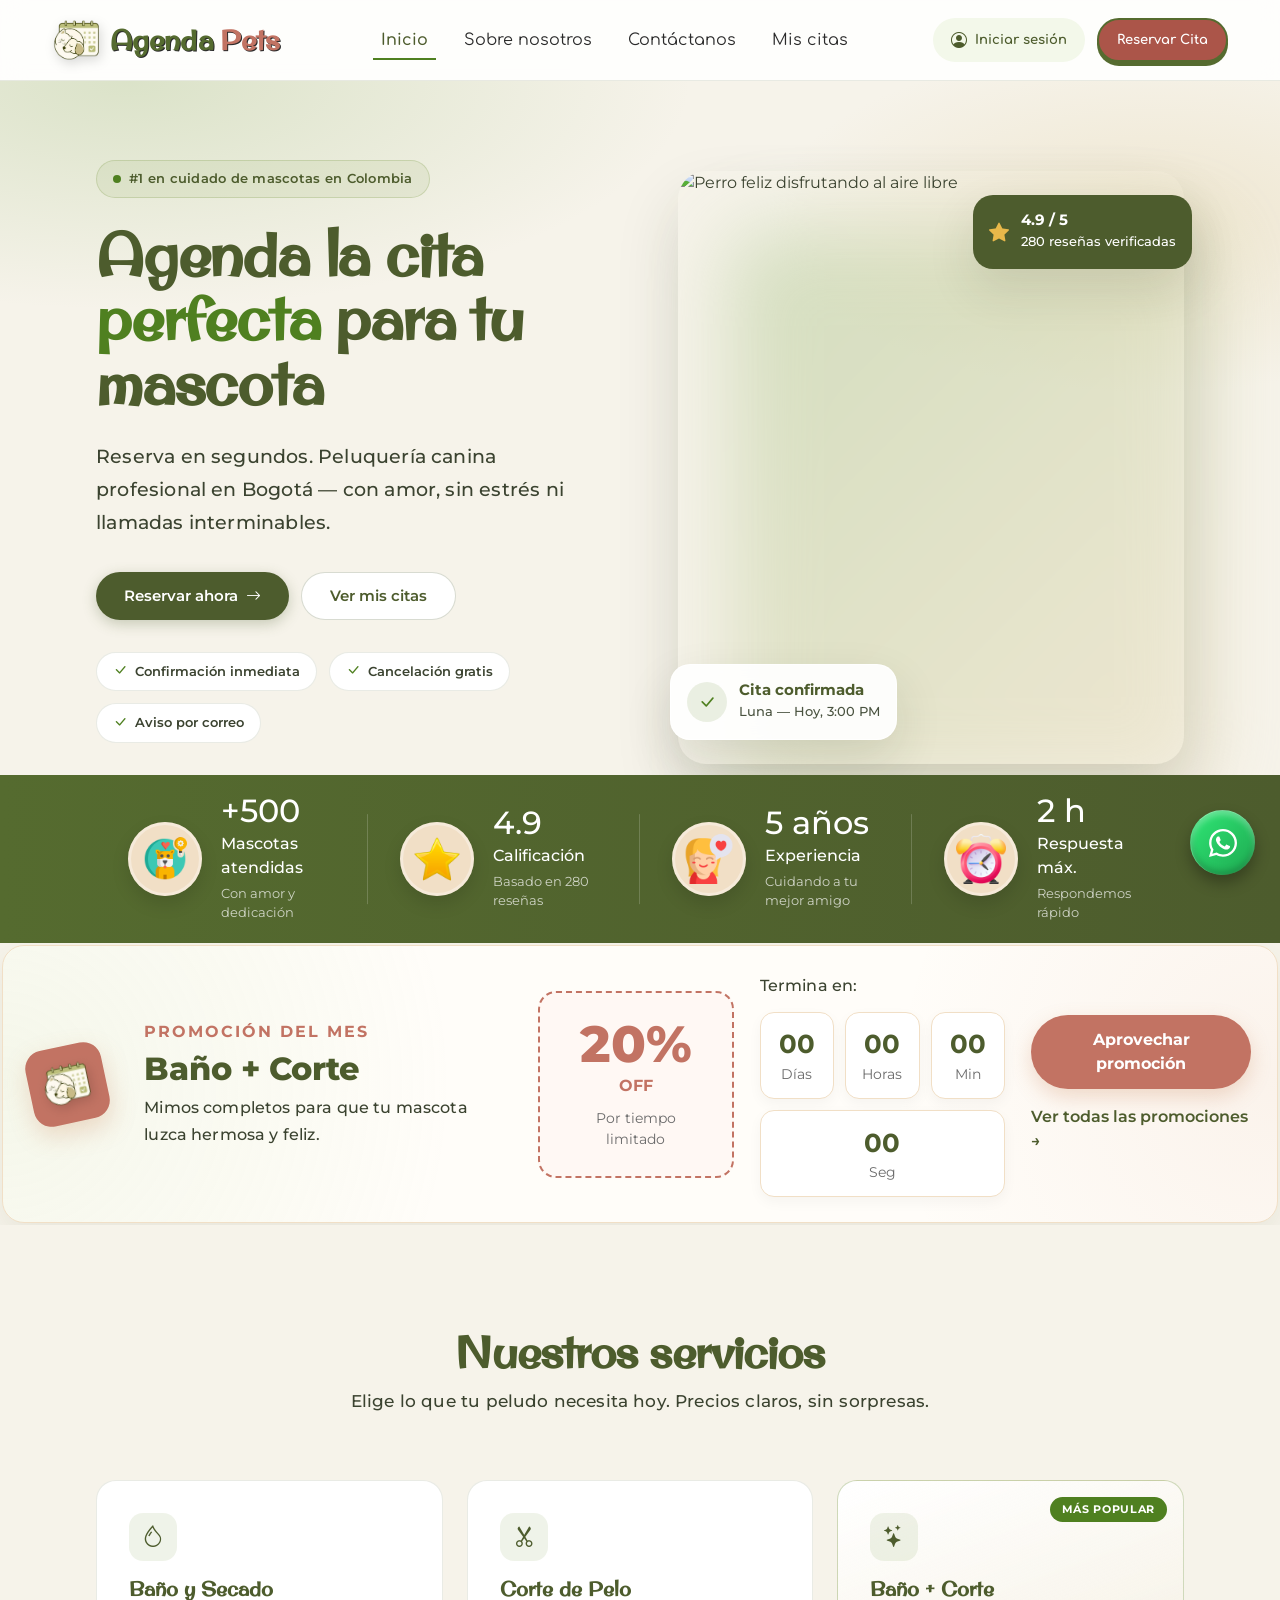
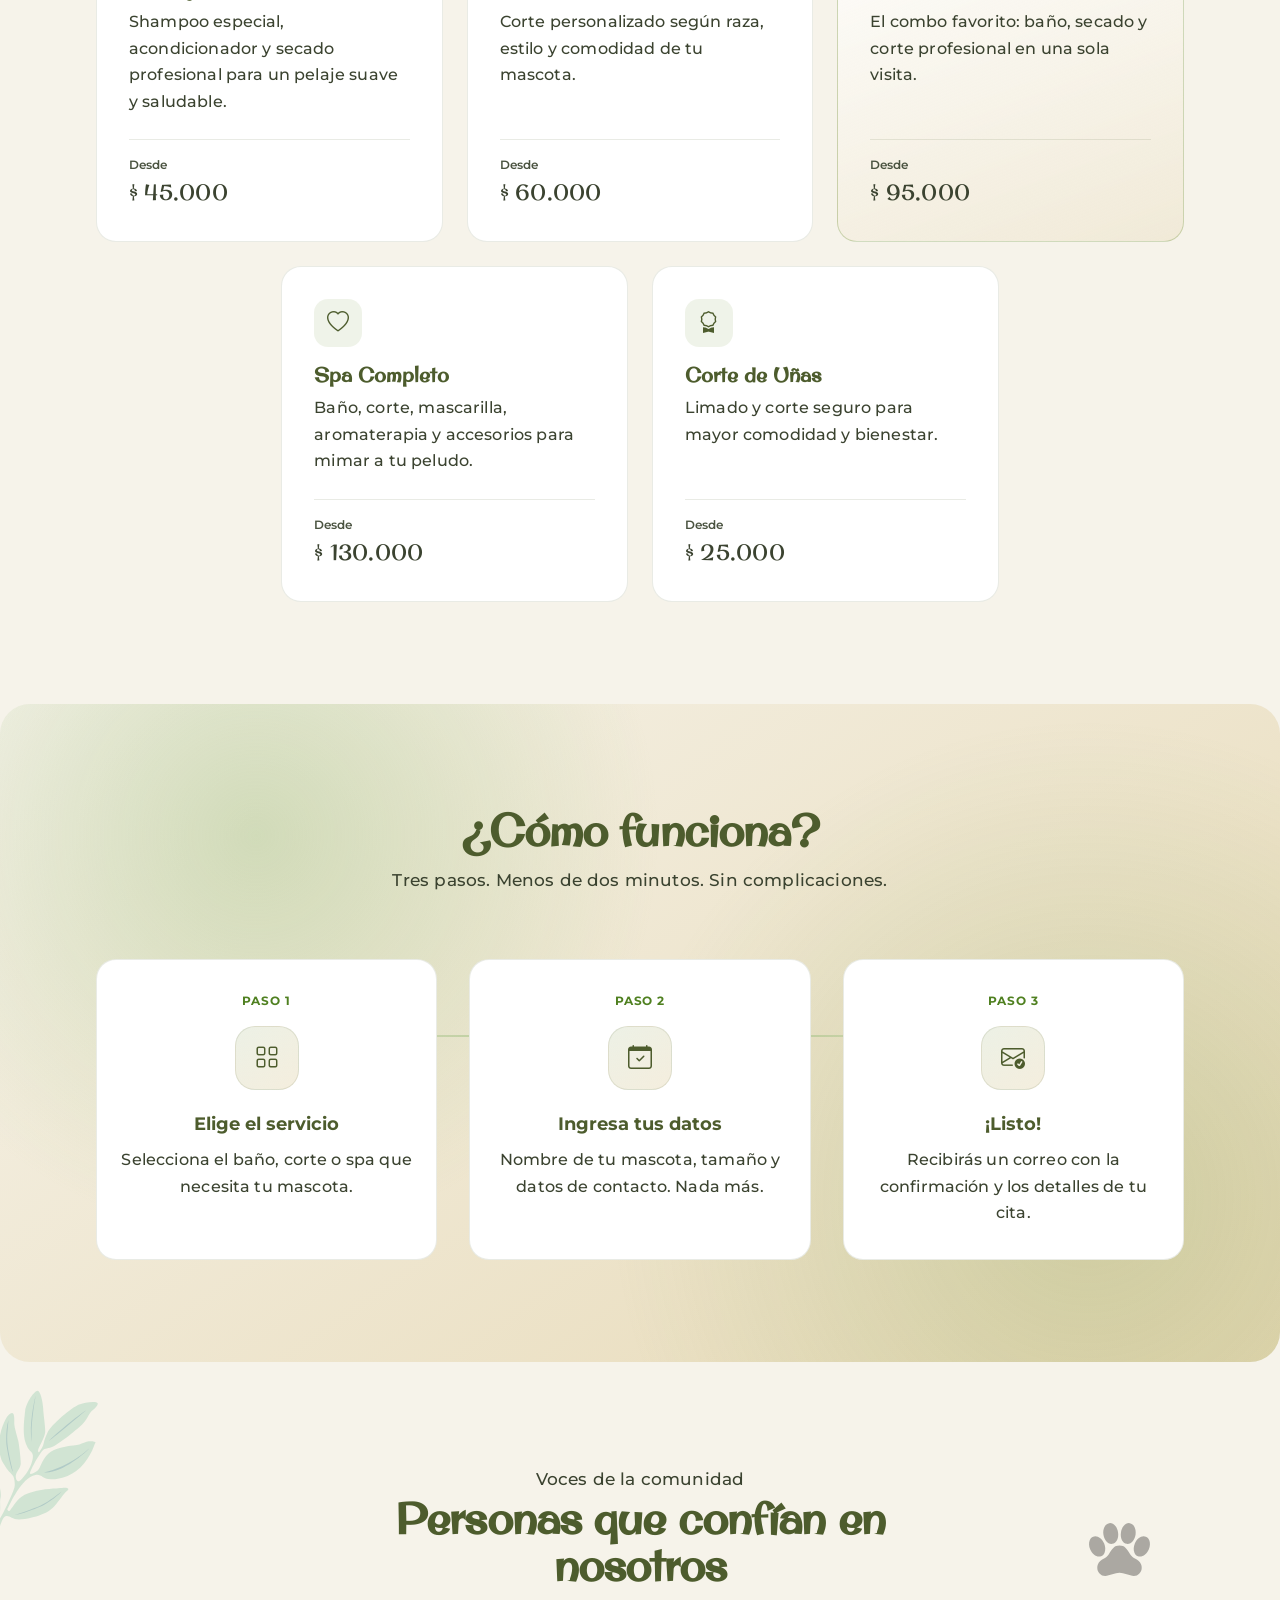
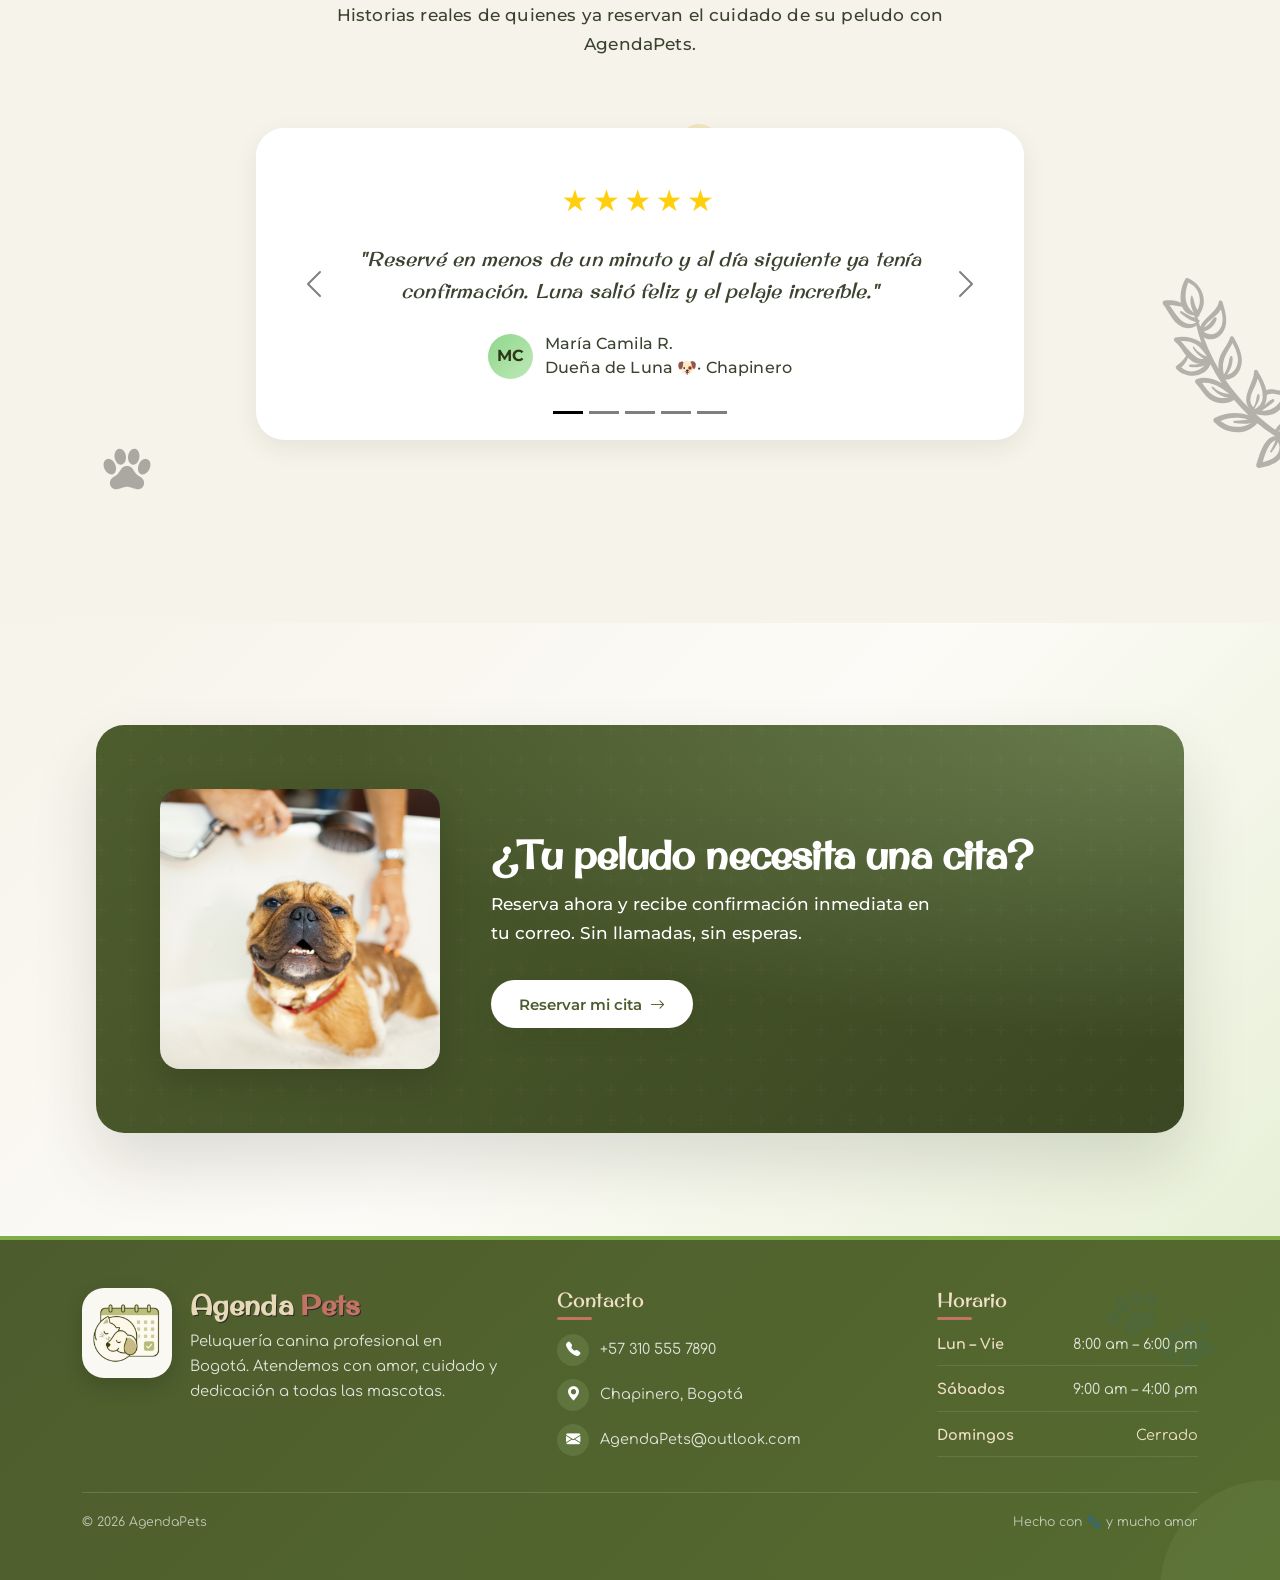
==== commit 2afd0ea4: "arreglo contrastes todas las vistas, letras titulos original surfer, banner ajustado en tamaño, tran" ====
--- a/apps/client/index.html
+++ b/apps/client/index.html
@@ -7,19 +7,20 @@
     <meta name="description"
         content="AgendaPets — Reserva citas de peluquería canina en Bogotá en segundos. Confirmación inmediata, cancelación gratis y atención profesional.">
     <title>Inicio | AgendaPets — Reserva citas para tu mascota</title>
-   
+   <link rel="icon" type="image/png" href="./assets/logo.png">
     <link rel="preconnect" href="https://fonts.gstatic.com" crossorigin>
     <link href="https://fonts.googleapis.com/css2?family=Comfortaa:wght@300..700&family=Montserrat:ital,wght@0,100..900;1,100..900&family=Original+Surfer&display=swap" rel="stylesheet">
     <link href="https://cdn.jsdelivr.net/npm/bootstrap@5.3.8/dist/css/bootstrap.min.css"  rel="stylesheet" integrity="sha384-sRIl4kxILFvY47J16cr9ZwB07vP4J8+LH7qKQnuqkuIAvNWLzeN8tE5YBujZqJLB" crossorigin="anonymous"> 
     <link rel="stylesheet"   href="https://cdn.jsdelivr.net/npm/bootstrap-icons@1.11.3/font/bootstrap-icons.min.css">
 
-    <link rel="stylesheet" href="css/pages/_home-content.css">
+    <link rel="stylesheet" href="css/tokens.css">
+    <link rel="stylesheet" href="css/base.css">
+    <link rel="stylesheet" href="css/pages/home.page.css">
     <link rel="stylesheet" href="css/components/navbar.css">
     <link rel="stylesheet" href="css/components/promo.css">
     <link rel="stylesheet" href="css/components/auth.css">
-    <link rel="stylesheet" href="css/tokens.css">
-    <link rel="stylesheet" href="css/base.css">
     <link rel="stylesheet" href="css/components/footer.css">
+     <link rel="stylesheet" href="css/pages/citas.page.css">
 
 
 </head>
@@ -89,6 +90,7 @@
 
         <!-- Social proof: métricas de confianza -->
         <section class="home-stats">
+            
             <div class="home-container">
 
                 <div class="home-stats__grid">
@@ -260,6 +262,16 @@
 
         <!-- Testimonios -->
         <section class="home-testimonials home-section" id="testimonios" aria-labelledby="testimonios-heading">
+
+               <div class="background-shapes" aria-hidden="true">
+            <img class="bg-shape bg-leaf leaf1" src="./assets/contactanos/hoja.svg" alt="">
+            <img class="bg-shape bg-leaf leaf2" src="./assets/contactanos/hoja2.svg" alt="">
+            <img class="bg-shape bg-paw paw1" src="./assets/contactanos/huella.svg" alt="">
+            <img class="bg-shape bg-paw paw2" src="./assets/contactanos/huella.svg" alt="">
+            <img class="bg-shape bg-heart heart1" src="./assets/contactanos/corazon.svg" alt="">
+            <img class="bg-shape bg-heart heart2" src="./assets/contactanos/corazon.svg" alt="">
+        </div>
+
             <div class="home-container">
                 <header class="home-section-header home-section-header--center home-reveal">
                     <p class="home-section-kicker">Voces de la comunidad</p>
@@ -267,7 +279,7 @@
                     <p>Historias reales de quienes ya reservan el cuidado de su peludo con AgendaPets.</p>
                 </header>
             </div>
-        <div id="carouselExampleDark" class="carousel carousel-dark slide">
+        <div id="carouselExampleDark" class="carousel carousel-dark slide" data-bs-ride="carousel" data-bs-interval="8000">
             <div class="carousel-indicators">
                 <button type="button" data-bs-target="#carouselExampleDark" data-bs-slide-to="0" class="active"
                     aria-current="true" aria-label="Slide 1"></button>
@@ -281,7 +293,7 @@
                     aria-label="Slide 5"></button>
             </div>
             <div class="carousel-inner">
-                <div class="carousel-item active" data-bs-interval="10000">
+                <div class="carousel-item active" data-bs-interval="8000">
                     <div class="home-proof__stars" aria-hidden="true">★★★★★</div>
                     <p class="home-proof__quote">
                         "Reservé en menos de un minuto y al día siguiente ya tenía confirmación. Luna salió feliz y
@@ -295,7 +307,7 @@
                         </div>
                     </footer>
                 </div>
-                <div class="carousel-item" data-bs-interval="2000">
+                <div class="carousel-item" data-bs-interval="8000">
                     <div class="home-proof__stars" aria-hidden="true">★★★★★</div>
                     <p class="home-proof__quote">
                         "Reservar en Agenda Pets fue muy facil y atendieron excelente a mi gatito Romeo."
@@ -368,14 +380,20 @@
         <section class="home-cta" aria-labelledby="cta-heading">
             <div class="home-container">
                 <div class="home-cta__panel home-reveal">
-                    <div class="home-cta__content">
-                        <h2 class="home-cta__title" id="cta-heading">¿Tu peludo necesita una cita?</h2>
-                        <p class="home-cta__text">Reserva ahora y recibe confirmación inmediata en tu correo. Sin
-                            llamadas, sin esperas.</p>
-                        <a href="reservar.html" class="home-btn home-btn--inverse">
-                            Reservar mi cita
-                            <i class="bi bi-arrow-right" aria-hidden="true"></i>
-                        </a>
+                    <div class="home-cta__split">
+                        <div class="home-cta__photo">
+                            <img src="./assets/img/anthony-duran-xypTOFe_hqc-unsplash.jpg"
+                                alt="Perro feliz en la peluquería" class="home-cta__img">
+                        </div>
+                        <div class="home-cta__info">
+                            <h2 class="home-cta__title" id="cta-heading">¿Tu peludo necesita una cita?</h2>
+                            <p class="home-cta__text">Reserva ahora y recibe confirmación inmediata en tu correo. Sin
+                                llamadas, sin esperas.</p>
+                            <a href="reservar.html" class="home-btn home-btn--inverse">
+                                Reservar mi cita
+                                <i class="bi bi-arrow-right" aria-hidden="true"></i>
+                            </a>
+                        </div>
                     </div>
                 </div>
             </div>
--- a/apps/client/css/tokens.css
+++ b/apps/client/css/tokens.css
@@ -3,19 +3,19 @@
   --ap-crema: #FAF8F2;
   --ap-cards: #FFFDF9;
   --ap-verdeOscuro: #4D5C2D;
-  --ap-acento: #C97A4C;
+  --ap-acento: #C27363;
   --texto: #6B6B6B;
   --ap-verdeOscuroNuevo: #556B2F;
   --ap-verdeMedioNuevo: #7EAE45;
   --ap-verdeClaroNuevo: #BFD99A;
   --ap-beigeNuevo: #F1DFC6;
   --ap-doradosuave: #D2A441;
-  --ap-coral: #D98B7B;
+  --ap-coral: #C27363;
   --ap-blanco: #ffffff;
   --ap-negro: #2b2b2b;
   --ap-cream: #F6F3EA;
   --ap-dark-green: #4D5C2D;
-  --ap-medium-green: #7C9A4A;
+  --ap-medium-green: #4F8020;
   --ap-light-green: #A8C48A;
   --ap-tan: #E7D9B5;
 
@@ -25,10 +25,10 @@
   --color-bg-muted: #EDE8DC;
   --color-primary: #4D5C2D;
   --color-primary-hover: #3E4A24;
-  --color-accent: #7C9A4A;
+  --color-accent: #4F8020;
   --color-accent-soft: #A8C48A;
   --color-accent-muted: #E7D9B5;
-  --color-text: #2C3319;
+  --color-text: #4D5C2D;
   --color-text-body: #3B4330;
   --color-text-secondary: #4A5340;
   --color-text-muted: #5D6652;
@@ -66,7 +66,7 @@
   --ink: #2c3319;
   --muted: #667056;
   --green: #4d5c2d;
-  --sage: #7c9a4a;
+  --sage: #4f8020;
   --leaf: #a8c48a;
   --tan: #e7d9b5;
   --cream: #f6f3ea;
--- a/apps/client/css/base.css
+++ b/apps/client/css/base.css
@@ -1,6 +1,17 @@
+html {
+  overflow-x: clip;
+}
+
 body {
   background-color: var(--ap-cream);
   color: var(--ap-dark-green);
   font-family: "Montserrat", sans-serif;
   padding-top: 80px;
+  overflow-x: clip;
 }
+
+@media (max-width: 767.98px) {
+  body:has(.whatsapp-3d) {
+    padding-bottom: 76px;
+  }
+}
--- a/apps/client/css/pages/home.page.css
+++ b/apps/client/css/pages/home.page.css
@@ -0,0 +1,985 @@
+/* ── Page shell ── */
+.home-page {
+  background-color: var(--color-bg);
+  color: var(--color-text-body);
+  font-family: var(--font-body);
+  -webkit-font-smoothing: antialiased;
+  text-rendering: optimizeLegibility;
+}
+
+/* Párrafos en main: color sólido WCAG AA (excepto bloques oscuros) */
+.home-page main p {
+  color: var(--color-text-body);
+  font-weight: 500;
+  letter-spacing: 0.01em;
+}
+
+.home-page main .home-stats p,
+.home-page main .home-cta__panel p {
+  color: #ffffff;
+  font-family: var(--font-body);
+  letter-spacing: normal;
+}
+
+.home-page main {
+  overflow-x: clip;
+}
+
+.home-container {
+  margin-inline: auto;
+  max-width: var(--container-max);
+  padding-inline: clamp(var(--space-4), 4vw, var(--space-6));
+}
+
+.home-section {
+  padding-block: clamp(var(--space-10), 8vw, var(--space-16));
+}
+
+.home-section--tight {
+  padding-block: clamp(var(--space-8), 6vw, var(--space-10));
+}
+
+/* ── Eyebrow & headings ── */
+.home-eyebrow {
+  align-items: center;
+  background: rgba(124, 154, 74, 0.1);
+  border: 1px solid rgba(124, 154, 74, 0.25);
+  border-radius: var(--radius-full);
+  color: var(--color-primary);
+  display: inline-flex;
+  font-size: 0.8125rem;
+  font-weight: 600;
+  gap: var(--space-2);
+  letter-spacing: 0.02em;
+  margin-bottom: var(--space-5);
+  padding: var(--space-2) var(--space-4);
+}
+
+.home-eyebrow__dot {
+  animation: home-pulse 2s ease-in-out infinite;
+  background: var(--color-accent);
+  border-radius: 50%;
+  flex-shrink: 0;
+  height: 0.5rem;
+  width: 0.5rem;
+}
+
+@keyframes home-pulse {
+
+  0%,
+  100% {
+    opacity: 1;
+    transform: scale(1);
+  }
+
+  50% {
+    opacity: 0.6;
+    transform: scale(0.85);
+  }
+}
+
+.home-display {
+  color: var(--color-text);
+  font-family: var(--font-display);
+  font-size: clamp(2.25rem, 5vw, 3.75rem);
+  font-weight: 600;
+  letter-spacing: -0.02em;
+  line-height: 1.08;
+  margin-bottom: var(--space-5);
+}
+
+.home-display em {
+  color: var(--color-accent);
+  font-style: normal;
+}
+
+.home-lead {
+  color: var(--color-text-body);
+  font-size: clamp(1.0625rem, 2vw, 1.1875rem);
+  font-weight: 500;
+  line-height: 1.75;
+  margin-bottom: var(--space-6);
+  max-width: 34rem;
+}
+
+.home-section-header {
+  margin-bottom: clamp(var(--space-8), 6vw, var(--space-10));
+  max-width: 40rem;
+  text-align: center;
+}
+
+.home-section-header--center {
+  margin-inline: auto;
+}
+
+.home-section-header .home-display {
+  font-size: clamp(1.75rem, 3.5vw, 2.75rem);
+  margin-bottom: var(--space-3);
+}
+
+.home-section-header p {
+  color: var(--color-text-body);
+  font-size: 1.0625rem;
+  font-weight: 500;
+  line-height: 1.7;
+  margin-bottom: 0;
+}
+
+/* ── Buttons ── */
+.home-actions {
+  align-items: center;
+  display: flex;
+  flex-wrap: wrap;
+  gap: var(--space-3);
+  margin-bottom: var(--space-6);
+}
+
+.home-btn {
+  align-items: center;
+  border: none;
+  border-radius: var(--radius-full);
+  cursor: pointer;
+  display: inline-flex;
+  font-family: var(--font-body);
+  font-size: 0.9375rem;
+  font-weight: 600;
+  gap: var(--space-2);
+  justify-content: center;
+  line-height: 1;
+  min-height: 3rem;
+  padding: 0.875rem 1.75rem;
+  text-decoration: none;
+  transition:
+    background-color var(--motion-base),
+    border-color var(--motion-base),
+    box-shadow var(--motion-base),
+    transform var(--motion-fast),
+    color var(--motion-base);
+}
+
+.home-btn:focus-visible {
+  outline: 2px solid var(--color-accent);
+  outline-offset: 3px;
+}
+
+.home-btn--primary {
+  background: var(--color-primary);
+  box-shadow: 0 4px 14px rgba(77, 92, 45, 0.28);
+  color: #fff;
+}
+
+.home-btn--primary:hover {
+  background: var(--color-primary-hover);
+  box-shadow: 0 8px 24px rgba(77, 92, 45, 0.32);
+  color: #fff;
+  transform: translateY(-1px);
+}
+
+.home-btn--ghost {
+  background: var(--color-bg-elevated);
+  border: 1px solid var(--color-border-strong);
+  color: var(--color-text);
+}
+
+.home-btn--ghost:hover {
+  background: var(--color-bg-muted);
+  border-color: var(--color-primary);
+  color: var(--color-primary);
+}
+
+.home-btn--inverse {
+  background: #fff;
+  box-shadow: var(--shadow-md);
+  color: var(--color-primary);
+}
+
+.home-btn--inverse:hover {
+  background: var(--color-accent-muted);
+  color: var(--color-primary);
+  transform: translateY(-1px);
+}
+
+.home-btn--sm {
+  font-size: 0.875rem;
+  min-height: 2.625rem;
+  padding: 0.625rem 1.25rem;
+}
+
+.home-btn--block {
+  width: 100%;
+}
+
+/* ── Trust chips ── */
+.home-trust {
+  display: flex;
+  flex-wrap: wrap;
+  gap: var(--space-3);
+  list-style: none;
+  margin: 0;
+  margin-bottom: var(--space-6);
+  padding: 0;
+}
+
+.home-trust li {
+  align-items: center;
+  background: var(--color-bg-elevated);
+  border: 1px solid var(--color-border);
+  border-radius: var(--radius-full);
+  color: var(--color-text-body);
+  display: inline-flex;
+  font-size: 0.8125rem;
+  font-weight: 600;
+  gap: var(--space-2);
+  padding: var(--space-2) var(--space-4);
+}
+
+.home-trust i {
+  color: var(--color-accent);
+  font-size: 0.9rem;
+}
+
+/* ── Hero ── */
+.home-hero {
+  isolation: isolate;
+  padding-top: var(--nav-height);
+  padding-bottom: 0;
+  position: relative;
+}
+
+.home-hero__bg {
+  background:
+    radial-gradient(ellipse 80% 60% at 10% 0%, rgba(168, 196, 138, 0.35), transparent 55%),
+    radial-gradient(ellipse 60% 50% at 90% 20%, rgba(231, 217, 181, 0.5), transparent 50%),
+    var(--color-bg);
+  inset: 0;
+  position: absolute;
+  z-index: -1;
+
+}
+
+.home-hero__grid {
+  align-items: center;
+  display: grid;
+  gap: clamp(var(--space-8), 6vw, var(--space-12));
+  grid-template-columns: 1fr;
+}
+
+@media (min-width: 992px) {
+  .home-hero__grid {
+    grid-template-columns: 1fr 1fr;
+  }
+}
+
+.home-hero__visual {
+  position: relative;
+}
+
+.home-hero__frame {
+  border-radius: var(--radius-xl);
+  box-shadow: var(--shadow-xl);
+  display: block;
+  height: auto;
+  object-fit: cover;
+  width: 100%;
+}
+
+.home-hero__glow {
+  background: linear-gradient(135deg, var(--color-accent-soft), var(--color-accent-muted));
+  border-radius: var(--radius-xl);
+  filter: blur(40px);
+  inset: 10% -5% -5% 10%;
+  opacity: 0.45;
+  position: absolute;
+  z-index: -1;
+}
+
+.home-float {
+  backdrop-filter: blur(12px);
+  background: rgba(255, 255, 255, 0.92);
+  border: 1px solid rgba(255, 255, 255, 0.8);
+  border-radius: var(--radius-lg);
+  box-shadow: var(--shadow-lg);
+  display: flex;
+  gap: var(--space-3);
+  padding: var(--space-4);
+  position: absolute;
+}
+
+.home-float strong {
+  color: var(--color-primary);
+  display: block;
+  font-size: 0.9375rem;
+  font-weight: 700;
+  line-height: 1.2;
+}
+
+.home-float span {
+  color: var(--color-text-secondary);
+  font-size: 0.8125rem;
+  font-weight: 500;
+}
+
+.home-float--rating {
+  align-items: center;
+  background: var(--color-primary);
+  border: none;
+  color: #fff;
+  right: -0.5rem;
+  top: var(--space-5);
+}
+
+.home-float--rating i {
+  color: var(--color-star);
+  font-size: 1.25rem;
+}
+
+.home-float--rating strong,
+.home-float--rating span {
+  color: #fff;
+}
+
+.home-float--appointment {
+  align-items: center;
+  bottom: var(--space-5);
+  left: -0.5rem;
+}
+
+.home-float--appointment i {
+  align-items: center;
+  background: rgba(124, 154, 74, 0.15);
+  border-radius: 50%;
+  color: var(--color-accent);
+  display: flex;
+  font-size: 1.125rem;
+  height: 2.5rem;
+  justify-content: center;
+  width: 2.5rem;
+}
+
+/* FRANJA VERDE */
+.home-stats{
+background:linear-gradient(90deg,var(--ap-verdeOscuroNuevo),var(--ap-verdeOscuro));
+padding:1.25rem 0;
+overflow:hidden;
+}
+
+.home-stats__grid{
+display:grid;
+grid-template-columns:repeat(4,1fr);
+}
+
+.home-stats__item{
+display:flex;
+align-items:center;
+gap:1.2rem;
+padding:0 2rem;
+position:relative;
+}
+
+.home-stats__item:not(:last-child)::after{
+content:"";
+position:absolute;
+right:0;
+top:50%;
+transform:translateY(-50%);
+width:1px;
+height:70%;
+background:rgba(255,255,255,.18);
+}
+
+.home-stats__icon{
+width:74px;
+height:74px;
+background:var(--ap-beigeNuevo);
+border-radius:50%;
+display:flex;
+justify-content:center;
+align-items:center;
+flex-shrink:0;
+box-shadow:
+0 8px 18px rgba(0,0,0,.12),
+inset 0 0 0 3px rgba(255,255,255,.35);
+transition:.35s;
+}
+
+.home-stats__icon:hover{
+transform:translateY(-6px);
+}
+
+.home-stats__icon img{
+width:50px;
+height:50px;
+object-fit:contain;
+}
+
+.home-stats__value{
+font-size:2rem;
+font-weight:700;
+color:white;
+line-height:1;
+margin-bottom:.35rem;
+}
+
+.home-stats__label{
+font-size:1rem;
+font-weight:600;
+color:white;
+margin-bottom:.2rem;
+}
+
+.home-stats__item span{
+display:block;
+font-size:.82rem;
+color:rgba(255,255,255,.72);
+}
+
+@media(max-width:992px){
+
+.home-stats__grid{
+grid-template-columns:repeat(2,1fr);
+row-gap:2rem;
+}
+
+.home-stats__item:nth-child(2)::after{
+display:none;
+}
+
+}
+
+@media(max-width:640px){
+
+.home-stats{
+padding:2.5rem 0;
+}
+
+.home-stats__grid{
+grid-template-columns:1fr;
+gap:2rem;
+}
+
+.home-stats__item{
+justify-content:center;
+text-align:left;
+}
+
+.home-stats__item::after{
+display:none;
+}
+
+.home-stats__icon{
+width:68px;
+height:68px;
+}
+
+.home-stats__value{
+font-size:1.8rem;
+}
+
+}
+/* ── Service cards ── */
+.home-services {
+  background: var(--color-bg);
+}
+
+.home-services__grid {
+  display: grid;
+  gap: var(--space-5);
+  grid-template-columns: 1fr;
+}
+
+@media (min-width: 768px) {
+  .home-services__grid {
+    grid-template-columns: repeat(2, 1fr);
+  }
+}
+
+@media (min-width: 1200px) {
+  .home-services__grid--five {
+    grid-template-columns: repeat(6, 1fr);
+  }
+
+  .home-services__grid--five .home-service {
+    grid-column: span 2;
+  }
+
+  .home-services__grid--five .home-service:nth-child(4) {
+    grid-column: 2 / span 2;
+  }
+
+  .home-services__grid--five .home-service:nth-child(5) {
+    grid-column: 4 / span 2;
+  }
+}
+
+@media (min-width: 1200px) {
+  .home-services__grid:not(.home-services__grid--five) {
+    grid-template-columns: repeat(3, 1fr);
+  }
+}
+
+.home-service {
+  background: var(--color-bg-elevated);
+  border: 1px solid var(--color-border);
+  border-radius: var(--radius-lg);
+  display: flex;
+  flex-direction: column;
+  padding: var(--space-6);
+  position: relative;
+  transition:
+    border-color var(--motion-base),
+    box-shadow var(--motion-base),
+    transform var(--motion-base);
+}
+
+.home-service:hover {
+  border-color: var(--color-border-strong);
+  box-shadow: var(--shadow-md);
+  transform: translateY(-4px);
+}
+
+.home-service--featured {
+  background: linear-gradient(160deg, #fff 0%, rgba(231, 217, 181, 0.35) 100%);
+  border-color: rgba(124, 154, 74, 0.35);
+}
+
+.home-service__badge {
+  background: var(--color-accent);
+  border-radius: var(--radius-full);
+  color: #fff;
+  font-size: 0.6875rem;
+  font-weight: 700;
+  letter-spacing: 0.06em;
+  padding: var(--space-1) var(--space-3);
+  position: absolute;
+  right: var(--space-4);
+  text-transform: uppercase;
+  top: var(--space-4);
+}
+
+.home-service__icon {
+  align-items: center;
+  background: rgba(124, 154, 74, 0.12);
+  border-radius: var(--radius-md);
+  color: var(--color-primary);
+  display: flex;
+  font-size: 1.375rem;
+  height: 3rem;
+  justify-content: center;
+  margin-bottom: var(--space-4);
+  width: 3rem;
+}
+
+.home-service__title {
+  color: var(--color-text);
+  font-family: var(--font-display);
+  font-size: 1.25rem;
+  font-weight: 600;
+  margin-bottom: var(--space-2);
+}
+
+.home-service__text {
+  color: var(--color-text-body);
+  flex-grow: 1;
+  font-size: 0.975rem;
+  font-weight: 500;
+  line-height: 1.7;
+  margin-bottom: var(--space-5);
+}
+
+.home-service__footer {
+  align-items: flex-end;
+  border-top: 1px solid var(--color-border);
+  display: flex;
+  justify-content: space-between;
+  padding-top: var(--space-4);
+}
+
+.home-service__price-label {
+  color: var(--color-text-secondary);
+  display: block;
+  font-size: 0.75rem;
+  font-weight: 600;
+  margin-bottom: 0.125rem;
+}
+
+.home-service__price {
+  color: var(--color-text);
+  font-family: var(--font-display);
+  font-size: 1.375rem;
+  font-weight: 600;
+  margin: 0;
+}
+
+
+
+/* ── Process ── */
+.home-process {
+
+  border-radius: 30px;
+  color: #4D5C2D;
+
+  background:
+    radial-gradient(circle at 20% 20%,
+      rgba(168, 196, 138, 0.45),
+      transparent 35%),
+    radial-gradient(circle at 85% 75%,
+      rgba(124, 154, 74, 0.25),
+      transparent 40%),
+    linear-gradient(145deg,
+      #F6F3EA,
+      #E7D9B5);
+
+}
+
+.home-process__grid {
+  display: grid;
+  gap: var(--space-5);
+  grid-template-columns: 1fr;
+  position: relative;
+}
+
+@media (min-width: 992px) {
+  .home-process__grid {
+    gap: var(--space-6);
+    grid-template-columns: repeat(3, 1fr);
+  }
+
+  .home-process__grid::before {
+    background: linear-gradient(90deg, transparent, var(--color-accent-soft), transparent);
+    content: "";
+    height: 2px;
+    left: 12%;
+    position: absolute;
+    right: 12%;
+    top: 4.75rem;
+    z-index: 0;
+  }
+}
+
+.home-step {
+  background: var(--color-bg-elevated);
+  border: 1px solid var(--color-border);
+  border-radius: var(--radius-lg);
+  padding: var(--space-6) var(--space-5);
+  position: relative;
+  text-align: center;
+  z-index: 1;
+}
+
+.home-step__eyebrow {
+  color: var(--color-accent);
+  display: block;
+  font-family: var(--font-body);
+  font-size: 0.75rem;
+  font-weight: 700;
+  letter-spacing: 0.08em;
+  margin-bottom: var(--space-4);
+  text-transform: uppercase;
+}
+
+.home-step__icon-wrap {
+  align-items: center;
+  background: linear-gradient(145deg, rgba(124, 154, 74, 0.14), rgba(231, 217, 181, 0.45));
+  border: 1px solid var(--color-border);
+  border-radius: var(--radius-lg);
+  color: var(--color-primary);
+  display: inline-flex;
+  font-size: 1.5rem;
+  height: 4rem;
+  justify-content: center;
+  margin: 0 auto var(--space-5);
+  width: 4rem;
+}
+
+.home-step__title {
+  color: var(--color-text);
+  font-family: var(--font-body);
+  font-size: 1.125rem;
+  font-weight: 700;
+  margin-bottom: var(--space-3);
+}
+
+.home-step__text {
+  color: var(--color-text-body);
+  font-size: 0.975rem;
+  font-weight: 500;
+  line-height: 1.7;
+  margin: 0;
+}
+
+/* ── Social proof TESTIMONIOS ── */
+#carouselExampleDark {
+  max-width: 48rem;
+  margin: 70px auto 80px;
+  background: var(--color-bg-elevated);
+  border-radius: var(--radius-xl);
+  box-shadow: var(--shadow-md);
+  overflow: hidden;
+}
+
+#carouselExampleDark .carousel-item {
+  min-height: 280px;
+  padding: 50px 80px 60px;
+  text-align: center;
+}
+
+/* Animación */
+#carouselExampleDark:hover {
+  transform: translateY(-6px);
+  box-shadow: 0 18px 40px rgba(0, 0, 0, 0.12);
+}
+
+.home-proof__stars {
+  color: #FFCF0D;
+  font-size: 30px;
+  letter-spacing: .15em;
+  margin-bottom: 20px;
+}
+
+
+.home-proof__quote {
+  color: var(--color-text-body);
+  font-family: var(--font-display);
+  font-size: 1.25rem;
+  font-style: italic;
+  line-height: 1.6;
+  max-width: 38rem;
+  margin: 0 auto 25px;
+}
+
+.home-proof__author {
+  display: flex;
+  align-items: center;
+  justify-content: center;
+  gap: 12px;
+}
+
+.home-proof__avatar {
+  display: flex;
+  align-items: center;
+  justify-content: center;
+  width: 45px;
+  height: 45px;
+  border-radius: 50%;
+  background: linear-gradient(135deg, #4fc049a3, #9cdd92a5);
+  color: #2e3819;
+  font-weight: bold;
+}
+
+.home-proof__name,
+.home-proof__meta {
+  margin: 0;
+  text-align: left;
+}
+
+
+/* ── CTA ── */
+/* ── CTA Section ── */
+.home-cta {
+  background: linear-gradient(135deg, #f6f3ea 0%, #fdfbf7 50%, #e8f0d8 100%);
+  padding: clamp(var(--space-10), 8vw, var(--space-16)) 0;
+}
+
+.home-cta__panel {
+  background:
+    radial-gradient(ellipse at top right, rgba(168, 196, 138, 0.4), transparent 55%),
+    linear-gradient(135deg, var(--color-primary) 0%, #3a4722 100%);
+  border-radius: var(--radius-xl);
+  box-shadow: var(--shadow-xl);
+  overflow: hidden;
+  padding: clamp(var(--space-6), 5vw, var(--space-10));
+  position: relative;
+}
+
+.home-cta__panel::before {
+  background: url("data:image/svg+xml,%3Csvg width='60' height='60' viewBox='0 0 60 60' xmlns='http://www.w3.org/2000/svg'%3E%3Cg fill='none' fill-rule='evenodd'%3E%3Cg fill='%23ffffff' fill-opacity='0.04'%3E%3Cpath d='M36 34v-4h-2v4h-4v2h4v4h2v-4h4v-2h-4zm0-30V0h-2v4h-4v2h4v4h2V6h4V4h-4zM6 34v-4H4v4H0v2h4v4h2v-4h4v-2H6zM6 4V0H4v4H0v2h4v4h2V6h4V4H6z'/%3E%3C/g%3E%3C/g%3E%3C/svg%3E");
+  content: "";
+  inset: 0;
+  opacity: 0.5;
+  position: absolute;
+}
+
+/* Split layout */
+.home-cta__split {
+  display: grid;
+  grid-template-columns: auto 1fr;
+  gap: clamp(var(--space-6), 4vw, var(--space-10));
+  align-items: center;
+  position: relative;
+  z-index: 1;
+}
+
+/* Photo side */
+.home-cta__photo {
+  display: flex;
+  justify-content: center;
+  align-items: center;
+}
+
+.home-cta__img {
+  display: block;
+  width: 280px;
+  height: 280px;
+  object-fit: cover;
+  border-radius: var(--radius-lg);
+  box-shadow: 0 12px 32px rgba(0, 0, 0, 0.15);
+}
+
+/* Info side */
+.home-cta__info {
+  text-align: left;
+}
+
+.home-cta__title {
+  color: #ffffff;
+  font-family: var(--font-display);
+  font-size: clamp(1.75rem, 4vw, 2.5rem);
+  font-weight: 700;
+  letter-spacing: -0.02em;
+  line-height: 1.2;
+  margin-bottom: var(--space-3);
+}
+
+.home-cta__text {
+  color: #e0e8d4;
+  font-size: 1.0625rem;
+  font-weight: 500;
+  line-height: 1.7;
+  margin-bottom: var(--space-6);
+  max-width: 28rem;
+}
+
+/* CTA Button pulse animation */
+@keyframes cta-pulse {
+  0%, 100% {
+    box-shadow: 0 0 0 0 rgba(255, 255, 255, 0.4);
+  }
+  50% {
+    box-shadow: 0 0 0 12px rgba(255, 255, 255, 0);
+  }
+}
+
+.home-cta .home-btn--inverse {
+  animation: cta-pulse 2.5s ease-in-out infinite;
+}
+
+.home-cta .home-btn--inverse:hover {
+  animation: none;
+}
+
+@media (max-width: 640px) {
+  .home-cta__split {
+    grid-template-columns: 1fr;
+    text-align: center;
+  }
+
+  .home-cta__info {
+    text-align: center;
+  }
+
+  .home-cta__img {
+    width: 200px;
+    height: 200px;
+    margin: 0 auto;
+  }
+
+  .home-cta__text {
+    margin-inline: auto;
+  }
+}
+
+/* ── Reveal animation ── */
+.home-reveal {
+  opacity: 0;
+  transform: translateY(24px);
+  transition:
+    opacity var(--motion-slow),
+    transform var(--motion-slow);
+}
+
+.home-reveal.is-visible {
+  opacity: 1;
+  transform: translateY(0);
+}
+
+/* ── Navbar enhancement on home ── */
+.home-page .navbar {
+  backdrop-filter: blur(12px);
+  background: rgba(255, 255, 255, 0.85) !important;
+  border-bottom: 1px solid var(--color-border);
+  transition: box-shadow var(--motion-base);
+}
+
+.home-page .navbar.is-scrolled {
+  box-shadow: var(--shadow-sm);
+}
+
+.home-page .nav-link.active {
+  color: var(--color-primary) !important;
+  font-weight: 600;
+}
+
+/* ── Reduced motion ── */
+@media (prefers-reduced-motion: reduce) {
+  .home-reveal {
+    opacity: 1;
+    transform: none;
+    transition: none;
+  }
+
+  .home-eyebrow__dot {
+    animation: none;
+  }
+
+  .home-btn,
+  .home-service {
+    transition: none;
+  }
+}
+
+/* ── Mobile refinements ── */
+@media (max-width: 767.98px) {
+  .home-float--rating {
+    right: var(--space-2);
+    top: var(--space-2);
+  }
+
+  .home-float--appointment {
+    bottom: var(--space-2);
+    left: var(--space-2);
+  }
+
+  .home-actions {
+    flex-direction: column;
+    align-items: stretch;
+  }
+
+  .home-trust {
+    padding-right: 4.25rem;
+  }
+
+  .home-service__footer {
+    align-items: stretch;
+    flex-direction: column;
+    gap: var(--space-4);
+  }
+}
+
+/* ── Mobile refinements testimonios ── */
+@media (max-width: 768px) {
+
+  #carouselExampleDark {
+    margin: var(--space-6) var(--space-4) var(--space-8);
+  }
+
+  #carouselExampleDark .carousel-item {
+    min-height: 330px;
+    padding: 50px 45px 65px;
+  }
+
+  .home-proof__quote {
+    font-size: 1rem;
+  }
+
+}
+
--- a/apps/client/css/components/navbar.css
+++ b/apps/client/css/components/navbar.css
@@ -12,7 +12,8 @@
     top: 0;
     left: 0;
     width: 100%;
-    z-index: 1000;
+    box-sizing: border-box;
+    z-index: 1100;
  }
 
  /* =========================
@@ -76,9 +77,10 @@
      justify-content: center;
      gap: 8px;
      box-sizing: border-box;
-     height: 40px;
-     min-height: 40px;
-     padding: 0 16px;
+     height: auto;
+     min-height: 44px;
+     min-width: 0;
+     padding: 0 18px;
      border-radius: 999px;
      font: 700 0.82rem Comfortaa, sans-serif;
      line-height: 1;
@@ -91,37 +93,37 @@
  }
 
  
- .btn-inicioSesion {
-    background-color: var(--ap-blanco);
-     color: var(--ap-dark-green);
-     border: 2px solid var(--ap-dark-green);
-     border-radius: 50px;
-     padding: 9px 24px;
-     font-size: 18px;
-     font-weight: 500;
-     text-decoration: none;
-     transition: all 0.3s ease;
-     white-space: nowrap;
- }
-
- .btn-inicioSesion:hover {
-     background-color: var(--ap-verdeOscuroNuevo);
-     color: var(--ap-blanco);
- }
 
  .btn-reserva {
-     background-color: var(--ap-acento);
-     color: var(--ap-blanco);
-     border: 1.5px solid var(--ap-acento);
-     text-decoration: none;
-     transition: all 0.3s ease;
-     white-space: nowrap;
+     /* Dimensiones y alineación */
+  padding: 12px 28px;
+  display: inline-flex;
+  align-items: center;
+  justify-content: center;
+  gap: 8px;
+  font-family: 'Comfortaa', sans-serif;
+  font-size: 12px;
+  font-weight: 500;
+  color: var(--ap-blanco); /* Texto oscuro para máxima legibilidad sobre el coral */
+  background-color: #AB5549;
+  
+  /* Bordes y estructura */
+  border: 2px solid var(--ap-verdeOscuroNuevo); /* Borde sutil que le da estructura de botón de interfaz */
+  border-radius: 30px; /* Bordes redondeados y amigables estilo 'pets' */
+  cursor: pointer;
+  text-decoration: none;
+  /* Efectos y transiciones */
+  box-shadow: 0 4px 0px var(--ap-verdeOscuroNuevo); /* Sombra sólida estilo sticker/cómic que combina con las letras */
+  transition: all 0.2s cubic-bezier(0.175, 0.885, 0.32, 1.275);
+  transform: translateY(0);
  }
 
  .btn-reserva:hover {
-     background-color: var(--ap-verdeOscuro);
-     color: var(--ap-blanco);
-     border-color: var(--ap-beigeNuevo);
+    background-color: #8B4538; /* Hover más oscuro, contraste AA con crema */
+  color: var(--ap-crema); /* El texto cambia a tu crema claro para contrastar con el acento */
+  border-color: var(--ap-verdeOscuroNuevo);
+  transform: translateY(-2px); /* Se eleva sutilmente */
+  box-shadow: 0 6px 0px var(--ap-verdeOscuro); 
  }
 
  /* =========================
@@ -139,39 +141,72 @@
  @media (max-width: 991.98px) {
 
      .navbar {
-         padding: 8px 20px;
-     }
-
-     .navbar-collapse {
+         padding: 8px 16px;
+     }
+
+     .navbar-collapse.collapse.show,
+     .navbar-collapse.collapsing {
+         display: flex !important;
+         flex-basis: 100%;
          flex-direction: column;
-         align-items: center;
-
-         padding-top: 20px;
-         padding-bottom: 20px;
+         align-items: stretch;
+         width: 100%;
+         background: var(--ap-blanco);
+         padding: 12px 8px 24px;
      }
 
      .navbar-nav {
          flex-direction: column;
          align-items: center;
-
-         gap: 5px;
-
+         gap: 4px;
          margin: 0;
+         width: 100%;
      }
 
      .navbar-actions {
          flex-direction: column;
-         margin-top: 15px;
+         align-items: stretch;
+         gap: 10px;
+         margin: 16px auto 0;
          width: 100%;
-     }
-
-     .btn-inicioSesion,
-     .btn-reserva,
-     .sesion-chip--out,
-     .sesion-chip--in {
+         max-width: 280px;
+     }
+
+     .navbar-actions [data-sesion-slot] {
          width: 100%;
+     }
+
+     .navbar-actions .sesion-chip--out,
+     .navbar-actions .sesion-chip--in,
+     .navbar-actions .btn-reserva,
+     .btn-inicioSesion {
+         width: 100% !important;
+         max-width: 100%;
+         min-width: 0;
          justify-content: center;
          text-align: center;
+         box-sizing: border-box;
+     }
+
+     .navbar-actions .sesion-chip--in {
+         flex-wrap: wrap;
+         height: auto;
+         white-space: normal;
+     }
+
+     .brand-text {
+         font-size: 22px;
+         gap: 4px;
+     }
+
+     .logo-agenda {
+         height: 40px;
+     }
+ }
+
+ @media (max-width: 380px) {
+     .brand-text {
+         font-size: 18px;
      }
  }
 
@@ -232,38 +267,42 @@
 
  .navbar-toggler-icon {
      background-image: none;
-
-     width: 24px;
-     height: 18px;
-
+     width: 22px;
+     height: 16px;
      position: relative;
-
-     border-top: 2px solid var(--ap-dark-green);
-     /* border-bottom: 2px solid var(--ap-dark-green); */
+     display: inline-block;
+     border: 0;
+ }
+
+ .navbar-toggler-icon::before,
+ .navbar-toggler-icon::after {
+     content: "";
+     position: absolute;
+     left: 0;
+     width: 22px;
+     height: 2px;
+     background-color: var(--ap-dark-green);
+     transition: transform 0.25s ease, top 0.25s ease, opacity 0.2s ease;
  }
 
  .navbar-toggler-icon::before {
-     content: "";
-
-     position: absolute;
-
-     left: 0;
-     top: 7px;
-
-     width: 24px;
-     height: 2px;
-
-     background-color: var(--ap-dark-green);
- }
-
- .navbar-toggler[aria-expanded="true"] .navbar-toggler-icon {
-     border-top: none;
-     border-bottom: none;
+     top: 2px;
+     box-shadow: 0 7px 0 var(--ap-dark-green);
+ }
+
+ .navbar-toggler-icon::after {
+     top: 16px;
  }
 
  .navbar-toggler[aria-expanded="true"] .navbar-toggler-icon::before {
+     top: 9px;
+     box-shadow: none;
      transform: rotate(45deg);
-     transition: transform 0.3s ease;
+ }
+
+ .navbar-toggler[aria-expanded="true"] .navbar-toggler-icon::after {
+     top: 9px;
+     transform: rotate(-45deg);
  }
 
 
--- a/apps/client/css/components/auth.css
+++ b/apps/client/css/components/auth.css
@@ -68,7 +68,7 @@
   width:7px;
   height:7px;
   border-radius:50%;
-  background:#7c9a4a;
+  background:#4f8020;
   box-shadow:0 0 0 3px rgba(124,154,74,.25);
   flex-shrink:0;
 }
@@ -137,8 +137,10 @@
 
 @media (max-width:991.98px){
   .sesion-chip__copy small{display:none}
-  .sesion-chip--in{max-width:100%}
+  .sesion-chip--in{max-width:100%;width:100%;justify-content:center;flex-wrap:wrap}
+  .sesion-chip__copy strong{max-width:none}
 }
 @media (max-width:640px){
-  .auth-modal{padding:28px 20px 22px}
+  .auth-modal{padding:28px 20px 22px;width:min(420px,calc(100vw - 24px))}
+  .auth-overlay{padding:12px;align-items:end}
 }
--- a/apps/client/css/components/footer.css
+++ b/apps/client/css/components/footer.css
@@ -201,7 +201,7 @@
 }
 
 .footer-hours .closed {
-    color: var(--ap-coral);
+    color: var(--ap-beigeNuevo);
 }
 
 
@@ -312,3 +312,18 @@
   70% {box-shadow: inset 0 4px 6px rgba(255, 255, 255, 0.3), inset 0 -4px 6px rgba(0, 0, 0, 0.2), 0 8px 15px rgba(0, 0, 0, 0.3), 0 0 0 15px rgba(37, 211, 102, 0);  }
   100% { box-shadow: inset 0 4px 6px rgba(255, 255, 255, 0.3), inset 0 -4px 6px rgba(0, 0, 0, 0.2), 0 8px 15px rgba(0, 0, 0, 0.3), 0 0 0 0 rgba(37, 211, 102, 0);  }
 }
+
+@media (max-width: 767.98px) {
+  .whatsapp-3d {
+    width: 52px;
+    height: 52px;
+    right: 14px;
+    bottom: 14px;
+    z-index: 900;
+  }
+
+  .whatsapp-3d svg {
+    width: 26px;
+    height: 26px;
+  }
+}
--- a/apps/client/css/pages/citas.page.css
+++ b/apps/client/css/pages/citas.page.css
@@ -0,0 +1,788 @@
+
+.mis-citas-body {
+    background-color: var(--ap-cream);
+    font-family: "Montserrat", sans-serif;
+     display: flex;
+     flex-direction: column;
+    min-height:100%;
+    margin: 0;
+}
+
+.mis-citas-page {
+    min-height: 650px;
+    background-color: var(--ap-cream);
+    font-family: "Montserrat", sans-serif;
+     flex: 1;
+}
+
+
+/* =========================================================
+   ENCABEZADO
+========================================================= */
+
+.mis-citas-header {
+    padding-top: 35px;
+}
+
+.mis-citas-header h1 {
+    text-align: center;
+    color: var(--ap-dark-green);
+    font-family: "Comfortaa", sans-serif;
+    font-size: clamp(2rem, 4vw, 2.8rem);
+    font-weight: 700;
+    margin-bottom: 15px;
+    font-family: "Original Surfer", 'Comfortaa', cursive;
+}
+
+.mis-citas-subtitle {
+    text-align: center;
+    color: var(--ap-dark-green);
+    font-size: 1.5rem;
+    margin-bottom: 8px;
+}
+
+
+/* boton Iniciar sesion (menu citas) */
+
+.contenedor-boton {
+  display: flex;
+  justify-content: center; /* Centra horizontalmente en la ventana */
+  align-items: center;
+  width: 100%;             /* Ocupa todo el ancho disponible */
+  margin-top: 24px;        /* 👈 SEPARACIÓN: Espacio exacto entre el input y el botón */
+  margin-bottom: 16px;     /* Espacio inferior opcional */
+}
+
+
+
+/* =========================================================
+   ESTADO SIN CITAS
+========================================================= */
+
+.sin-citas {
+    max-width: 500px;
+    margin: 40px auto;
+    text-align: center;
+    background-color: #ffffff;
+    border: 1px solid var(--ap-light-green);
+    border-radius: 18px;
+    padding: 40px 25px;
+    box-shadow: 0 5px 16px rgba(77, 92, 45, 0.08);
+}
+
+.sin-citas i {
+    color: var(--ap-medium-green);
+
+    font-size: 3rem;
+}
+
+.sin-citas h2 {
+    color: var(--ap-dark-green);
+
+    font-size: 1.4rem;
+
+    margin-top: 15px;
+}
+
+.sin-citas p {
+    color: var(--texto);
+}
+
+
+/* =========================================================
+   RESPONSIVE
+========================================================= */
+
+@media (max-width: 576px) {
+
+    .mis-citas-header {
+        padding-top: 25px;
+    }
+
+    .cita-card {
+
+        grid-template-columns: 1fr;
+
+        grid-template-areas:
+            "info"
+            "acciones"
+            "resumen";
+
+        padding: 22px;
+
+    }
+
+    .cita-acciones {
+        width: 100%;
+    }
+
+    .btn-cita {
+        width: 100%;
+    }
+
+    .cita-resumen {
+        flex-direction: column;
+        align-items: flex-start;
+    }
+
+}
+
+
+
+
+
+
+/* PROBANDO ANIMACIONES FONDOS */
+/* Contenedor de las decoraciones */
+.background-shapes {
+    position: absolute;
+    inset: 0;
+    width: 100%;
+    height: 100%;
+    overflow: hidden;
+    pointer-events: none;
+    z-index: 0;
+}
+
+/* Todo el contenido real queda por encima */
+main > section {
+    position: relative;
+    z-index: 1;
+}
+
+/* Estilo general */
+.bg-shape {
+    opacity: 0.3 !important;
+    z-index: 0 !important;
+    position: absolute;
+    pointer-events: none;
+    user-select: none;
+
+    /* Movimiento suave */
+    animation-timing-function: ease-in-out;
+    animation-iteration-count: infinite;
+    animation-direction: alternate;
+}
+
+/* =========================================================
+   HOJAS
+   ========================================================= */
+
+.bg-leaf {
+    width: 170px;
+    opacity: 0.07;
+    filter: saturate(0.8);
+}
+
+.leaf1 {
+    top: 2%;
+    left: -45px;
+
+    animation:
+        leafFloat1 9s ease-in-out infinite alternate,
+        leafOpacity 7s ease-in-out infinite alternate;
+}
+
+.leaf2 {
+    right: -55px;
+    bottom: 18%;
+
+    width: 190px;
+
+    animation:
+        leafFloat2 11s ease-in-out infinite alternate,
+        leafOpacity 8s ease-in-out infinite alternate;
+}
+
+/* =========================================================
+   HUELLAS
+   ========================================================= */
+
+.bg-paw {
+    width: 65px;
+    opacity: 0.06;
+}
+
+.paw1 {
+    top: 18%;
+    right: 10%;
+
+    animation:
+        pawFloat1 7s ease-in-out infinite alternate,
+        pawOpacity 6s ease-in-out infinite alternate;
+}
+
+.paw2 {
+    bottom: 15%;
+    left: 8%;
+
+    width: 50px;
+
+    animation:
+        pawFloat2 8s ease-in-out infinite alternate,
+        pawOpacity 7s ease-in-out infinite alternate;
+}
+
+/* =========================================================
+   CORAZONES
+   ========================================================= */
+
+.bg-heart {
+    width: 42px;
+    opacity: 0.06;
+}
+
+.heart1 {
+    top: 42%;
+    left: 53%;
+
+    animation:
+        heartFloat1 6s ease-in-out infinite alternate,
+        heartOpacity 5s ease-in-out infinite alternate;
+}
+
+.heart2 {
+    bottom: 30%;
+    right: 22%;
+
+    width: 32px;
+
+    animation:
+        heartFloat2 7s ease-in-out infinite alternate,
+        heartOpacity 6s ease-in-out infinite alternate;
+}
+
+
+/* =========================================================
+   ANIMACIONES
+   ========================================================= */
+
+/* Hojas */
+
+@keyframes leafFloat1 {
+
+    0% {
+        transform: translate3d(0, 0, 0) rotate(-25deg);
+    }
+
+    50% {
+        transform: translate3d(10px, -18px, 0) rotate(-18deg);
+    }
+
+    100% {
+        transform: translate3d(0, -30px, 0) rotate(-28deg);
+    }
+}
+
+@keyframes leafFloat2 {
+
+    0% {
+        transform: translate3d(0, 0, 0) rotate(30deg);
+    }
+
+    50% {
+        transform: translate3d(-15px, -20px, 0) rotate(38deg);
+    }
+
+    100% {
+        transform: translate3d(-5px, -35px, 0) rotate(28deg);
+    }
+}
+
+
+/* Huellas */
+
+@keyframes pawFloat1 {
+
+    0% {
+        transform: translate3d(0, 0, 0) rotate(0deg);
+    }
+
+    50% {
+        transform: translate3d(-8px, -15px, 0) rotate(5deg);
+    }
+
+    100% {
+        transform: translate3d(5px, -28px, 0) rotate(-4deg);
+    }
+}
+
+@keyframes pawFloat2 {
+
+    0% {
+        transform: translate3d(0, 0, 0) rotate(-10deg);
+    }
+
+    50% {
+        transform: translate3d(10px, -12px, 0) rotate(-2deg);
+    }
+
+    100% {
+        transform: translate3d(3px, -25px, 0) rotate(-15deg);
+    }
+}
+
+
+/* Corazones */
+
+@keyframes heartFloat1 {
+
+    0% {
+        transform: translate3d(0, 0, 0) scale(1);
+    }
+
+    50% {
+        transform: translate3d(8px, -12px, 0) scale(1.08);
+    }
+
+    100% {
+        transform: translate3d(-5px, -22px, 0) scale(0.95);
+    }
+}
+
+@keyframes heartFloat2 {
+
+    0% {
+        transform: translate3d(0, 0, 0) scale(0.95);
+    }
+
+    50% {
+        transform: translate3d(-8px, -10px, 0) scale(1.08);
+    }
+
+    100% {
+        transform: translate3d(5px, -20px, 0) scale(1);
+    }
+}
+
+
+/* =========================================================
+   ANIMACIÓN DE OPACIDAD
+   ========================================================= */
+
+@keyframes leafOpacity {
+
+    0% {
+        opacity: 0.035;
+    }
+
+    50% {
+        opacity: 0.09;
+    }
+
+    100% {
+        opacity: 0.055;
+    }
+}
+
+@keyframes pawOpacity {
+
+    0% {
+        opacity: 0.025;
+    }
+
+    50% {
+        opacity: 0.075;
+    }
+
+    100% {
+        opacity: 0.04;
+    }
+}
+
+@keyframes heartOpacity {
+
+    0% {
+        opacity: 0.025;
+    }
+
+    50% {
+        opacity: 0.085;
+    }
+
+    100% {
+        opacity: 0.035;
+    }
+}
+
+
+/* =========================================================
+   REDUCIR ANIMACIONES PARA ACCESIBILIDAD
+   ========================================================= */
+
+@media (prefers-reduced-motion: reduce) {
+
+    .bg-shape {
+        animation: none !important;
+    }
+
+}
+
+
+
+
+/* =========================================
+   CARD DE CITA
+   ========================================= */
+
+.cita-card {
+    width: 100%;
+    max-width: 700px;
+    min-height: 260px;
+
+    margin: 25px auto;
+    padding: 28px 30px;
+
+    display: grid;
+    grid-template-columns: 90px minmax(0, 1fr) 190px;
+    align-items: start;
+    gap: 24px;
+
+    background: var(--ap-beigeNuevo);
+    border: 1px solid rgba(77, 92, 45, 0.08);
+    border-radius: 24px;
+
+    box-shadow: 0 8px 20px rgba(77, 92, 45, 0.10);
+
+    color: var(--ap-verdeOscuro);
+
+    transition: transform 0.25s ease,
+                box-shadow 0.25s ease;
+}
+
+.cita-card:hover {
+    transform: translateY(-3px);
+
+    box-shadow: 0 12px 28px rgba(77, 92, 45, 0.14);
+}
+
+
+/* =========================================
+   FOTO DE PERFIL
+   ========================================= */
+
+.cita-perfil {
+    display: flex;
+    justify-content: center;
+    align-items: flex-start;
+}
+
+.cita-perfil-img {
+    width: 70px;
+    height: 70px;
+
+    object-fit: cover;
+
+    border-radius: 50%;
+
+    border: 4px solid var(--ap-crema);
+
+    background: var(--ap-light-green);
+
+    box-shadow: 0 4px 10px rgba(77, 92, 45, 0.15);
+}
+
+
+/* =========================================
+   INFORMACIÓN DE LA CITA
+   ========================================= */
+
+.cita-info {
+    min-width: 0;
+}
+
+.cita-titulo {
+    margin: 2px 0 18px;
+
+    font-family: "Original Surfer", sans-serif;
+    font-size: 24px;
+    font-weight: 500;
+
+    color: var(--ap-verdeOscuro);
+}
+
+.cita-mascota {
+    font-weight: 800;
+    font-size: 30px;
+    color: var(--ap-verdeOscuroNuevo);
+}
+
+
+/* Fecha, hora y servicio */
+
+.cita-info > p {
+    margin: 6px 0;
+
+    font-size: 15px;
+    line-height: 1.4;
+
+    color: var(--texto);
+}
+
+.cita-info > p strong {
+    display: inline-block;
+    min-width: 65px;
+
+    color: var(--ap-verdeOscuro);
+    font-weight: 600;
+}
+
+
+/* =========================================
+   SERVICIOS
+   ========================================= */
+
+.cita-servicio-titulo {
+    margin-bottom: 2px !important;
+}
+
+.cita-servicios {
+    margin: 4px 0 16px;
+    padding-left: 22px;
+
+    list-style: none;
+}
+
+.cita-servicios li {
+    position: relative;
+
+    margin: 5px 0;
+    padding-left: 13px;
+
+    color: var(--texto);
+    font-size: 14px;
+}
+
+.cita-servicios li::before {
+    content: "•";
+
+    position: absolute;
+    left: 0;
+
+    color: var(--ap-verdeMedioNuevo);
+
+    font-size: 18px;
+    font-weight: bold;
+}
+
+
+/* Duración debajo del nombre del servicio */
+
+.servicio-duracion {
+    display: block;
+
+    margin-top: 2px;
+
+    color: var(--texto);
+    font-size: 11px;
+}
+
+
+/* =========================================
+   RESUMEN: TOTAL + DURACIÓN
+   ========================================= */
+
+.cita-resumen {
+    display: flex;
+    align-items: center;
+    flex-wrap: wrap;
+    gap: 10px;
+
+    margin-top: 18px;
+}
+
+.cita-total,
+.cita-duracion {
+    display: inline-flex;
+    align-items: center;
+    flex-wrap: wrap;
+    gap: 5px;
+    margin: 0 !important;
+    padding: 6px 12px;
+    border-radius: 20px;
+    background: #9A7A20;
+    color: white !important;
+    font-size: 13px !important;
+    max-width: 100%;
+    box-sizing: border-box;
+    white-space: normal;
+    overflow-wrap: anywhere;
+    line-height: 1.35;
+}
+
+.cita-total strong,
+.cita-duracion strong {
+    min-width: auto !important;
+
+    color: white !important;
+    font-weight: 700;
+}
+
+.cita-duracion i {
+    font-size: 14px;
+}
+
+
+/* =========================================
+   BOTONES
+   ========================================= */
+
+.cita-acciones {
+    width: 100%;
+
+    display: flex;
+    flex-direction: column;
+    align-items: stretch;
+    justify-content: center;
+
+    gap: 12px;
+
+    margin-top: 42px;
+}
+
+.btn-cita {
+    width: 100%;
+    min-height: 46px;
+
+    display: flex;
+    align-items: center;
+    justify-content: center;
+
+    gap: 8px;
+
+    padding: 10px 16px;
+
+    border: none;
+    border-radius: 25px;
+
+    background: var(--ap-cards);
+
+    font-family: "Comfortaa", sans-serif;
+    font-size: 13px;
+    font-weight: 600;
+
+    cursor: pointer;
+
+    box-shadow: 0 4px 10px rgba(77, 92, 45, 0.08);
+
+    transition:
+        transform 0.2s ease,
+        box-shadow 0.2s ease,
+        background-color 0.2s ease;
+}
+
+.btn-cita:hover {
+    transform: translateY(-2px);
+
+    box-shadow: 0 7px 14px rgba(77, 92, 45, 0.13);
+}
+
+.btn-cita i {
+    font-size: 16px;
+}
+
+
+/* =========================================
+   REPROGRAMAR
+   ========================================= */
+
+.btn-reprogramar {
+    color: var(--ap-verdeOscuroNuevo);
+    font-size: 15px;
+}
+
+.btn-reprogramar i {
+    color: var(--ap-verdeOscuroNuevo);
+}
+
+.btn-reprogramar:hover {
+    background: var(--ap-verdeClaroNuevo);
+    color: var(--ap-verdeOscuro);
+}
+
+
+/* =========================================
+   CANCELAR
+   ========================================= */
+
+.btn-cancelar {
+    color: var(--ap-coral);
+    font-size: 15px;
+}
+
+.btn-cancelar i {
+    color: var(--ap-coral);
+}
+
+.btn-cancelar:hover {
+    background: #f4d3cc;
+    color: #b95f50;
+}
+
+
+/* =========================================
+   RESPONSIVE
+   ========================================= */
+
+@media (max-width: 700px) {
+
+    .cita-card {
+        grid-template-columns: 70px minmax(0, 1fr);
+
+        padding: 24px 20px;
+
+        gap: 18px;
+    }
+
+    .cita-acciones {
+        grid-column: 1 / -1;
+
+        flex-direction: row;
+
+        margin-top: 5px;
+    }
+
+    .btn-cita {
+        flex: 1;
+    }
+}
+
+
+@media (max-width: 480px) {
+
+    .cita-card {
+        grid-template-columns: 1fr;
+
+        padding: 22px 18px;
+
+        gap: 12px;
+    }
+
+    .cita-perfil {
+        justify-content: flex-start;
+    }
+
+    .cita-titulo {
+        font-size: 21px;
+    }
+
+    .cita-acciones {
+        grid-column: auto;
+
+        flex-direction: column;
+    }
+
+    .cita-resumen {
+        align-items: flex-start;
+        flex-direction: column;
+    }
+
+    .cita-total,
+    .cita-duracion {
+        width: 100%;
+    }
+
+    .cita-resumen {
+        padding-right: 3.75rem;
+    }
+}
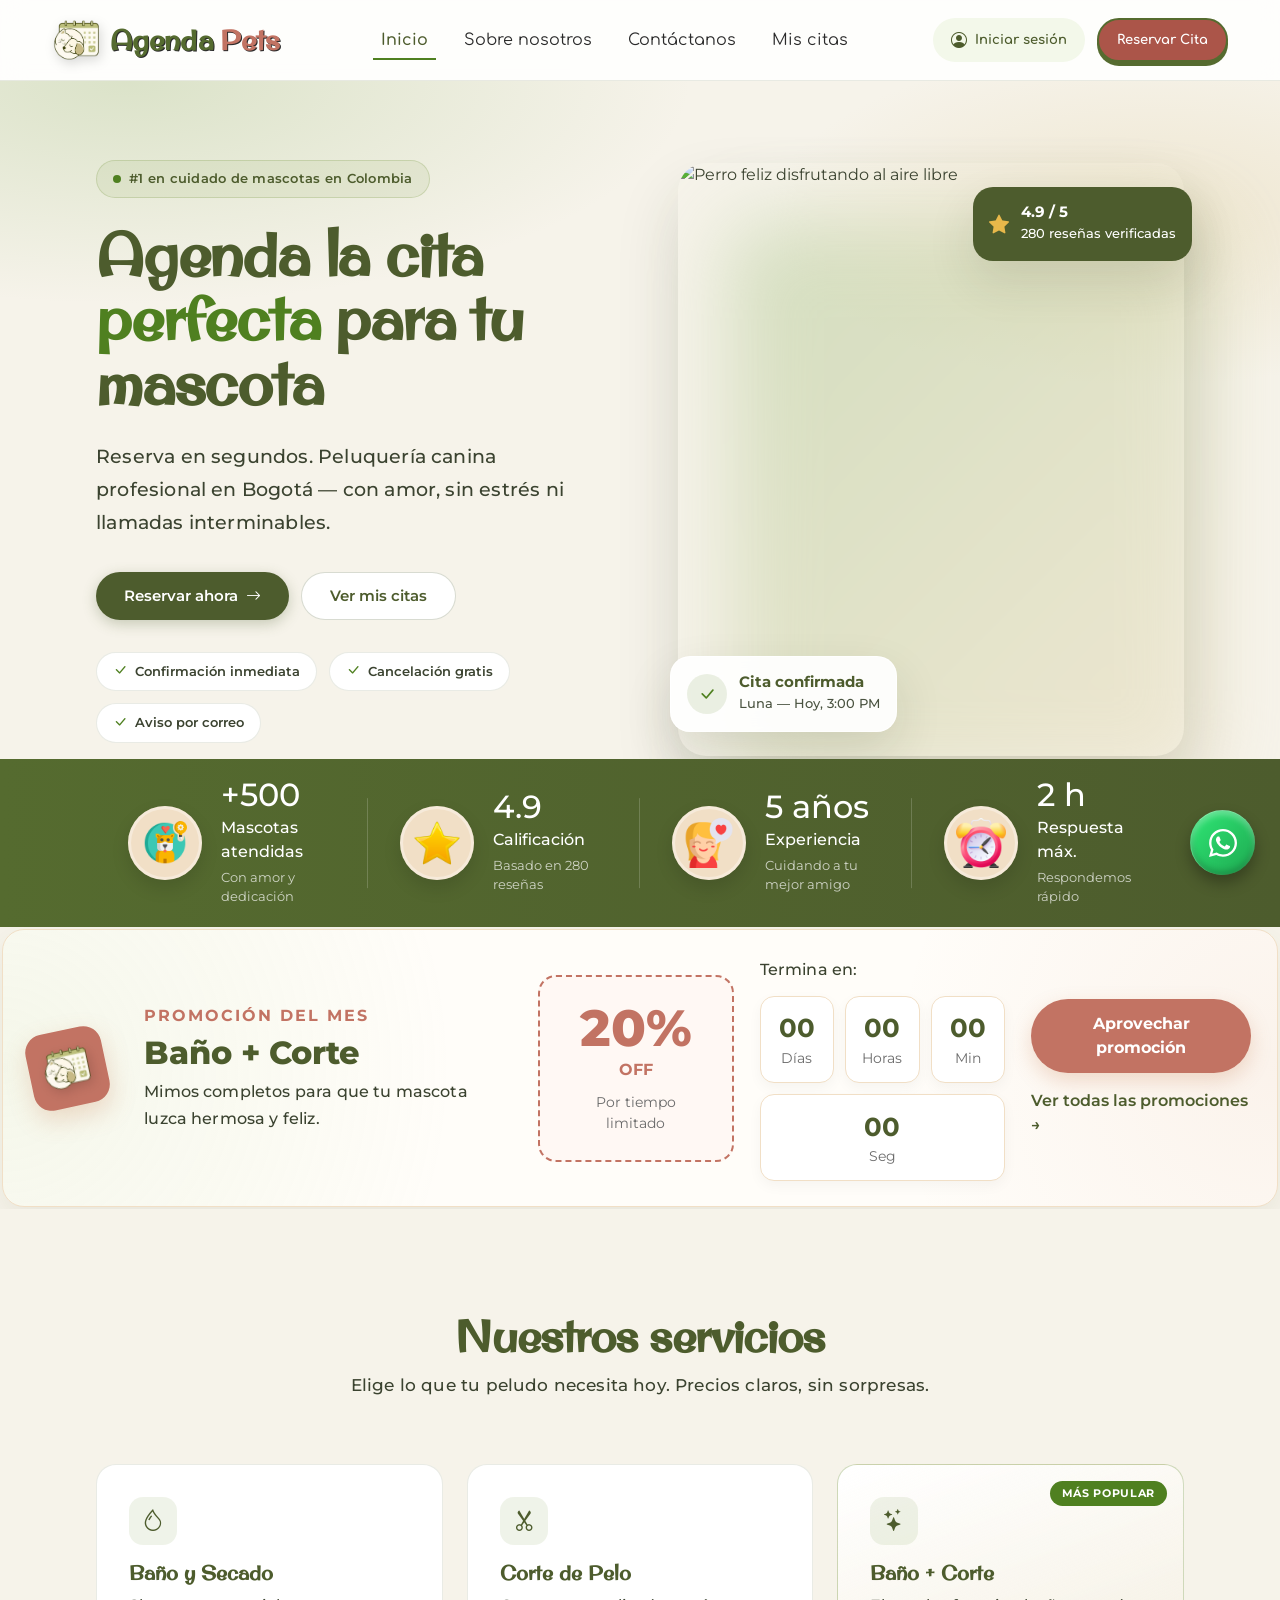
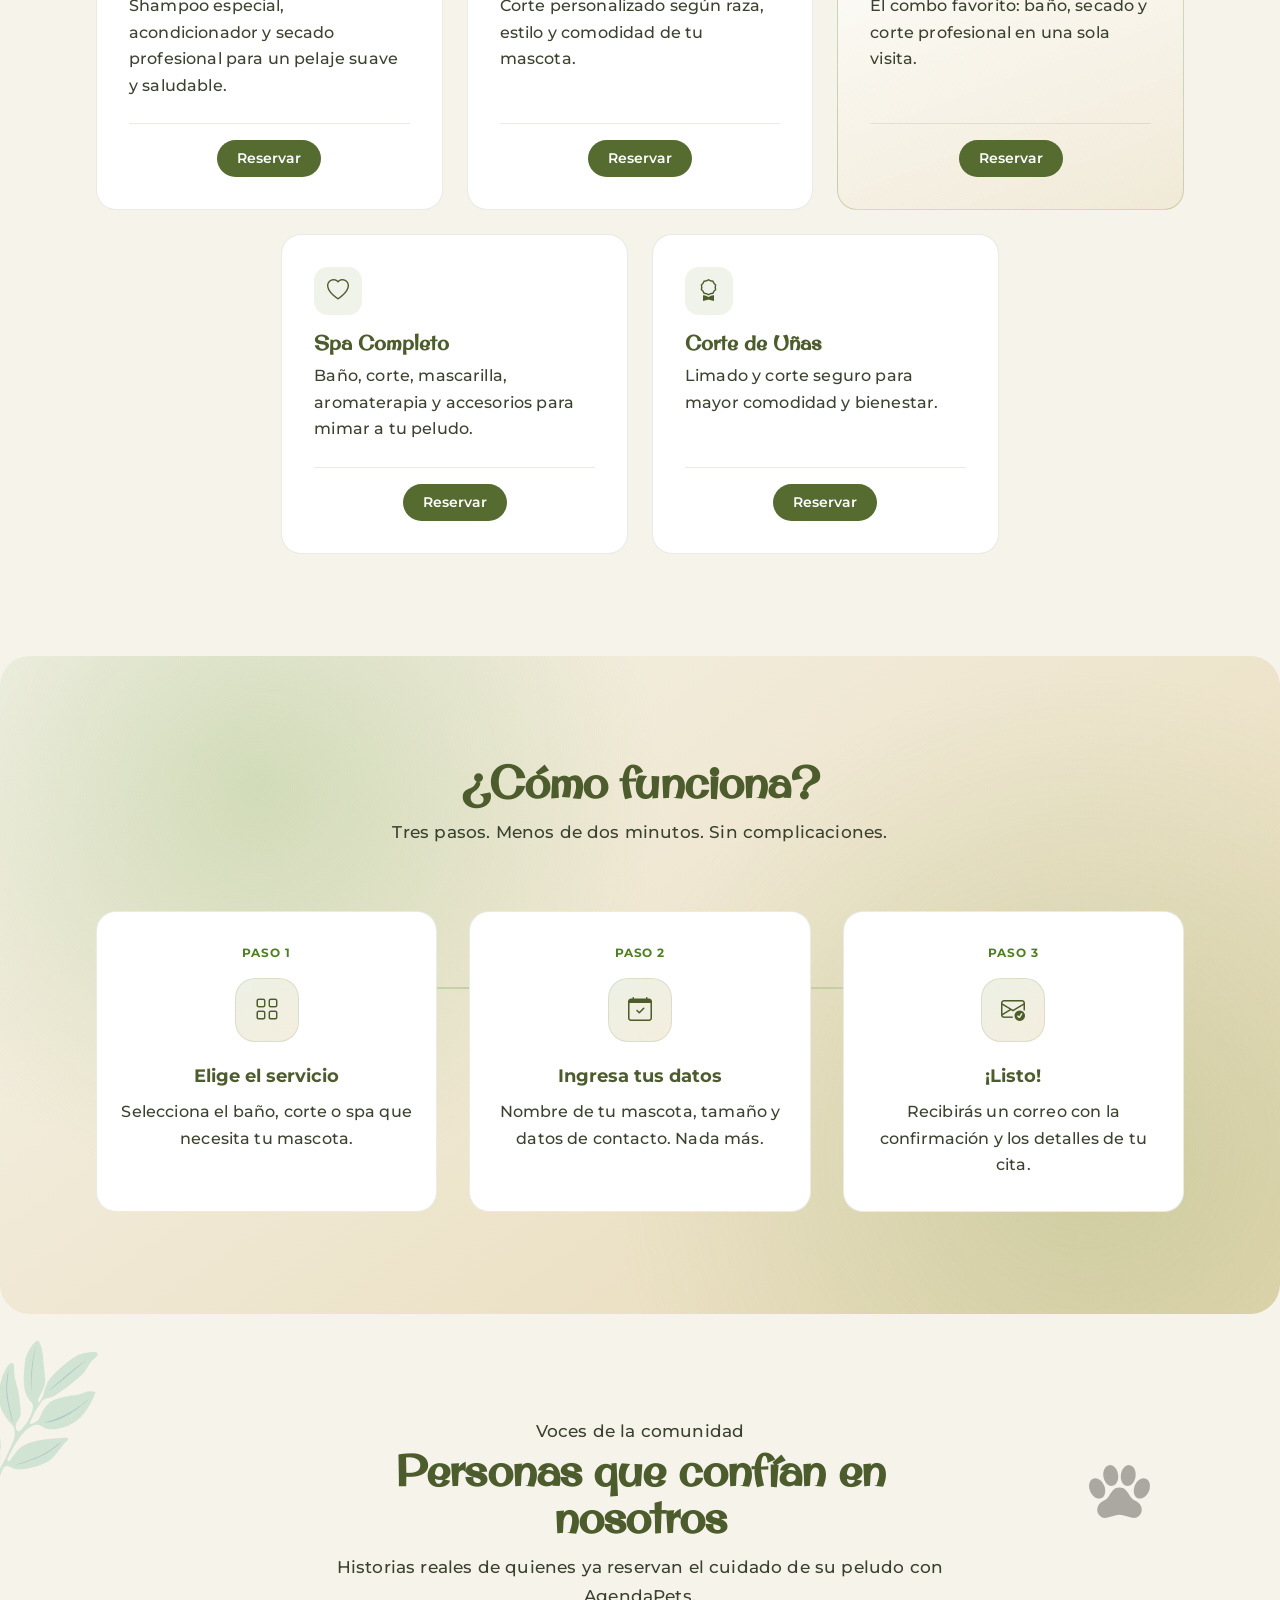
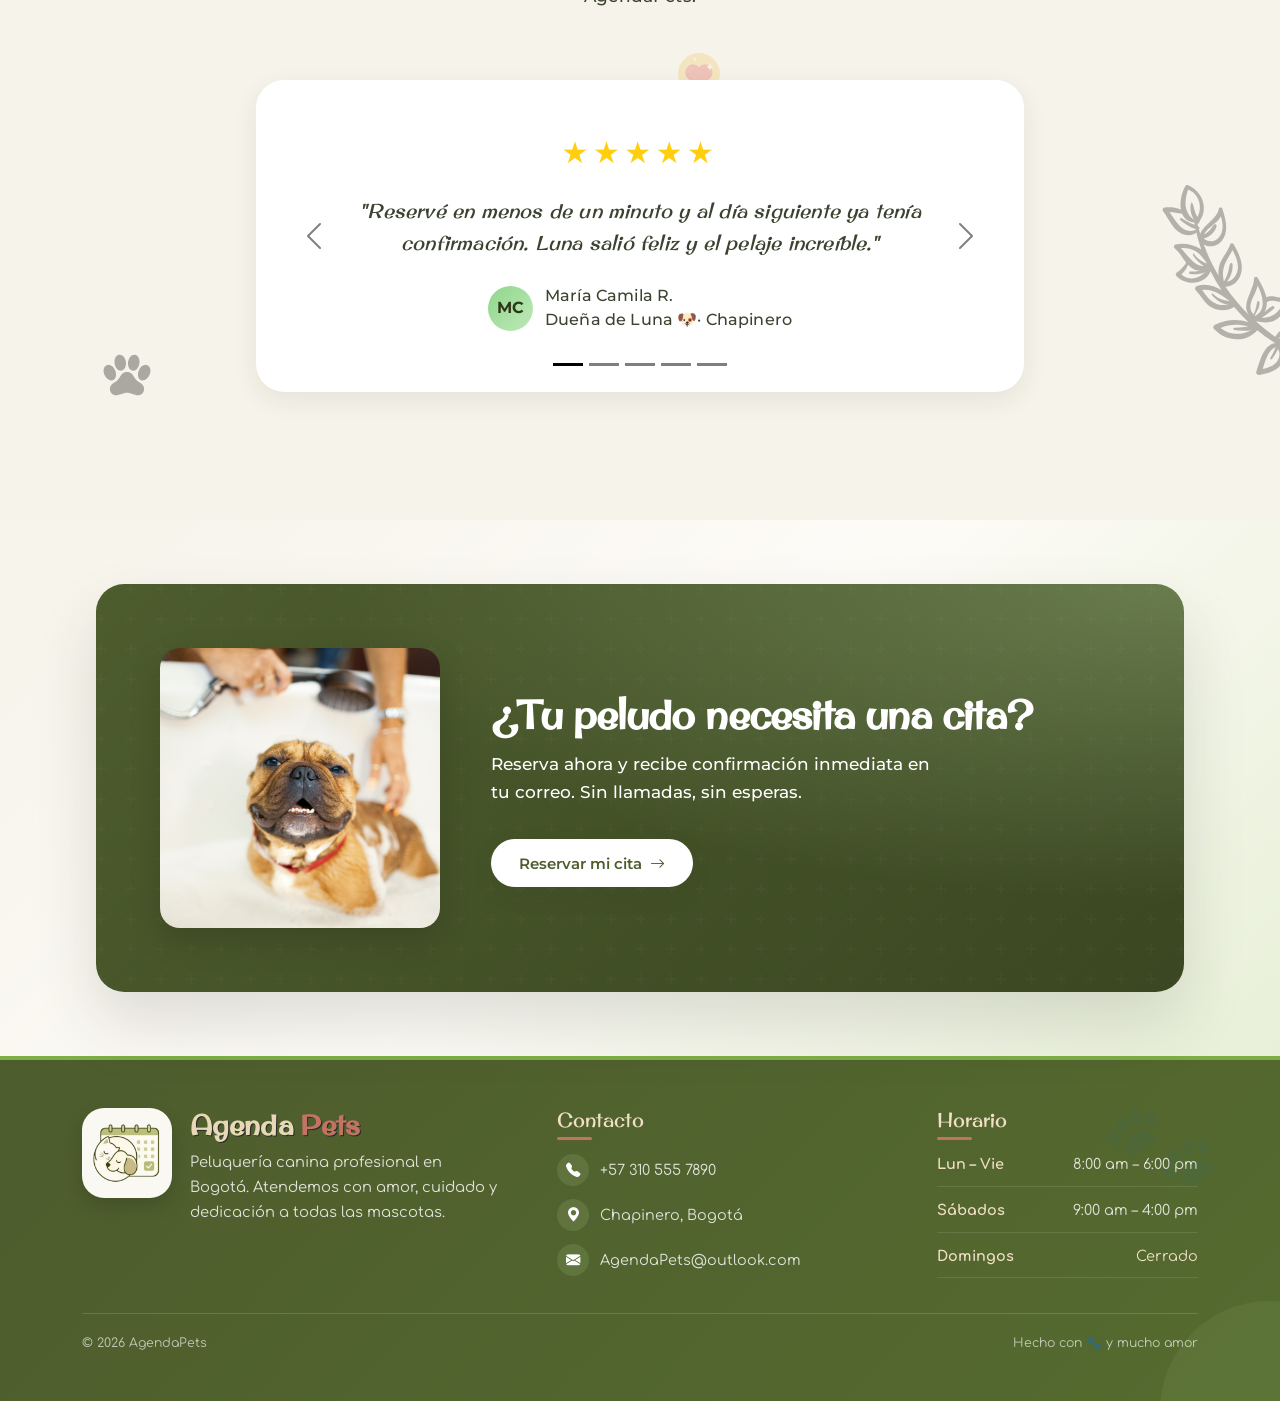
==== commit 1099d0ab: "arreglo tarjetas servicios boton reservar, ajustes version mobile home, ajuste franja verde banner" ====
--- a/apps/client/index.html
+++ b/apps/client/index.html
@@ -165,10 +165,7 @@
                         <p class="home-service__text">Shampoo especial, acondicionador y secado profesional para un
                             pelaje suave y saludable.</p>
                         <div class="home-service__footer">
-                            <div>
-                                <span class="home-service__price-label">Desde</span>
-                                <p class="home-service__price">$ 45.000</p>
-                            </div>
+                            <a href="reservar.html" class="home-service__btn">Reservar</a>
                         </div>
                     </article>
                     <article class="home-service home-reveal">
@@ -177,10 +174,7 @@
                         <p class="home-service__text">Corte personalizado según raza, estilo y comodidad de tu mascota.
                         </p>
                         <div class="home-service__footer">
-                            <div>
-                                <span class="home-service__price-label">Desde</span>
-                                <p class="home-service__price">$ 60.000</p>
-                            </div>
+                            <a href="reservar.html" class="home-service__btn">Reservar</a>
                         </div>
                     </article>
                     <article class="home-service home-service--featured home-reveal">
@@ -190,10 +184,7 @@
                         <p class="home-service__text">El combo favorito: baño, secado y corte profesional en una sola
                             visita.</p>
                         <div class="home-service__footer">
-                            <div>
-                                <span class="home-service__price-label">Desde</span>
-                                <p class="home-service__price">$ 95.000</p>
-                            </div>
+                            <a href="reservar.html" class="home-service__btn">Reservar</a>
                         </div>
                     </article>
                     <article class="home-service home-reveal">
@@ -202,10 +193,7 @@
                         <p class="home-service__text">Baño, corte, mascarilla, aromaterapia y accesorios para mimar a tu
                             peludo.</p>
                         <div class="home-service__footer">
-                            <div>
-                                <span class="home-service__price-label">Desde</span>
-                                <p class="home-service__price">$ 130.000</p>
-                            </div>
+                            <a href="reservar.html" class="home-service__btn">Reservar</a>
                         </div>
                     </article>
                     <article class="home-service home-reveal">
@@ -213,10 +201,7 @@
                         <h3 class="home-service__title">Corte de Uñas</h3>
                         <p class="home-service__text">Limado y corte seguro para mayor comodidad y bienestar.</p>
                         <div class="home-service__footer">
-                            <div>
-                                <span class="home-service__price-label">Desde</span>
-                                <p class="home-service__price">$ 25.000</p>
-                            </div>
+                            <a href="reservar.html" class="home-service__btn">Reservar</a>
                         </div>
                     </article>
                 </div>
--- a/apps/client/css/base.css
+++ b/apps/client/css/base.css
@@ -12,6 +12,12 @@
 
 @media (max-width: 767.98px) {
   body:has(.whatsapp-3d) {
-    padding-bottom: 76px;
+    padding-bottom: 0;
+  }
+
+  .whatsapp-3d {
+    position: fixed;
+    bottom: 20px;
+    right: 20px;
   }
 }
--- a/apps/client/css/pages/home.page.css
+++ b/apps/client/css/pages/home.page.css
@@ -216,7 +216,7 @@
   gap: var(--space-3);
   list-style: none;
   margin: 0;
-  margin-bottom: var(--space-6);
+  margin-bottom: var(--space-4);
   padding: 0;
 }
 
@@ -437,7 +437,7 @@
 
 .home-stats__grid{
 grid-template-columns:repeat(2,1fr);
-row-gap:2rem;
+row-gap:1.25rem;
 }
 
 .home-stats__item:nth-child(2)::after{
@@ -449,17 +449,18 @@
 @media(max-width:640px){
 
 .home-stats{
-padding:2.5rem 0;
+padding:1.5rem 0;
 }
 
 .home-stats__grid{
-grid-template-columns:1fr;
-gap:2rem;
+grid-template-columns:1fr 1fr;
+gap:1rem;
 }
 
 .home-stats__item{
 justify-content:center;
-text-align:left;
+text-align:center;
+padding:0.5rem 0;
 }
 
 .home-stats__item::after{
@@ -467,12 +468,25 @@
 }
 
 .home-stats__icon{
-width:68px;
-height:68px;
+width:44px;
+height:44px;
+}
+
+.home-stats__icon img{
+width:28px;
+height:28px;
 }
 
 .home-stats__value{
-font-size:1.8rem;
+font-size:1.1rem;
+}
+
+.home-stats__label{
+font-size:0.65rem;
+}
+
+.home-stats__item span{
+font-size:0.6rem;
 }
 
 }
@@ -587,27 +601,32 @@
 }
 
 .home-service__footer {
-  align-items: flex-end;
   border-top: 1px solid var(--color-border);
   display: flex;
-  justify-content: space-between;
+  justify-content: center;
   padding-top: var(--space-4);
 }
 
-.home-service__price-label {
-  color: var(--color-text-secondary);
+.home-service__btn {
+  background: var( --ap-verdeOscuroNuevo);
+  color: #fff;
+  border: none;
+  border-radius: 999px;
+  padding: 0.5rem 1.25rem;
+  font-family: var(--font-body);
+  font-size: 0.875rem;
+  font-weight: 600;
+  cursor: pointer;
+  text-decoration: none;
+  transition: background 0.2s, transform 0.2s;
   display: block;
-  font-size: 0.75rem;
-  font-weight: 600;
-  margin-bottom: 0.125rem;
-}
-
-.home-service__price {
-  color: var(--color-text);
-  font-family: var(--font-display);
-  font-size: 1.375rem;
-  font-weight: 600;
-  margin: 0;
+  width: fit-content;
+  margin: 0 auto;
+}
+
+.home-service__btn:hover {
+  background: var(--color-primary);
+  transform: translateY(-1px);
 }
 
 
@@ -777,7 +796,7 @@
 /* ── CTA Section ── */
 .home-cta {
   background: linear-gradient(135deg, #f6f3ea 0%, #fdfbf7 50%, #e8f0d8 100%);
-  padding: clamp(var(--space-10), 8vw, var(--space-16)) 0;
+  padding: clamp(var(--space-8), 6vw, var(--space-10)) 0;
 }
 
 .home-cta__panel {
@@ -873,8 +892,15 @@
     text-align: center;
   }
 
+  .home-cta__photo {
+    order: -1;
+  }
+
   .home-cta__info {
     text-align: center;
+    display: flex;
+    flex-direction: column;
+    align-items: center;
   }
 
   .home-cta__img {
@@ -965,6 +991,11 @@
   }
 }
 
+/* ── Testimonios: reducir espacio inferior ── */
+.home-testimonials {
+  padding-bottom: clamp(var(--space-6), 4vw, var(--space-8));
+}
+
 /* ── Mobile refinements testimonios ── */
 @media (max-width: 768px) {
 
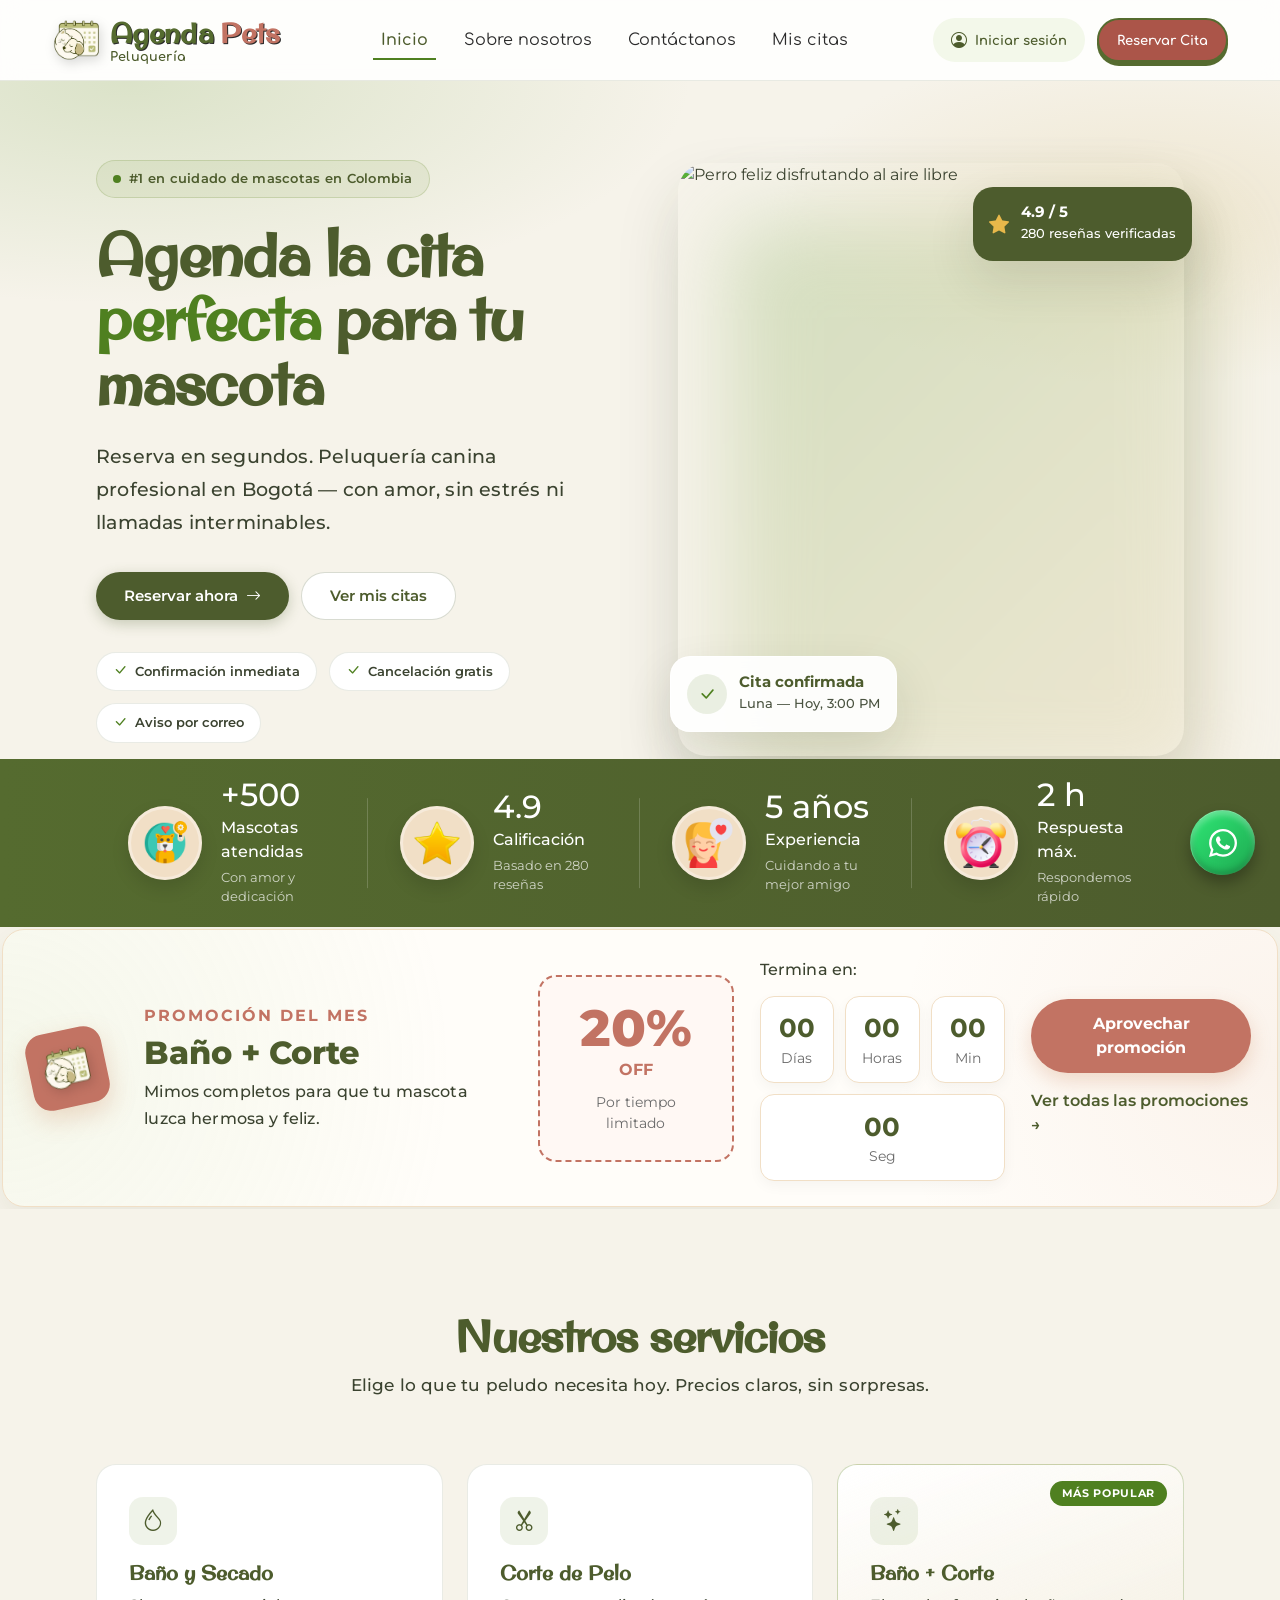
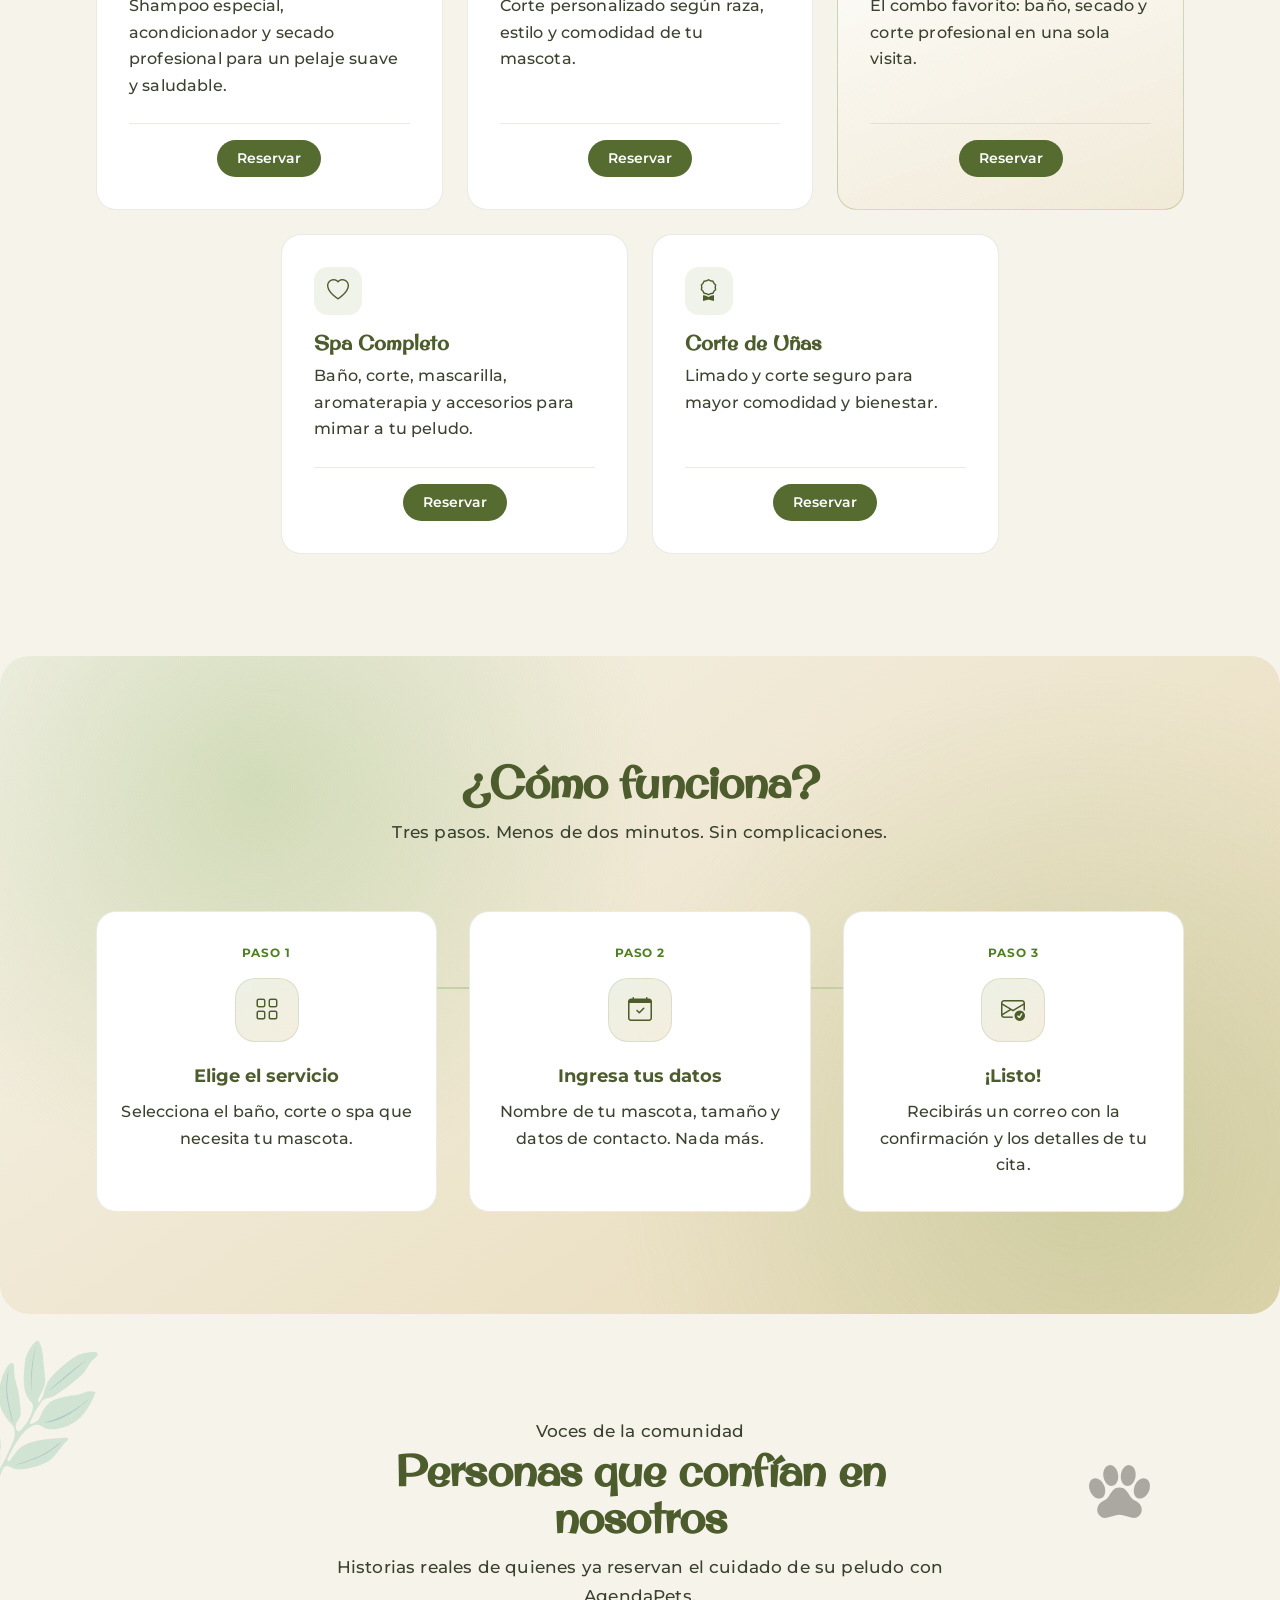
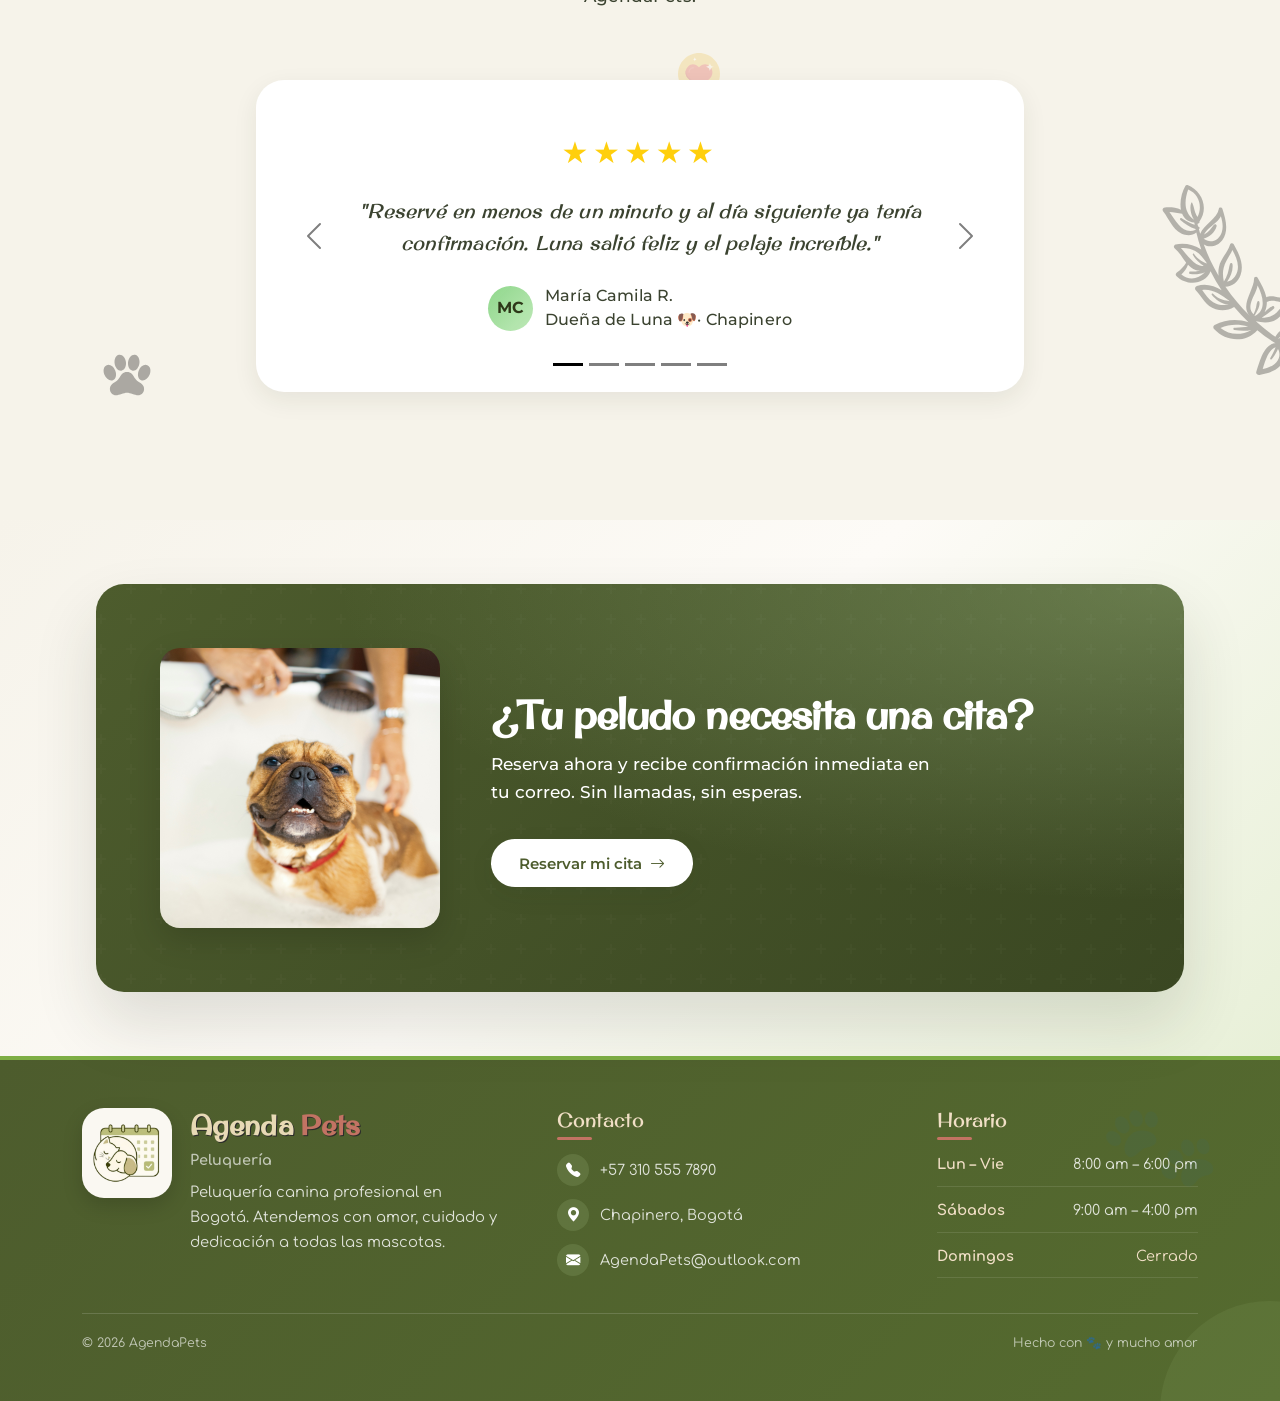
==== commit 3a103f0c: "Agregando funcionalidad de cambio de nombre" ====
--- a/apps/client/index.html
+++ b/apps/client/index.html
@@ -20,7 +20,7 @@
     <link rel="stylesheet" href="css/components/promo.css">
     <link rel="stylesheet" href="css/components/auth.css">
     <link rel="stylesheet" href="css/components/footer.css">
-     <link rel="stylesheet" href="css/pages/citas.page.css">
+    <link rel="stylesheet" href="css/pages/citas.page.css">
 
 
 </head>
@@ -401,6 +401,8 @@
     <script src="https://cdn.jsdelivr.net/npm/bootstrap@5.3.8/dist/js/bootstrap.bundle.min.js"  integrity="sha384-FKyoEForCGlyvwx9Hj09JcYn3nv7wiPVlz7YYwJrWVcXK/BmnVDxM+D2scQbITxI"  crossorigin="anonymous"></script>
     <script src="https://cdn.jsdelivr.net/npm/sweetalert2@11"></script>
     <script src="js/home.js"></script>
+    <script src="./js/config.js"></script>
+    <script src="./js/api.js"></script>
     <script src="./js/auth.js"></script>
     <script src="./js/promo.js" defer></script>
     <script src="./js/nav-footer.js" defer></script>
--- a/apps/client/css/components/navbar.css
+++ b/apps/client/css/components/navbar.css
@@ -33,7 +33,14 @@
      transition: transform 0.3s ease;
  }
 
-
+ .brand-subtitulo {
+    font-size: 0.8rem;
+    font-family: 'Comfortaa', sans-serif;
+    font-weight: 700;
+    color: #4D5C2D !important;
+    display: block;
+    line-height: 1.2;
+}
 
  /* =========================
    CONTENEDOR DEL MENÚ
--- a/apps/client/css/components/footer.css
+++ b/apps/client/css/components/footer.css
@@ -81,6 +81,12 @@
     font-family: "Original Surfer", cursive;
     font-size: 1.8rem;
     letter-spacing: 0.5px;
+}
+
+.footer-subtitulo {
+    font-size: 0.9rem;
+    font-weight: 700;
+    color: rgba(255, 255, 255, 0.65) !important;
 }
 
 .footer-heading {
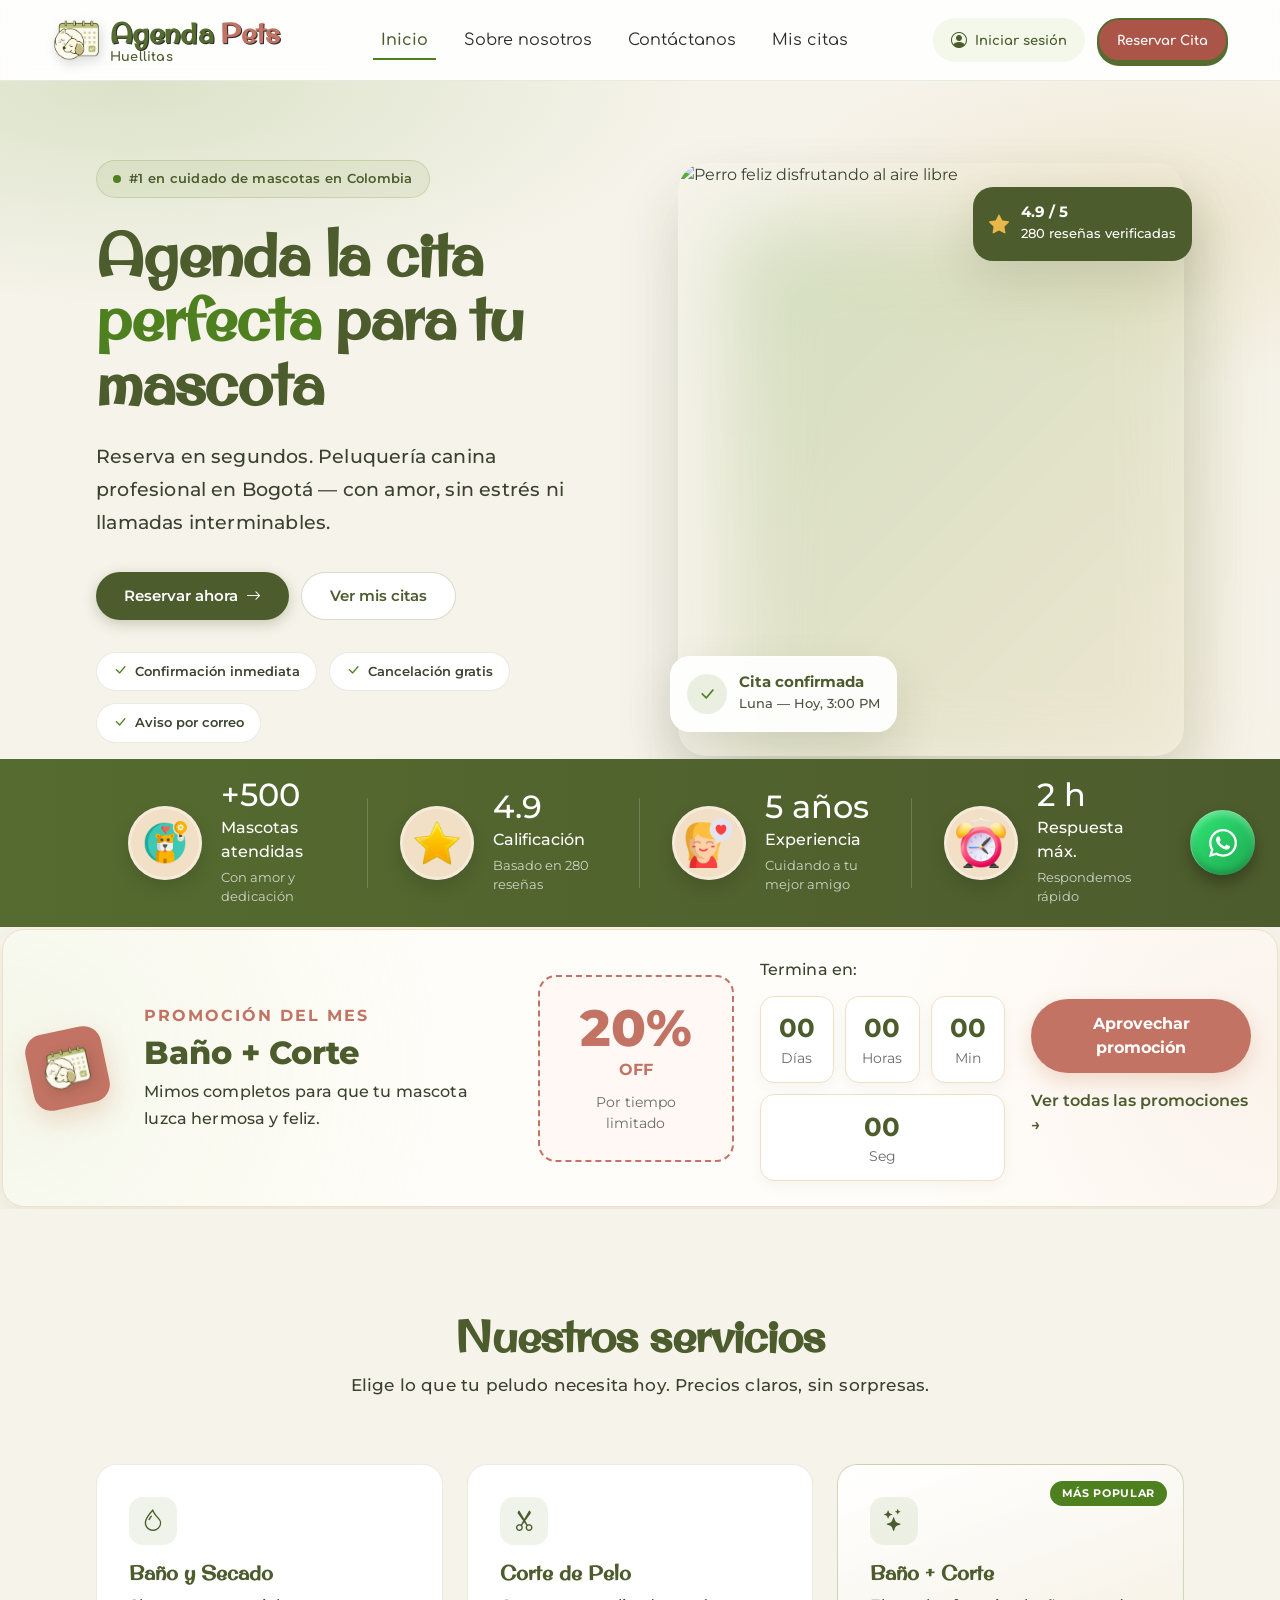
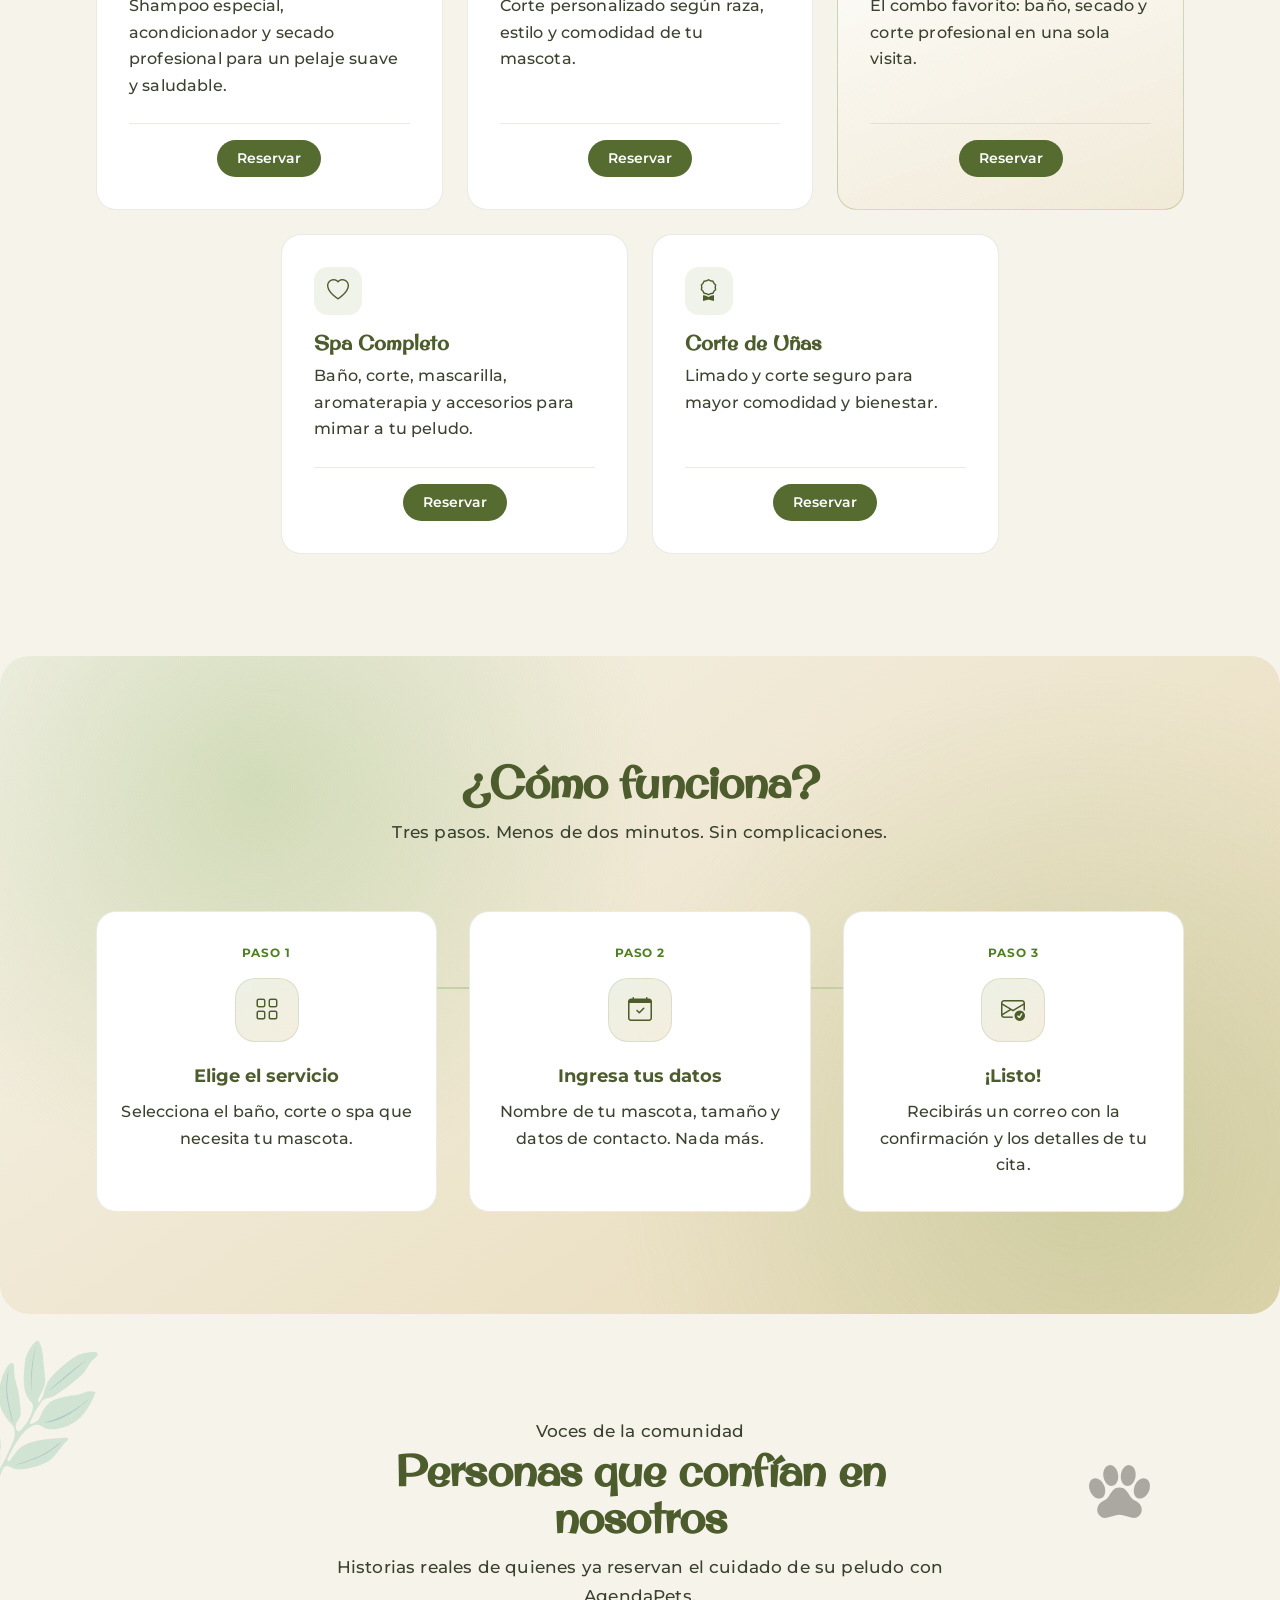
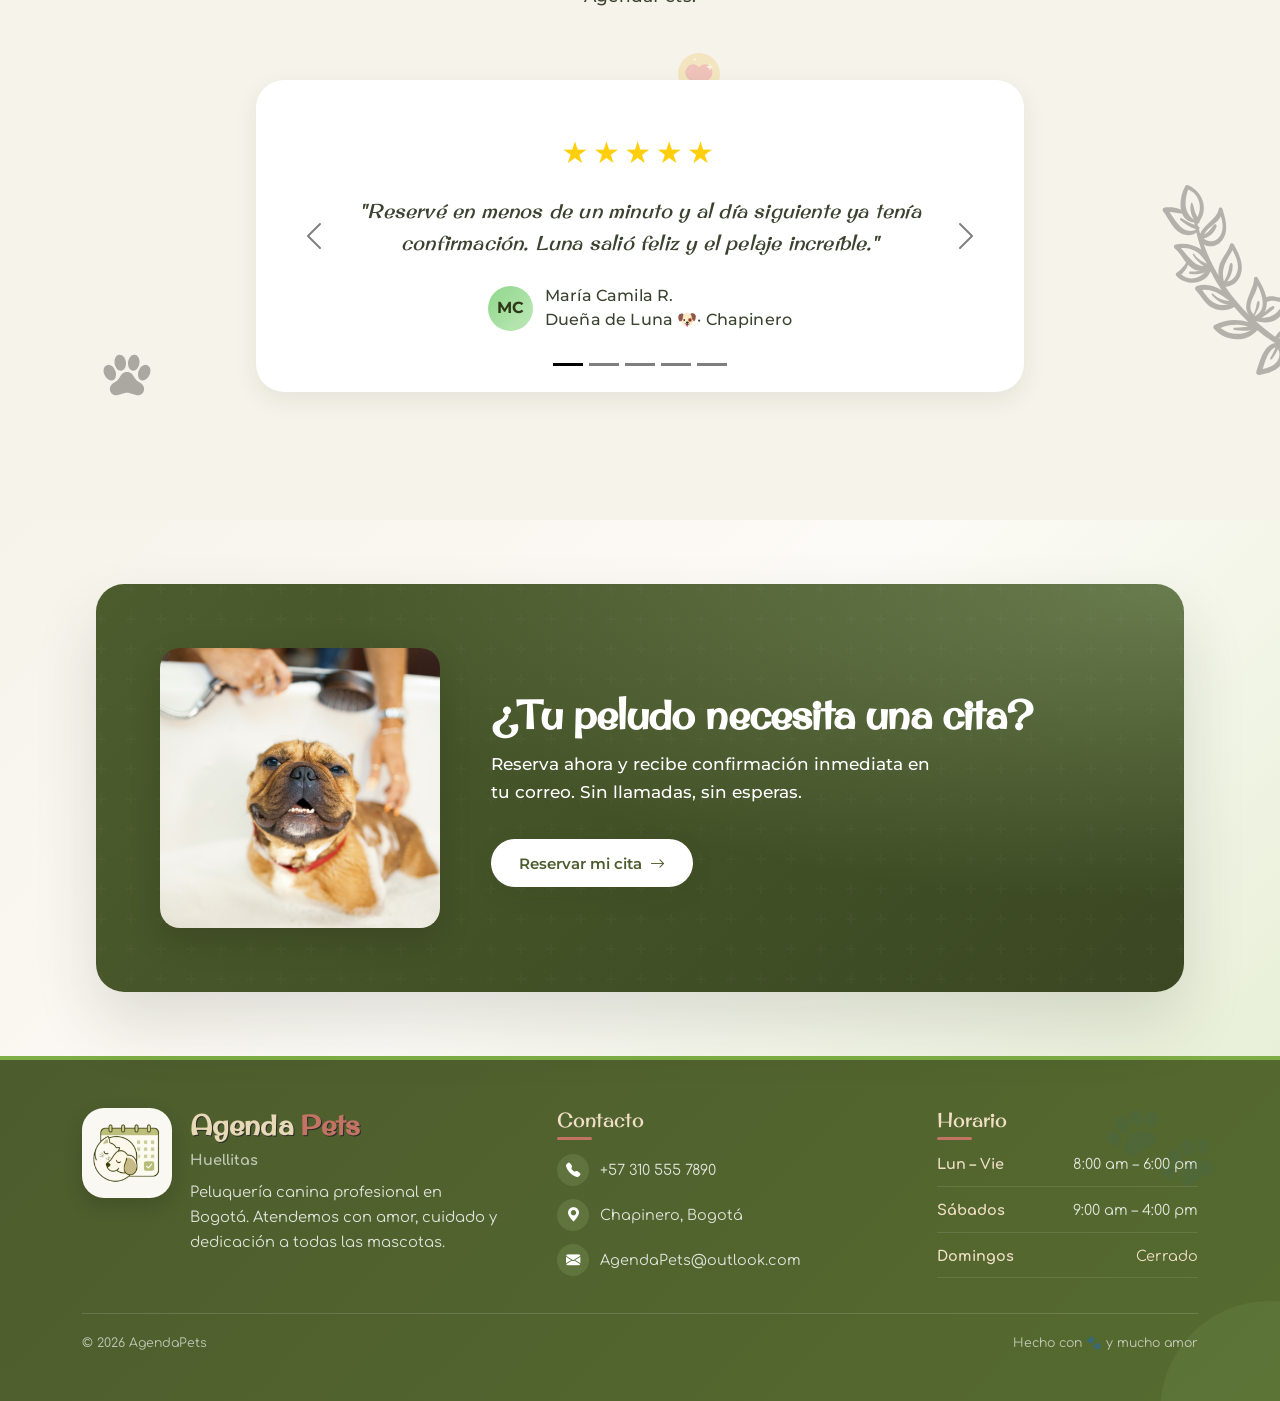
==== commit 09a27478: "Arreglando funcionalidad nombre" ====
--- a/apps/client/index.html
+++ b/apps/client/index.html
@@ -405,6 +405,7 @@
     <script src="./js/api.js"></script>
     <script src="./js/auth.js"></script>
     <script src="./js/promo.js" defer></script>
+    <script src="./js/mi-info.js"></script>
     <script src="./js/nav-footer.js" defer></script>
 </body>
 
